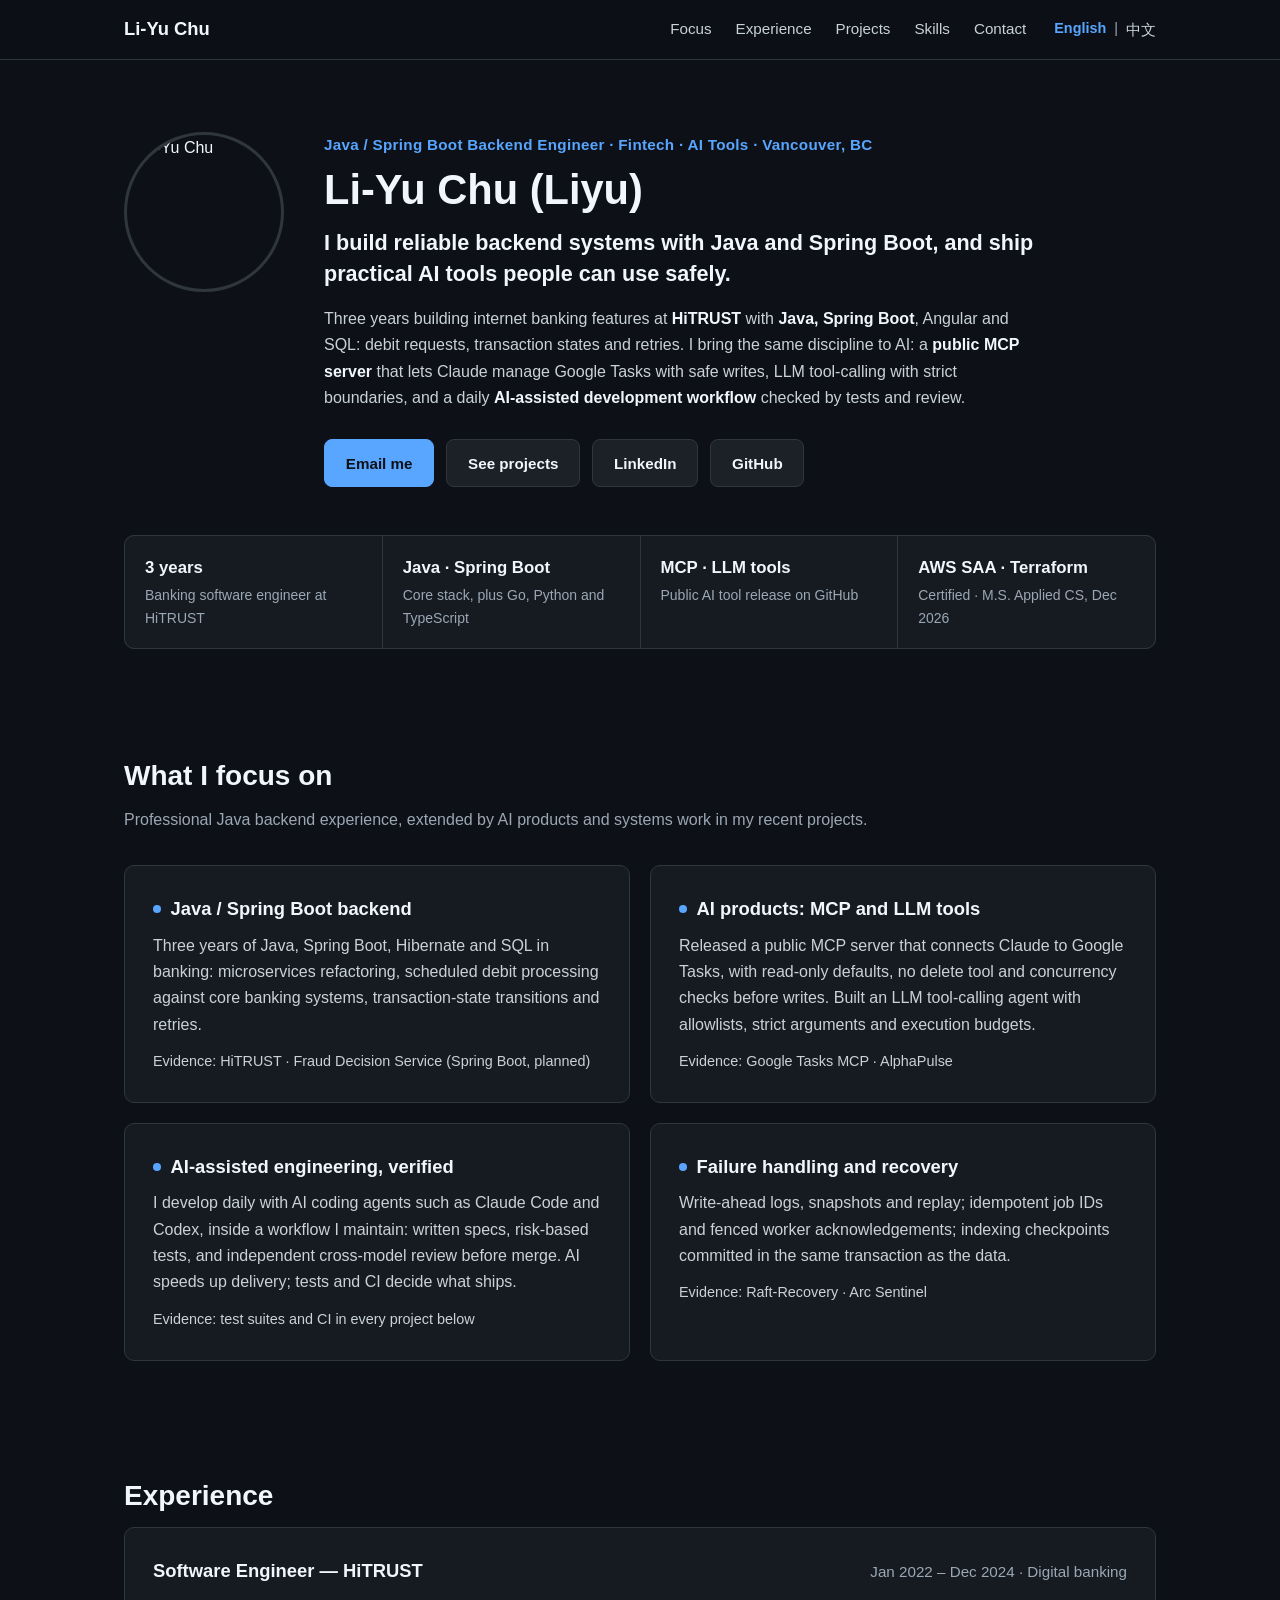
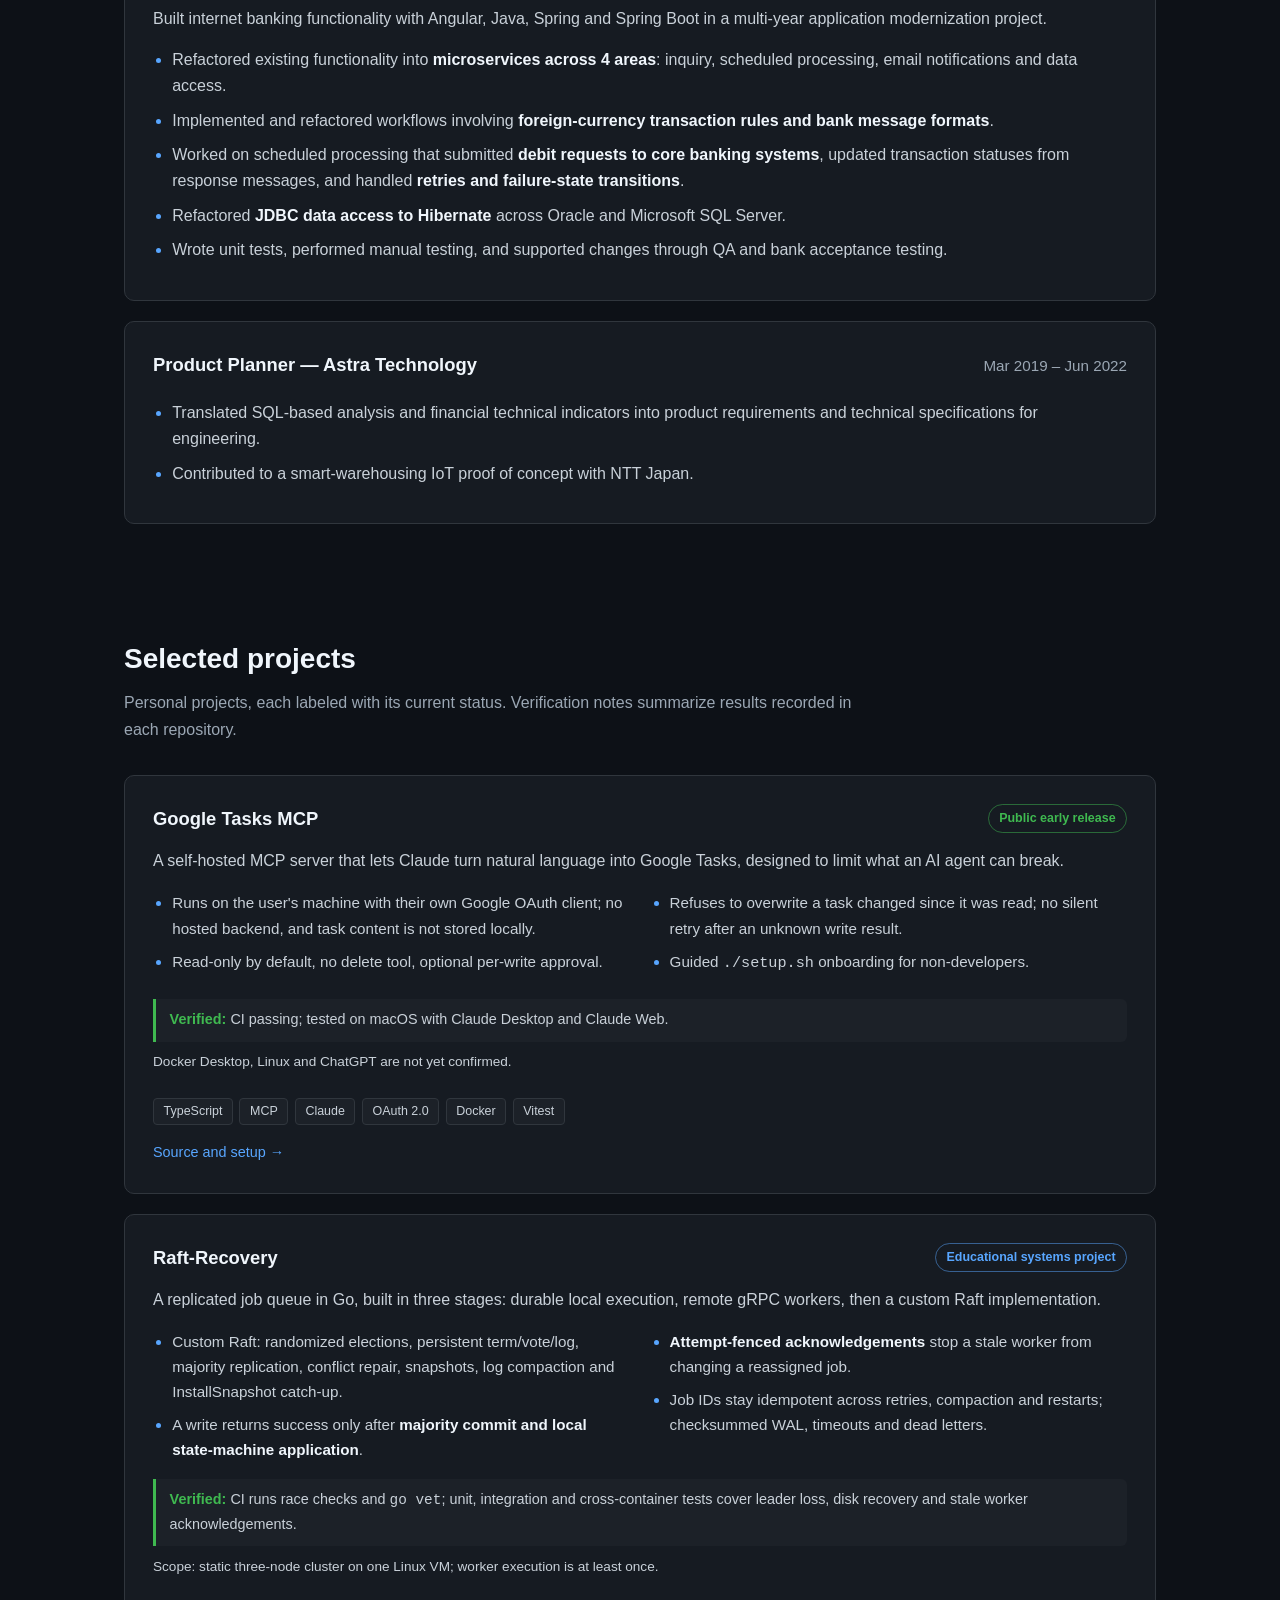
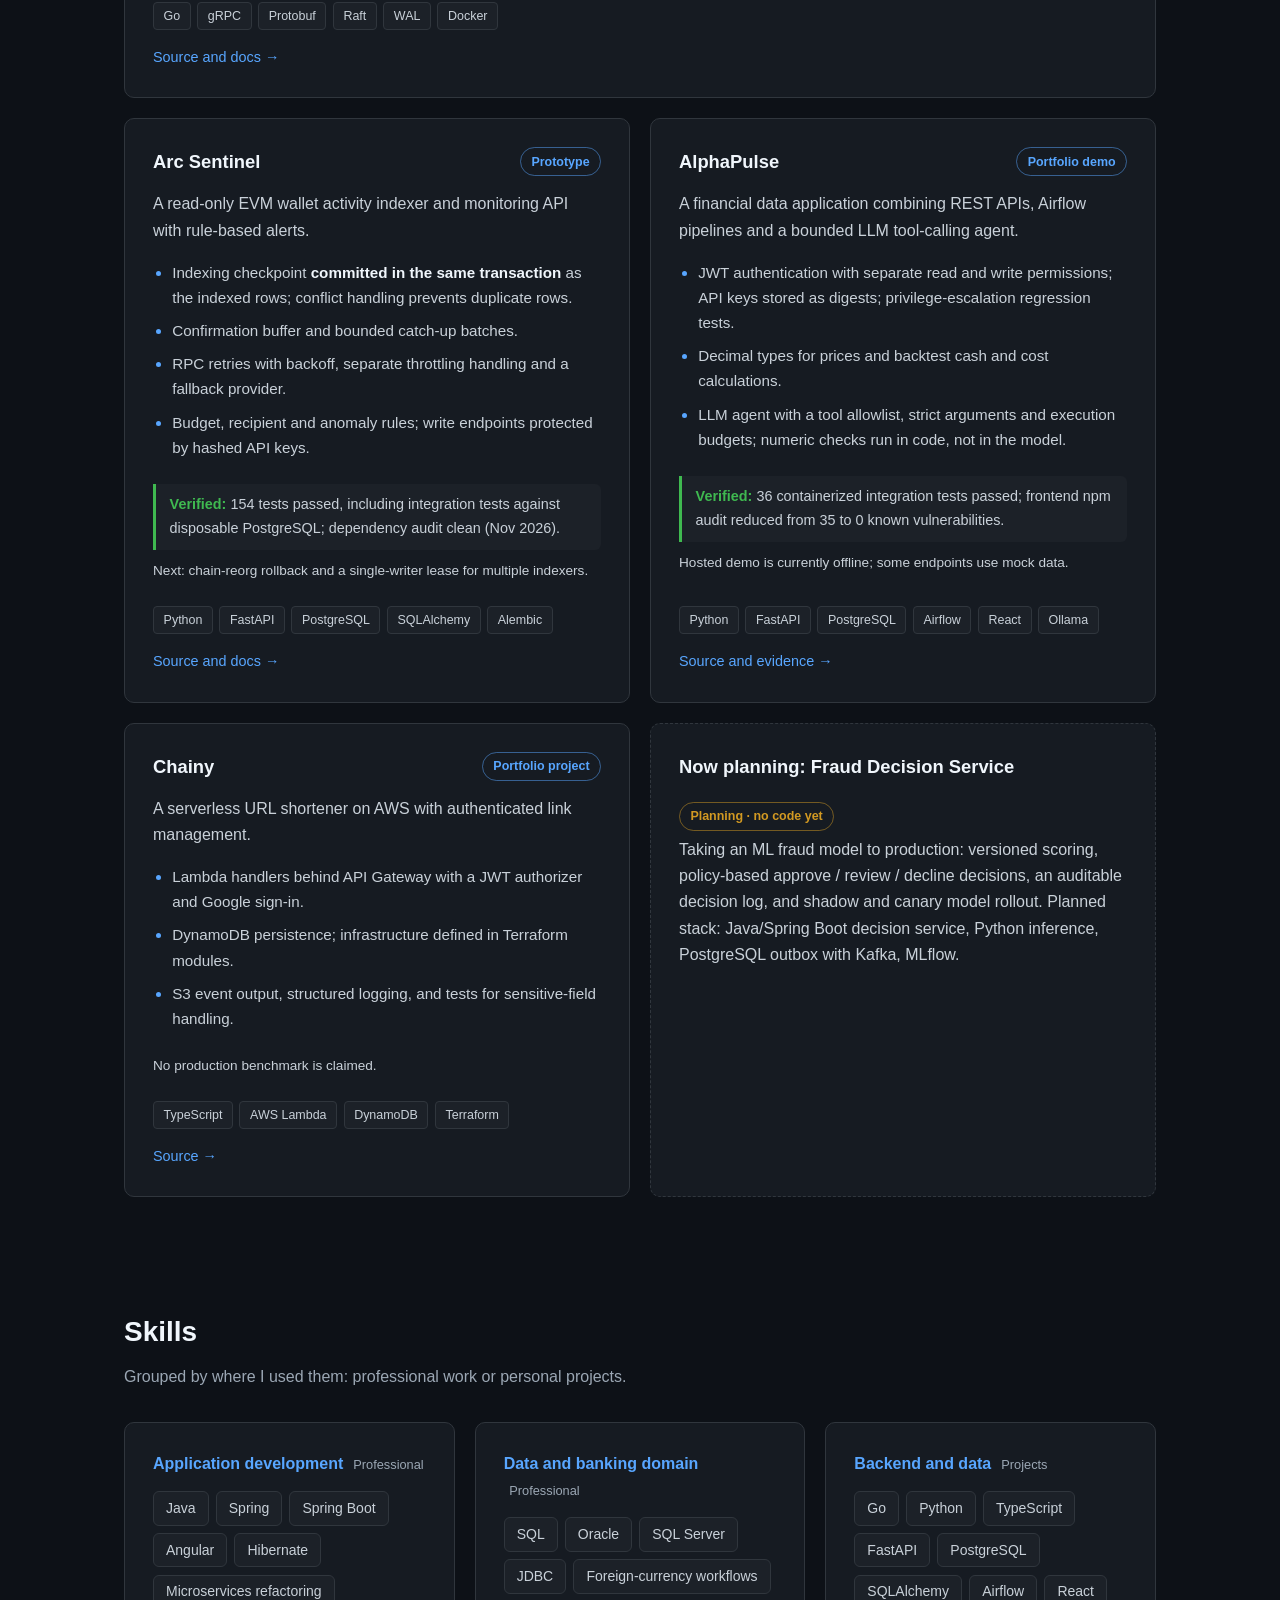
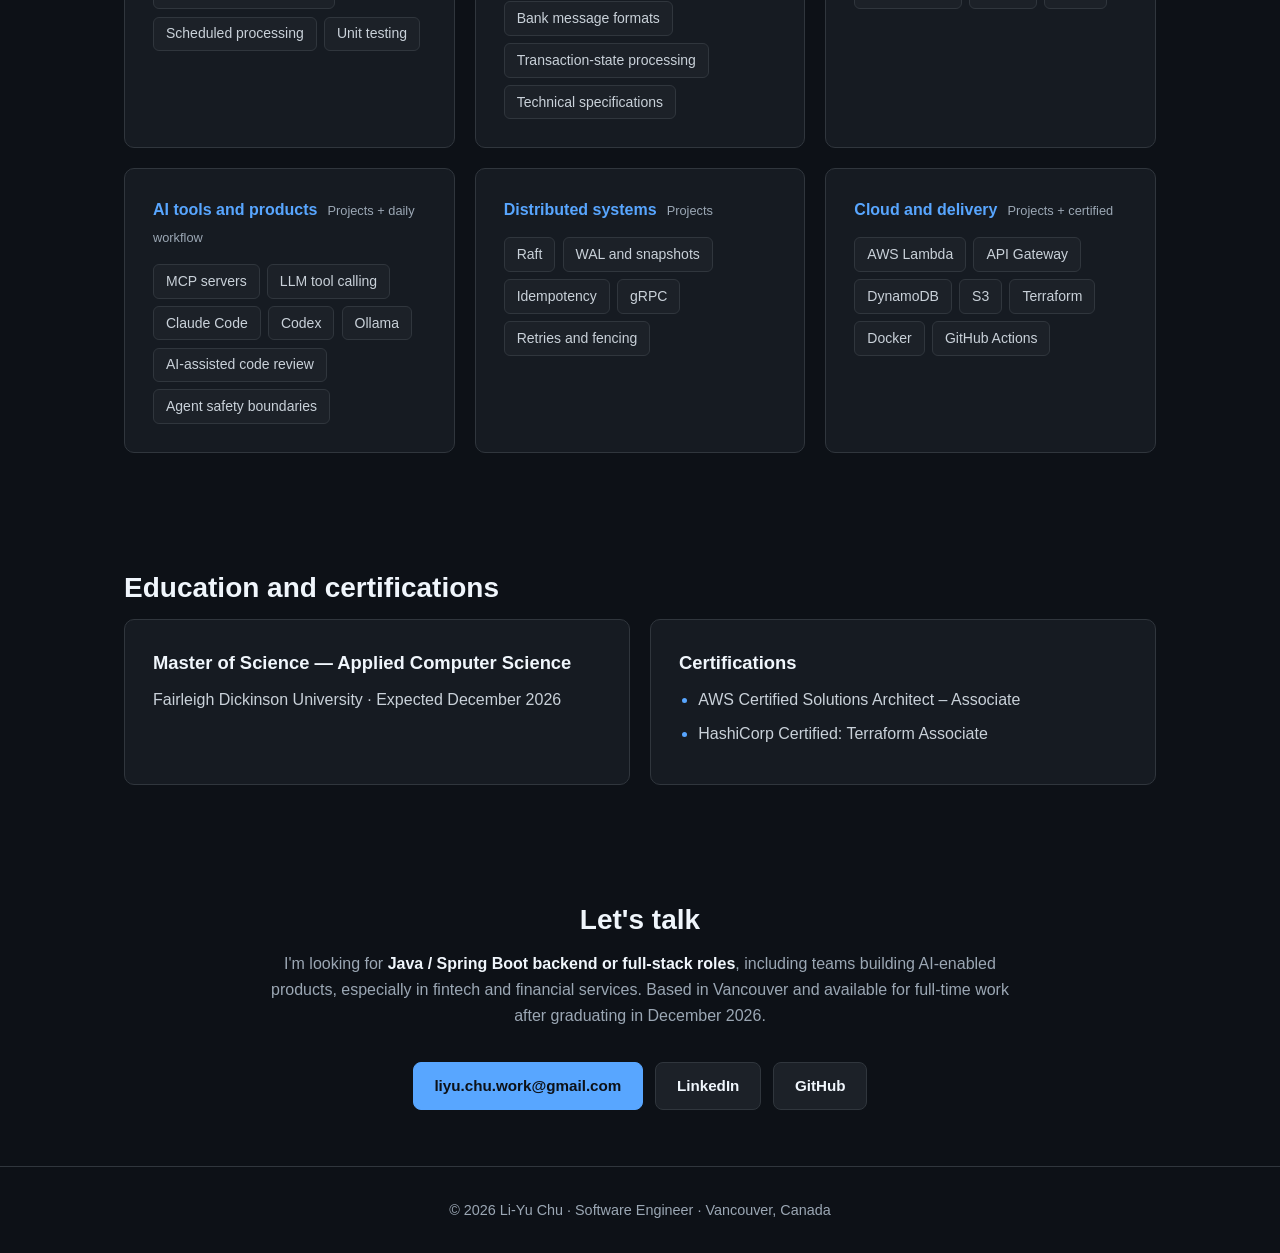
==== website/index.html @ 4b6592e5 "Lead with Java/Spring Boot and AI tooling; correct HiTRUST tenure - HiTRUST tenure is Jan 2022 - Dec" ====
<!doctype html>
<html lang="en">
<head>
  <meta charset="utf-8" />
  <meta name="viewport" content="width=device-width,initial-scale=1" />
  <title>Li-Yu Chu | Java / Spring Boot Backend Engineer — Banking, Reliable Systems &amp; AI Tools</title>
  <meta name="description" content="Vancouver-based backend engineer with three years building internet banking software in Java and Spring Boot. Ships practical AI tools, including a public MCP server for Claude, and reliable systems in Go, Python and TypeScript." />
  <meta name="keywords" content="Li-Yu Chu, Liyu, Software Engineer, Backend Engineer, Java Developer, Fintech, Java, Spring Boot, AI tools, LLM, Claude, Go, Python, TypeScript, PostgreSQL, Raft, MCP, AWS, Terraform" />
  <meta name="author" content="Li-Yu Chu" />
  <link rel="canonical" href="https://luichu.dev/" />
  <link rel="alternate" hreflang="en" href="https://luichu.dev/" />
  <link rel="alternate" hreflang="zh-TW" href="https://luichu.dev/index-zh.html" />
  <link rel="alternate" hreflang="x-default" href="https://luichu.dev/" />
  <meta property="og:type" content="profile" />
  <meta property="og:url" content="https://luichu.dev/" />
  <meta property="og:title" content="Li-Yu Chu | Java / Spring Boot Backend Engineer — Banking, Reliable Systems &amp; AI Tools" />
  <meta property="og:description" content="Three years building internet banking software in Java and Spring Boot. Ships practical AI tools such as a public MCP server for Claude, plus reliable systems in Go, Python and TypeScript." />
  <meta property="og:locale" content="en_CA" />
  <meta property="og:image" content="https://luichu.dev/assets/images/profile/avatar.jpg" />
  <link rel="stylesheet" href="assets/css/site.css" />
  <script type="application/ld+json">
{
  "@context": "https://schema.org",
  "@type": "Person",
  "name": "Li-Yu Chu",
  "alternateName": "Liyu",
  "jobTitle": "Software Engineer",
  "url": "https://luichu.dev/",
  "address": { "@type": "PostalAddress", "addressLocality": "Vancouver", "addressRegion": "BC", "addressCountry": "CA" },
  "sameAs": [
    "https://github.com/ChuLiYu",
    "https://linkedin.com/in/chuliyu"
  ],
  "knowsAbout": ["Java", "Spring Boot", "Hibernate", "SQL", "Banking applications", "Large language model tools", "Claude", "Go", "Python", "TypeScript", "PostgreSQL", "Distributed systems", "Model Context Protocol", "AWS", "Terraform"]
}
  </script>
</head>
<body>
  <a class="skip-link" href="#main">Skip to content</a>
  <header class="header">
    <div class="container">
      <nav class="nav" aria-label="Main">
        <a href="#" class="logo">Li-Yu Chu</a>
        <div class="nav-menu">
          <ul class="nav-links">
            <li><a href="#focus">Focus</a></li>
            <li><a href="#experience">Experience</a></li>
            <li><a href="#projects">Projects</a></li>
            <li><a href="#skills">Skills</a></li>
            <li><a href="#contact">Contact</a></li>
          </ul>
          <div class="language-switcher">
            <span class="lang-current" lang="en">English</span>
            <span aria-hidden="true">|</span>
            <a href="index-zh.html" class="lang-link" lang="zh-TW" hreflang="zh-TW">中文</a>
          </div>
        </div>
      </nav>
    </div>
  </header>

  <main id="main">
    <section class="hero">
      <div class="container">
        <div class="hero-grid">
          <img src="assets/images/profile/avatar.jpg" alt="Li-Yu Chu" class="profile-image" width="160" height="160" fetchpriority="high">
          <div>
            <p class="eyebrow">Java / Spring Boot Backend Engineer · Fintech · AI Tools · Vancouver, BC</p>
            <h1>Li-Yu Chu (Liyu)</h1>
            <p class="headline">I build reliable backend systems with Java and Spring Boot, and ship practical AI tools people can use safely.</p>
            <p class="lead">Three years building internet banking features at <strong>HiTRUST</strong> with <strong>Java, Spring Boot</strong>, Angular and SQL: debit requests, transaction states and retries. I bring the same discipline to AI: a <strong>public MCP server</strong> that lets Claude manage Google Tasks with safe writes, LLM tool-calling with strict boundaries, and a daily <strong>AI-assisted development workflow</strong> checked by tests and review.</p>
            <div class="cta-buttons">
              <a href="mailto:liyu.chu.work@gmail.com" class="btn btn-primary">Email me</a>
              <a href="#projects" class="btn">See projects</a>
              <a href="https://linkedin.com/in/chuliyu" class="btn">LinkedIn</a>
              <a href="https://github.com/ChuLiYu" class="btn">GitHub</a>
            </div>
          </div>
        </div>
        <div class="facts">
          <div class="fact"><span class="fact-value">3 years</span><span class="fact-label">Banking software engineer at HiTRUST</span></div>
          <div class="fact"><span class="fact-value">Java · Spring Boot</span><span class="fact-label">Core stack, plus Go, Python and TypeScript</span></div>
          <div class="fact"><span class="fact-value">MCP · LLM tools</span><span class="fact-label">Public AI tool release on GitHub</span></div>
          <div class="fact"><span class="fact-value">AWS SAA · Terraform</span><span class="fact-label">Certified · M.S. Applied CS, Dec 2026</span></div>
        </div>
      </div>
    </section>

    <section id="focus" class="section">
      <div class="container">
        <h2 class="section-title">What I focus on</h2>
        <p class="section-intro">Professional Java backend experience, extended by AI products and systems work in my recent projects.</p>
        <div class="focus-grid">
          <article class="card focus-card">
            <h3>Java / Spring Boot backend</h3>
            <p>Three years of Java, Spring Boot, Hibernate and SQL in banking: microservices refactoring, scheduled debit processing against core banking systems, transaction-state transitions and retries.</p>
            <p class="focus-evidence">Evidence: <span>HiTRUST · Fraud Decision Service (Spring Boot, planned)</span></p>
          </article>
          <article class="card focus-card">
            <h3>AI products: MCP and LLM tools</h3>
            <p>Released a public MCP server that connects Claude to Google Tasks, with read-only defaults, no delete tool and concurrency checks before writes. Built an LLM tool-calling agent with allowlists, strict arguments and execution budgets.</p>
            <p class="focus-evidence">Evidence: <span>Google Tasks MCP · AlphaPulse</span></p>
          </article>
          <article class="card focus-card">
            <h3>AI-assisted engineering, verified</h3>
            <p>I develop daily with AI coding agents such as Claude Code and Codex, inside a workflow I maintain: written specs, risk-based tests, and independent cross-model review before merge. AI speeds up delivery; tests and CI decide what ships.</p>
            <p class="focus-evidence">Evidence: <span>test suites and CI in every project below</span></p>
          </article>
          <article class="card focus-card">
            <h3>Failure handling and recovery</h3>
            <p>Write-ahead logs, snapshots and replay; idempotent job IDs and fenced worker acknowledgements; indexing checkpoints committed in the same transaction as the data.</p>
            <p class="focus-evidence">Evidence: <span>Raft-Recovery · Arc Sentinel</span></p>
          </article>
        </div>
      </div>
    </section>

    <section id="experience" class="section">
      <div class="container">
        <h2 class="section-title">Experience</h2>
        <div class="timeline">
          <article class="card">
            <div class="role-head">
              <h3>Software Engineer — HiTRUST</h3>
              <span class="role-meta">Jan 2022 – Dec 2024 · Digital banking</span>
            </div>
            <p style="margin-bottom: .9rem;">Built internet banking functionality with Angular, Java, Spring and Spring Boot in a multi-year application modernization project.</p>
            <ul class="bullets">
              <li>Refactored existing functionality into <strong>microservices across 4 areas</strong>: inquiry, scheduled processing, email notifications and data access.</li>
              <li>Implemented and refactored workflows involving <strong>foreign-currency transaction rules and bank message formats</strong>.</li>
              <li>Worked on scheduled processing that submitted <strong>debit requests to core banking systems</strong>, updated transaction statuses from response messages, and handled <strong>retries and failure-state transitions</strong>.</li>
              <li>Refactored <strong>JDBC data access to Hibernate</strong> across Oracle and Microsoft SQL Server.</li>
              <li>Wrote unit tests, performed manual testing, and supported changes through QA and bank acceptance testing.</li>
            </ul>
          </article>
          <article class="card">
            <div class="role-head">
              <h3>Product Planner — Astra Technology</h3>
              <span class="role-meta">Mar 2019 – Jun 2022</span>
            </div>
            <ul class="bullets">
              <li>Translated SQL-based analysis and financial technical indicators into product requirements and technical specifications for engineering.</li>
              <li>Contributed to a smart-warehousing IoT proof of concept with NTT Japan.</li>
            </ul>
          </article>
        </div>
      </div>
    </section>

    <section id="projects" class="section">
      <div class="container">
        <h2 class="section-title">Selected projects</h2>
        <p class="section-intro">Personal projects, each labeled with its current status. Verification notes summarize results recorded in each repository.</p>
        <div class="projects-grid">


          <article class="card project-card wide">
            <div class="project-top">
              <h3 class="project-title"><a href="https://github.com/ChuLiYu/google-tasks-mcp">Google Tasks MCP</a></h3>
              <span class="status status-release">Public early release</span>
            </div>
            <p class="project-tagline">A self-hosted MCP server that lets Claude turn natural language into Google Tasks, designed to limit what an AI agent can break.</p>
            <ul class="bullets">
              <li>Runs on the user's machine with their own Google OAuth client; no hosted backend, and task content is not stored locally.</li>
              <li>Read-only by default, no delete tool, optional per-write approval.</li>
              <li>Refuses to overwrite a task changed since it was read; no silent retry after an unknown write result.</li>
              <li>Guided <code>./setup.sh</code> onboarding for non-developers.</li>
            </ul>
            <p class="evidence"><b>Verified:</b> CI passing; tested on macOS with Claude Desktop and Claude Web.</p>
            <p class="limits">Docker Desktop, Linux and ChatGPT are not yet confirmed.</p>
            <div class="tags"><span class="tag">TypeScript</span><span class="tag">MCP</span><span class="tag">Claude</span><span class="tag">OAuth 2.0</span><span class="tag">Docker</span><span class="tag">Vitest</span></div>
            <div class="project-links"><a href="https://github.com/ChuLiYu/google-tasks-mcp">Source and setup →</a></div>
          </article>

          <article class="card project-card wide">
            <div class="project-top">
              <h3 class="project-title"><a href="https://github.com/ChuLiYu/raft-recovery">Raft-Recovery</a></h3>
              <span class="status status-proto">Educational systems project</span>
            </div>
            <p class="project-tagline">A replicated job queue in Go, built in three stages: durable local execution, remote gRPC workers, then a custom Raft implementation.</p>
            <ul class="bullets">
              <li>Custom Raft: randomized elections, persistent term/vote/log, majority replication, conflict repair, snapshots, log compaction and InstallSnapshot catch-up.</li>
              <li>A write returns success only after <strong>majority commit and local state-machine application</strong>.</li>
              <li><strong>Attempt-fenced acknowledgements</strong> stop a stale worker from changing a reassigned job.</li>
              <li>Job IDs stay idempotent across retries, compaction and restarts; checksummed WAL, timeouts and dead letters.</li>
            </ul>
            <p class="evidence"><b>Verified:</b> CI runs race checks and <code>go vet</code>; unit, integration and cross-container tests cover leader loss, disk recovery and stale worker acknowledgements.</p>
            <p class="limits">Scope: static three-node cluster on one Linux VM; worker execution is at least once.</p>
            <div class="tags"><span class="tag">Go</span><span class="tag">gRPC</span><span class="tag">Protobuf</span><span class="tag">Raft</span><span class="tag">WAL</span><span class="tag">Docker</span></div>
            <div class="project-links"><a href="https://github.com/ChuLiYu/raft-recovery">Source and docs →</a></div>
          </article>

          <article class="card project-card">
            <div class="project-top">
              <h3 class="project-title"><a href="https://github.com/ChuLiYu/arc-sentinel">Arc Sentinel</a></h3>
              <span class="status status-proto">Prototype</span>
            </div>
            <p class="project-tagline">A read-only EVM wallet activity indexer and monitoring API with rule-based alerts.</p>
            <ul class="bullets">
              <li>Indexing checkpoint <strong>committed in the same transaction</strong> as the indexed rows; conflict handling prevents duplicate rows.</li>
              <li>Confirmation buffer and bounded catch-up batches.</li>
              <li>RPC retries with backoff, separate throttling handling and a fallback provider.</li>
              <li>Budget, recipient and anomaly rules; write endpoints protected by hashed API keys.</li>
            </ul>
            <p class="evidence"><b>Verified:</b> 154 tests passed, including integration tests against disposable PostgreSQL; dependency audit clean (Nov 2026).</p>
            <p class="limits">Next: chain-reorg rollback and a single-writer lease for multiple indexers.</p>
            <div class="tags"><span class="tag">Python</span><span class="tag">FastAPI</span><span class="tag">PostgreSQL</span><span class="tag">SQLAlchemy</span><span class="tag">Alembic</span></div>
            <div class="project-links"><a href="https://github.com/ChuLiYu/arc-sentinel">Source and docs →</a></div>
          </article>

          <article class="card project-card">
            <div class="project-top">
              <h3 class="project-title"><a href="https://github.com/ChuLiYu/alphapulse">AlphaPulse</a></h3>
              <span class="status status-proto">Portfolio demo</span>
            </div>
            <p class="project-tagline">A financial data application combining REST APIs, Airflow pipelines and a bounded LLM tool-calling agent.</p>
            <ul class="bullets">
              <li>JWT authentication with separate read and write permissions; API keys stored as digests; privilege-escalation regression tests.</li>
              <li>Decimal types for prices and backtest cash and cost calculations.</li>
              <li>LLM agent with a tool allowlist, strict arguments and execution budgets; numeric checks run in code, not in the model.</li>
            </ul>
            <p class="evidence"><b>Verified:</b> 36 containerized integration tests passed; frontend npm audit reduced from 35 to 0 known vulnerabilities.</p>
            <p class="limits">Hosted demo is currently offline; some endpoints use mock data.</p>
            <div class="tags"><span class="tag">Python</span><span class="tag">FastAPI</span><span class="tag">PostgreSQL</span><span class="tag">Airflow</span><span class="tag">React</span><span class="tag">Ollama</span></div>
            <div class="project-links"><a href="https://github.com/ChuLiYu/alphapulse">Source and evidence →</a></div>
          </article>

          <article class="card project-card">
            <div class="project-top">
              <h3 class="project-title"><a href="https://github.com/ChuLiYu/chainy-backend">Chainy</a></h3>
              <span class="status status-proto">Portfolio project</span>
            </div>
            <p class="project-tagline">A serverless URL shortener on AWS with authenticated link management.</p>
            <ul class="bullets">
              <li>Lambda handlers behind API Gateway with a JWT authorizer and Google sign-in.</li>
              <li>DynamoDB persistence; infrastructure defined in Terraform modules.</li>
              <li>S3 event output, structured logging, and tests for sensitive-field handling.</li>
            </ul>
            <p class="limits">No production benchmark is claimed.</p>
            <div class="tags"><span class="tag">TypeScript</span><span class="tag">AWS Lambda</span><span class="tag">DynamoDB</span><span class="tag">Terraform</span></div>
            <div class="project-links"><a href="https://github.com/ChuLiYu/chainy-backend">Source →</a></div>
          </article>

          <article class="card project-card building">
            <div class="project-top">
              <h3 class="project-title"><a href="https://github.com/ChuLiYu/fraud-decision-service">Now planning: Fraud Decision Service</a></h3>
              <span class="status status-plan">Planning · no code yet</span>
            </div>
            <p>Taking an ML fraud model to production: versioned scoring, policy-based approve / review / decline decisions, an auditable decision log, and shadow and canary model rollout. Planned stack: Java/Spring Boot decision service, Python inference, PostgreSQL outbox with Kafka, MLflow.</p>
          </article>
        </div>
      </div>
    </section>

    <section id="skills" class="section">
      <div class="container">
        <h2 class="section-title">Skills</h2>
        <p class="section-intro">Grouped by where I used them: professional work or personal projects.</p>
        <div class="skills-grid">
          <div class="card skill-group">
            <h3>Application development <span class="source">Professional</span></h3>
            <div class="chips"><span class="chip">Java</span><span class="chip">Spring</span><span class="chip">Spring Boot</span><span class="chip">Angular</span><span class="chip">Hibernate</span><span class="chip">Microservices refactoring</span><span class="chip">Scheduled processing</span><span class="chip">Unit testing</span></div>
          </div>
          <div class="card skill-group">
            <h3>Data and banking domain <span class="source">Professional</span></h3>
            <div class="chips"><span class="chip">SQL</span><span class="chip">Oracle</span><span class="chip">SQL Server</span><span class="chip">JDBC</span><span class="chip">Foreign-currency workflows</span><span class="chip">Bank message formats</span><span class="chip">Transaction-state processing</span><span class="chip">Technical specifications</span></div>
          </div>
          <div class="card skill-group">
            <h3>Backend and data <span class="source">Projects</span></h3>
            <div class="chips"><span class="chip">Go</span><span class="chip">Python</span><span class="chip">TypeScript</span><span class="chip">FastAPI</span><span class="chip">PostgreSQL</span><span class="chip">SQLAlchemy</span><span class="chip">Airflow</span><span class="chip">React</span></div>
          </div>
          <div class="card skill-group">
            <h3>AI tools and products <span class="source">Projects + daily workflow</span></h3>
            <div class="chips"><span class="chip">MCP servers</span><span class="chip">LLM tool calling</span><span class="chip">Claude Code</span><span class="chip">Codex</span><span class="chip">Ollama</span><span class="chip">AI-assisted code review</span><span class="chip">Agent safety boundaries</span></div>
          </div>
          <div class="card skill-group">
            <h3>Distributed systems <span class="source">Projects</span></h3>
            <div class="chips"><span class="chip">Raft</span><span class="chip">WAL and snapshots</span><span class="chip">Idempotency</span><span class="chip">gRPC</span><span class="chip">Retries and fencing</span></div>
          </div>
          <div class="card skill-group">
            <h3>Cloud and delivery <span class="source">Projects + certified</span></h3>
            <div class="chips"><span class="chip">AWS Lambda</span><span class="chip">API Gateway</span><span class="chip">DynamoDB</span><span class="chip">S3</span><span class="chip">Terraform</span><span class="chip">Docker</span><span class="chip">GitHub Actions</span></div>
          </div>
        </div>
      </div>
    </section>

    <section id="credentials" class="section">
      <div class="container">
        <h2 class="section-title">Education and certifications</h2>
        <div class="edu-grid">
          <div class="card">
            <h3>Master of Science — Applied Computer Science</h3>
            <p>Fairleigh Dickinson University · Expected December 2026</p>
          </div>
          <div class="card">
            <h3>Certifications</h3>
            <ul class="bullets">
              <li>AWS Certified Solutions Architect – Associate</li>
              <li>HashiCorp Certified: Terraform Associate</li>
            </ul>
          </div>
        </div>
      </div>
    </section>

    <section id="contact" class="section contact">
      <div class="container">
        <h2 class="section-title">Let's talk</h2>
        <p class="section-intro">I'm looking for <strong>Java / Spring Boot backend or full-stack roles</strong>, including teams building AI-enabled products, especially in fintech and financial services. Based in Vancouver and available for full-time work after graduating in December 2026.</p>
        <div class="cta-buttons">
          <a href="mailto:liyu.chu.work@gmail.com" class="btn btn-primary">liyu.chu.work@gmail.com</a>
          <a href="https://linkedin.com/in/chuliyu" class="btn">LinkedIn</a>
          <a href="https://github.com/ChuLiYu" class="btn">GitHub</a>
        </div>
      </div>
    </section>
  </main>

  <footer class="footer">
    <div class="container">
      <p>&copy; 2026 Li-Yu Chu · Software Engineer · Vancouver, Canada</p>
    </div>
  </footer>
</body>
</html>
---- website/assets/css/site.css ----
/* Shared styles for index.html and index-zh.html. */
*, *::before, *::after { margin: 0; padding: 0; box-sizing: border-box; }

:root {
  --bg: #0d1117;
  --bg-card: #161b22;
  --bg-raised: #1c2128;
  --text: #f0f6fc;
  --text-2: #c9d1d9;
  --text-3: #9ba7b4;
  --blue: #58a6ff;
  --green: #3fb950;
  --amber: #d29922;
  --purple: #bc8cff;
  --border: #30363d;
  --radius: 10px;
}

html { scroll-behavior: smooth; }
body {
  font-family: -apple-system, BlinkMacSystemFont, 'Segoe UI', Roboto, 'Noto Sans TC', 'PingFang TC', sans-serif;
  background: var(--bg);
  color: var(--text);
  line-height: 1.65;
  font-size: 16px;
}
a { color: var(--blue); }
a:focus-visible, .btn:focus-visible { outline: 2px solid var(--blue); outline-offset: 3px; }
strong { color: var(--text); font-weight: 600; }

.container { max-width: 1080px; margin: 0 auto; padding: 0 1.5rem; }
.skip-link { position: absolute; left: -999px; top: 0; background: var(--blue); color: var(--bg); padding: .5rem 1rem; z-index: 200; }
.skip-link:focus { left: 1rem; }

/* Header */
.header {
  position: sticky; top: 0; z-index: 100;
  background: rgba(13, 17, 23, .85);
  backdrop-filter: blur(8px);
  border-bottom: 1px solid var(--border);
}
.nav { display: flex; justify-content: space-between; align-items: center; gap: 1rem; padding: .9rem 0; flex-wrap: wrap; }
.logo { font-weight: 700; font-size: 1.15rem; color: var(--text); text-decoration: none; }
.nav-menu { display: flex; align-items: center; gap: 1.75rem; flex-wrap: wrap; }
.nav-links { display: flex; gap: 1.5rem; list-style: none; flex-wrap: wrap; }
.nav-links a, .lang-link { color: var(--text-2); text-decoration: none; font-weight: 500; font-size: .95rem; }
.nav-links a:hover, .lang-link:hover { color: var(--blue); }
.language-switcher { display: flex; gap: .5rem; font-size: .9rem; color: var(--text-3); }
.lang-current { color: var(--blue); font-weight: 600; }

/* Hero */
.hero { padding: 4.5rem 0 3rem; }
.hero-grid { display: grid; grid-template-columns: 160px 1fr; gap: 2.5rem; align-items: start; }
.profile-image { width: 160px; height: 160px; border-radius: 50%; object-fit: cover; border: 3px solid var(--border); }
.eyebrow { color: var(--blue); font-weight: 600; font-size: .95rem; letter-spacing: .02em; margin-bottom: .5rem; }
.hero h1 { font-size: 2.6rem; line-height: 1.2; margin-bottom: .75rem; }
.headline { font-size: 1.35rem; font-weight: 600; color: var(--text); line-height: 1.45; margin-bottom: 1rem; max-width: 720px; }
.lead { color: var(--text-2); max-width: 720px; margin-bottom: 1.75rem; }
.cta-buttons { display: flex; gap: .75rem; flex-wrap: wrap; }
.btn {
  display: inline-block; padding: .65rem 1.3rem; border-radius: 8px; text-decoration: none;
  font-weight: 600; font-size: .95rem; border: 1px solid var(--border); color: var(--text); background: var(--bg-raised);
  transition: border-color .15s, background .15s, color .15s;
}
.btn:hover { border-color: var(--blue); color: var(--blue); }
.btn-primary { background: var(--blue); border-color: var(--blue); color: var(--bg); }
.btn-primary:hover { background: transparent; color: var(--blue); }

.facts { display: grid; grid-template-columns: repeat(4, 1fr); gap: 1px; margin-top: 3rem; background: var(--border); border: 1px solid var(--border); border-radius: var(--radius); overflow: hidden; }
.fact { background: var(--bg-card); padding: 1.1rem 1.25rem; }
.fact-value { display: block; font-weight: 700; font-size: 1.05rem; color: var(--text); }
.fact-label { display: block; color: var(--text-3); font-size: .875rem; margin-top: .15rem; }

/* Sections */
.section { padding: 3.5rem 0; scroll-margin-top: 4.5rem; }
.section-title { font-size: 1.75rem; margin-bottom: .5rem; }
.section-intro { color: var(--text-3); max-width: 760px; margin-bottom: 2rem; }
.card { background: var(--bg-card); border: 1px solid var(--border); border-radius: var(--radius); padding: 1.75rem; }
.card p { color: var(--text-2); }
.card h3 { font-size: 1.15rem; margin-bottom: .5rem; }

/* Focus areas */
.focus-grid { display: grid; grid-template-columns: repeat(2, 1fr); gap: 1.25rem; }
.focus-card h3 { display: flex; align-items: center; gap: .6rem; }
.focus-card h3::before { content: ''; width: 8px; height: 8px; border-radius: 50%; background: var(--blue); flex: none; }
.focus-evidence { margin-top: .75rem; font-size: .9rem; color: var(--text-3); }
.focus-evidence span { color: var(--text-2); }

/* Experience */
.timeline { display: grid; gap: 1.25rem; }
.role-head { display: flex; justify-content: space-between; align-items: baseline; gap: 1rem; flex-wrap: wrap; margin-bottom: .75rem; }
.role-meta { color: var(--text-3); font-size: .95rem; }
.bullets { margin-left: 1.2rem; color: var(--text-2); }
.bullets li { margin-bottom: .5rem; }
.bullets li::marker { color: var(--blue); }

/* Projects */
.projects-grid { display: grid; grid-template-columns: repeat(2, 1fr); gap: 1.25rem; }
.project-card { display: flex; flex-direction: column; transition: border-color .15s; }
.project-card:hover { border-color: #3d6fa8; }
.project-card.wide { grid-column: 1 / -1; }
.project-top { display: flex; justify-content: space-between; align-items: flex-start; gap: .75rem; margin-bottom: .35rem; flex-wrap: wrap; }
.project-title { font-size: 1.2rem; }
.project-title a { color: var(--text); text-decoration: none; }
.project-title a:hover { color: var(--blue); }
.project-tagline { color: var(--text-2); margin-bottom: 1rem; }
.status { font-size: .78rem; font-weight: 600; padding: .2rem .65rem; border-radius: 999px; border: 1px solid; white-space: nowrap; }
.status-release { color: var(--green); border-color: rgba(63, 185, 80, .5); }
.status-proto { color: var(--blue); border-color: rgba(88, 166, 255, .5); }
.status-plan { color: var(--amber); border-color: rgba(210, 153, 34, .5); }
.project-card .bullets { margin-bottom: 1rem; font-size: .95rem; }
.wide .bullets { columns: 2; column-gap: 2.5rem; }
.wide .bullets li { break-inside: avoid; }
.evidence { font-size: .9rem; color: var(--text-2); background: var(--bg-raised); border-left: 3px solid var(--green); padding: .6rem .85rem; border-radius: 0 6px 6px 0; margin-bottom: .6rem; }
.evidence b { color: var(--green); font-weight: 600; }
.limits { font-size: .85rem; color: var(--text-3); margin-bottom: 1rem; }
.tags { display: flex; flex-wrap: wrap; gap: .4rem; margin-top: auto; padding-top: .5rem; }
.tag { font-size: .78rem; font-weight: 500; color: var(--text-2); background: var(--bg-raised); border: 1px solid var(--border); padding: .15rem .6rem; border-radius: 4px; }
.project-links { display: flex; gap: 1.25rem; margin-top: 1rem; font-size: .9rem; font-weight: 500; }
.project-links a { text-decoration: none; }
.project-links a:hover { text-decoration: underline; }
.building { border-style: dashed; }

/* Skills */
.skills-grid { display: grid; grid-template-columns: repeat(auto-fit, minmax(300px, 1fr)); gap: 1.25rem; }
.skill-group h3 { font-size: 1rem; color: var(--blue); margin-bottom: .85rem; }
.skill-group .source { font-size: .8rem; color: var(--text-3); font-weight: 500; margin-left: .35rem; }
.chips { display: flex; flex-wrap: wrap; gap: .45rem; }
.chip { font-size: .875rem; color: var(--text-2); background: var(--bg-raised); border: 1px solid var(--border); padding: .3rem .75rem; border-radius: 6px; }

/* Education */
.edu-grid { display: grid; grid-template-columns: repeat(2, 1fr); gap: 1.25rem; }

/* Contact */
.contact { text-align: center; }
.contact .section-intro { margin-left: auto; margin-right: auto; }
.contact .cta-buttons { justify-content: center; }
.contact .btn { overflow-wrap: anywhere; }

.footer { border-top: 1px solid var(--border); padding: 2rem 0; text-align: center; color: var(--text-3); font-size: .9rem; }

@media (max-width: 860px) {
  .facts { grid-template-columns: repeat(2, 1fr); }
  .projects-grid, .focus-grid, .edu-grid { grid-template-columns: 1fr; }
  .wide .bullets { columns: 1; }
}
@media (max-width: 640px) {
  .header { position: static; }
  .section { scroll-margin-top: 0; }
  .hero { padding-top: 2.5rem; }
  .hero-grid { grid-template-columns: 1fr; gap: 1.5rem; }
  .profile-image { width: 112px; height: 112px; }
  .hero h1 { font-size: 2rem; }
  .headline { font-size: 1.15rem; }
  .nav-links { gap: .9rem; }
}
@media (prefers-reduced-motion: reduce) { html { scroll-behavior: auto; } * { transition: none !important; } }
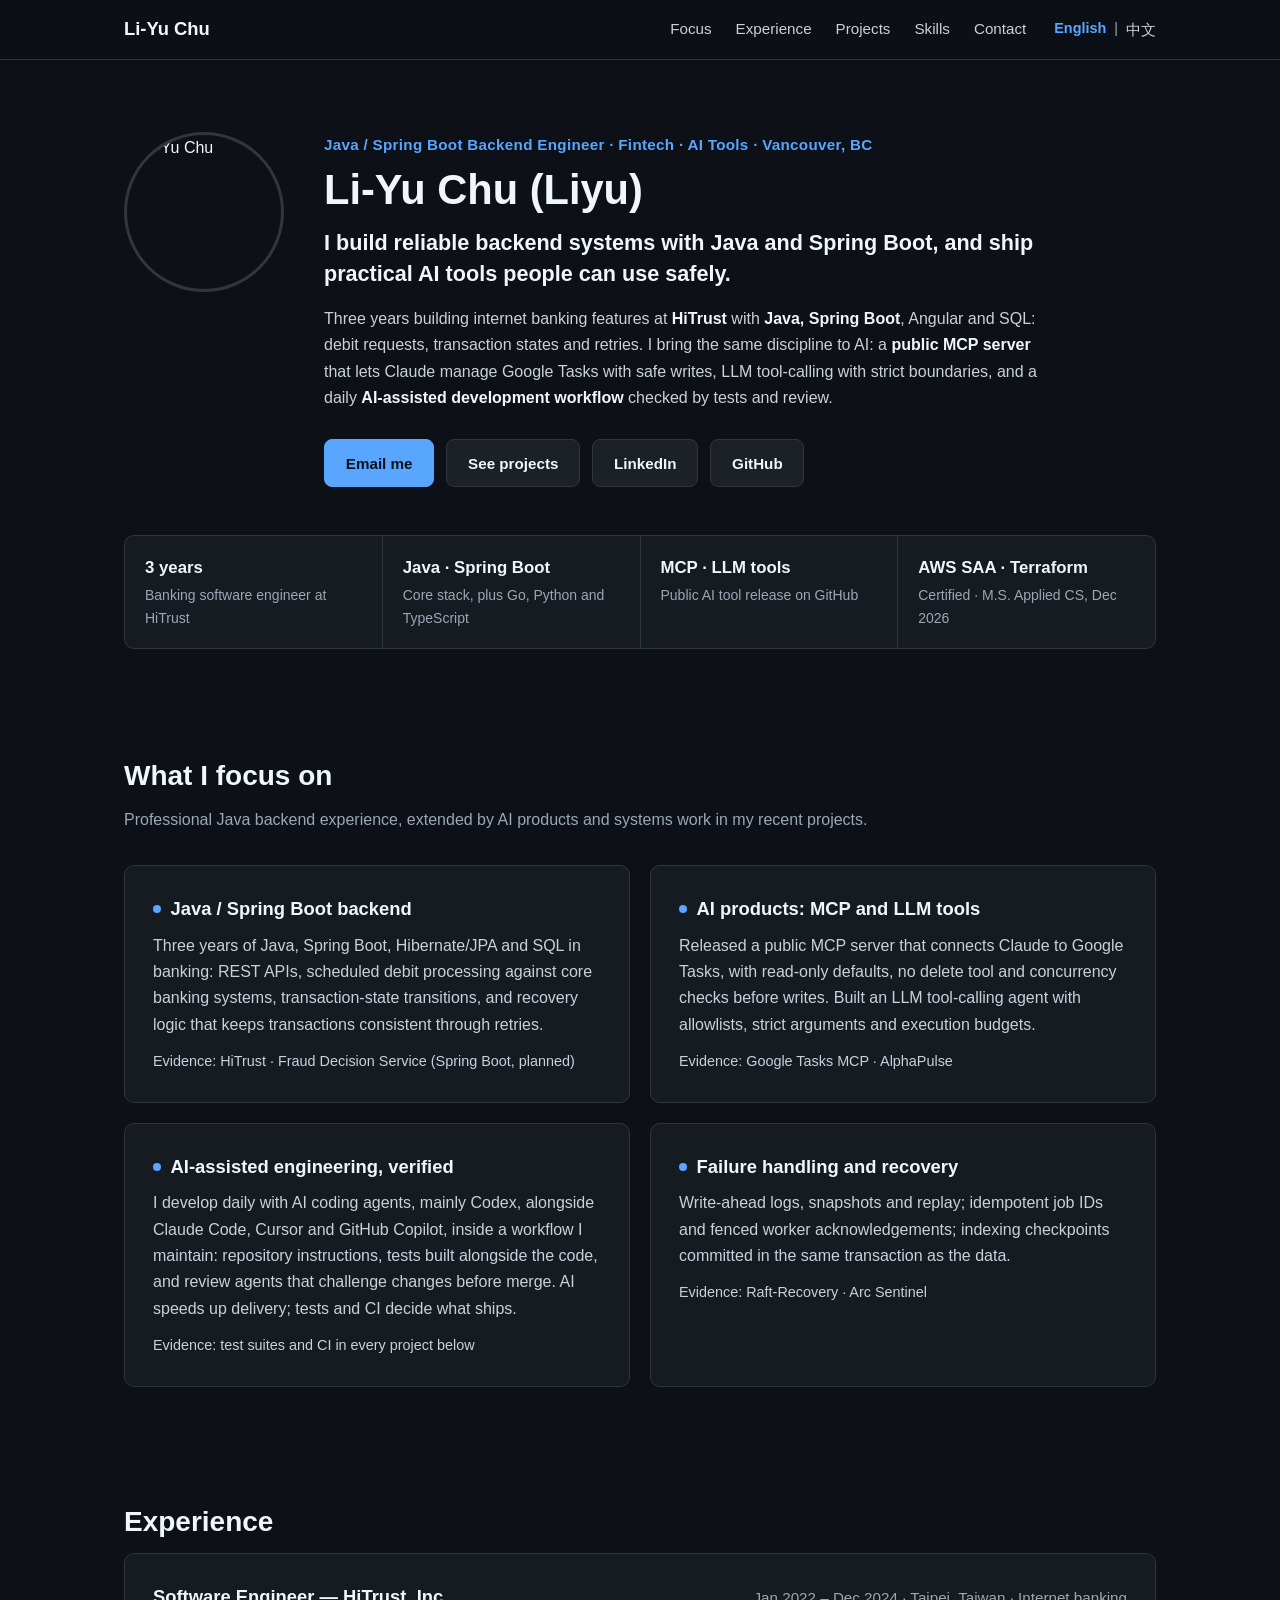
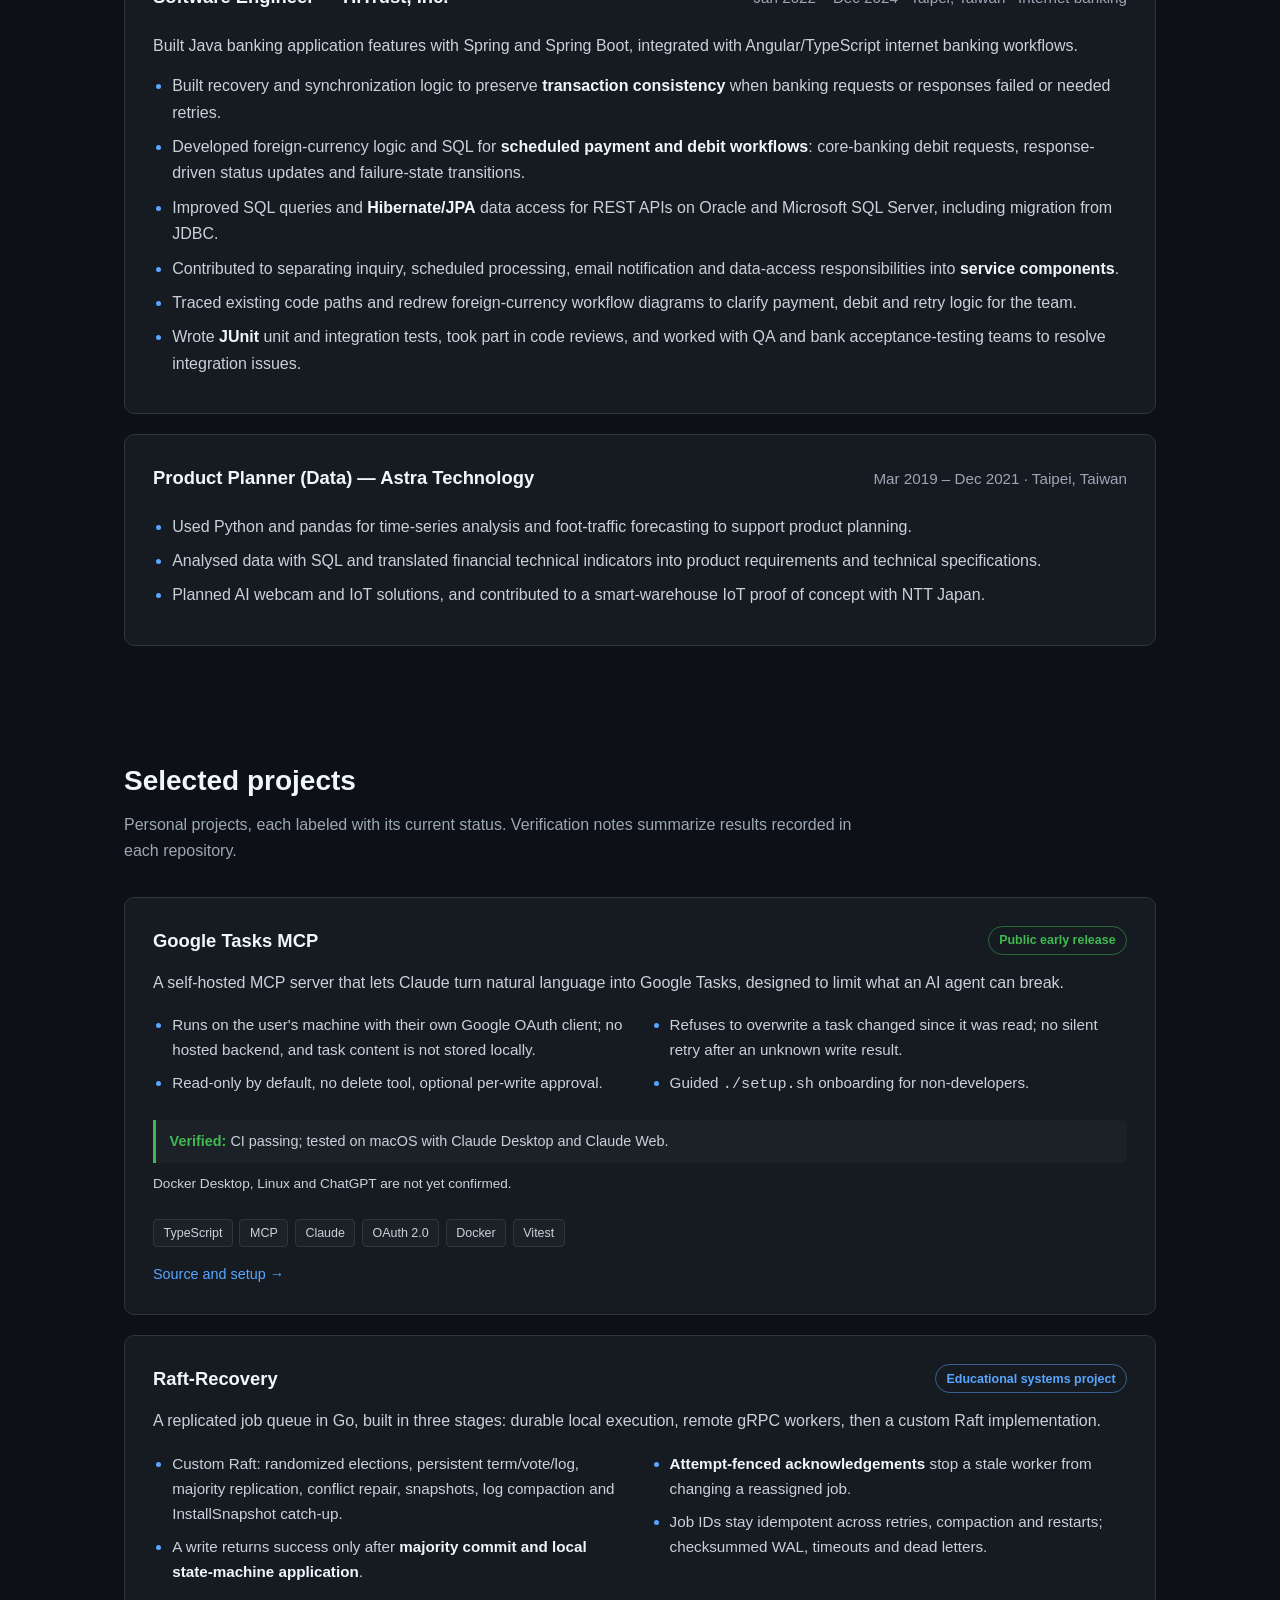
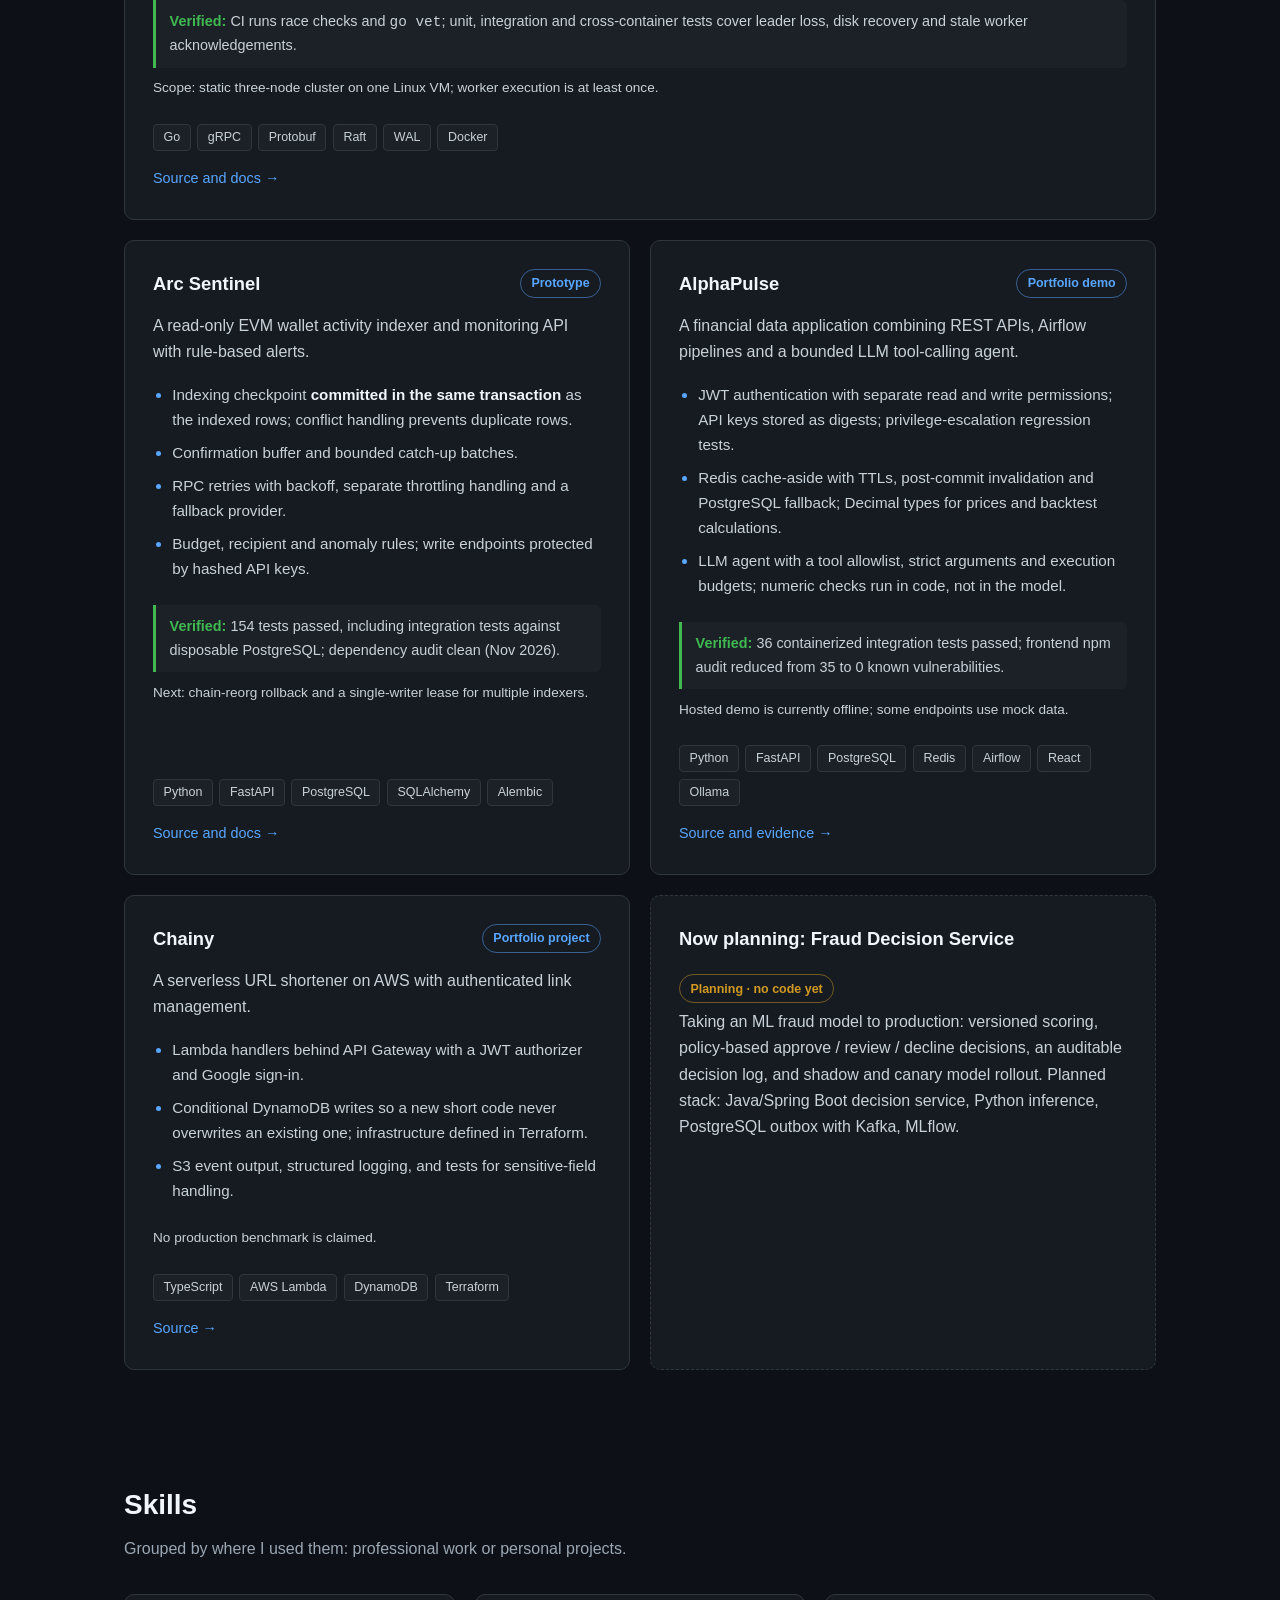
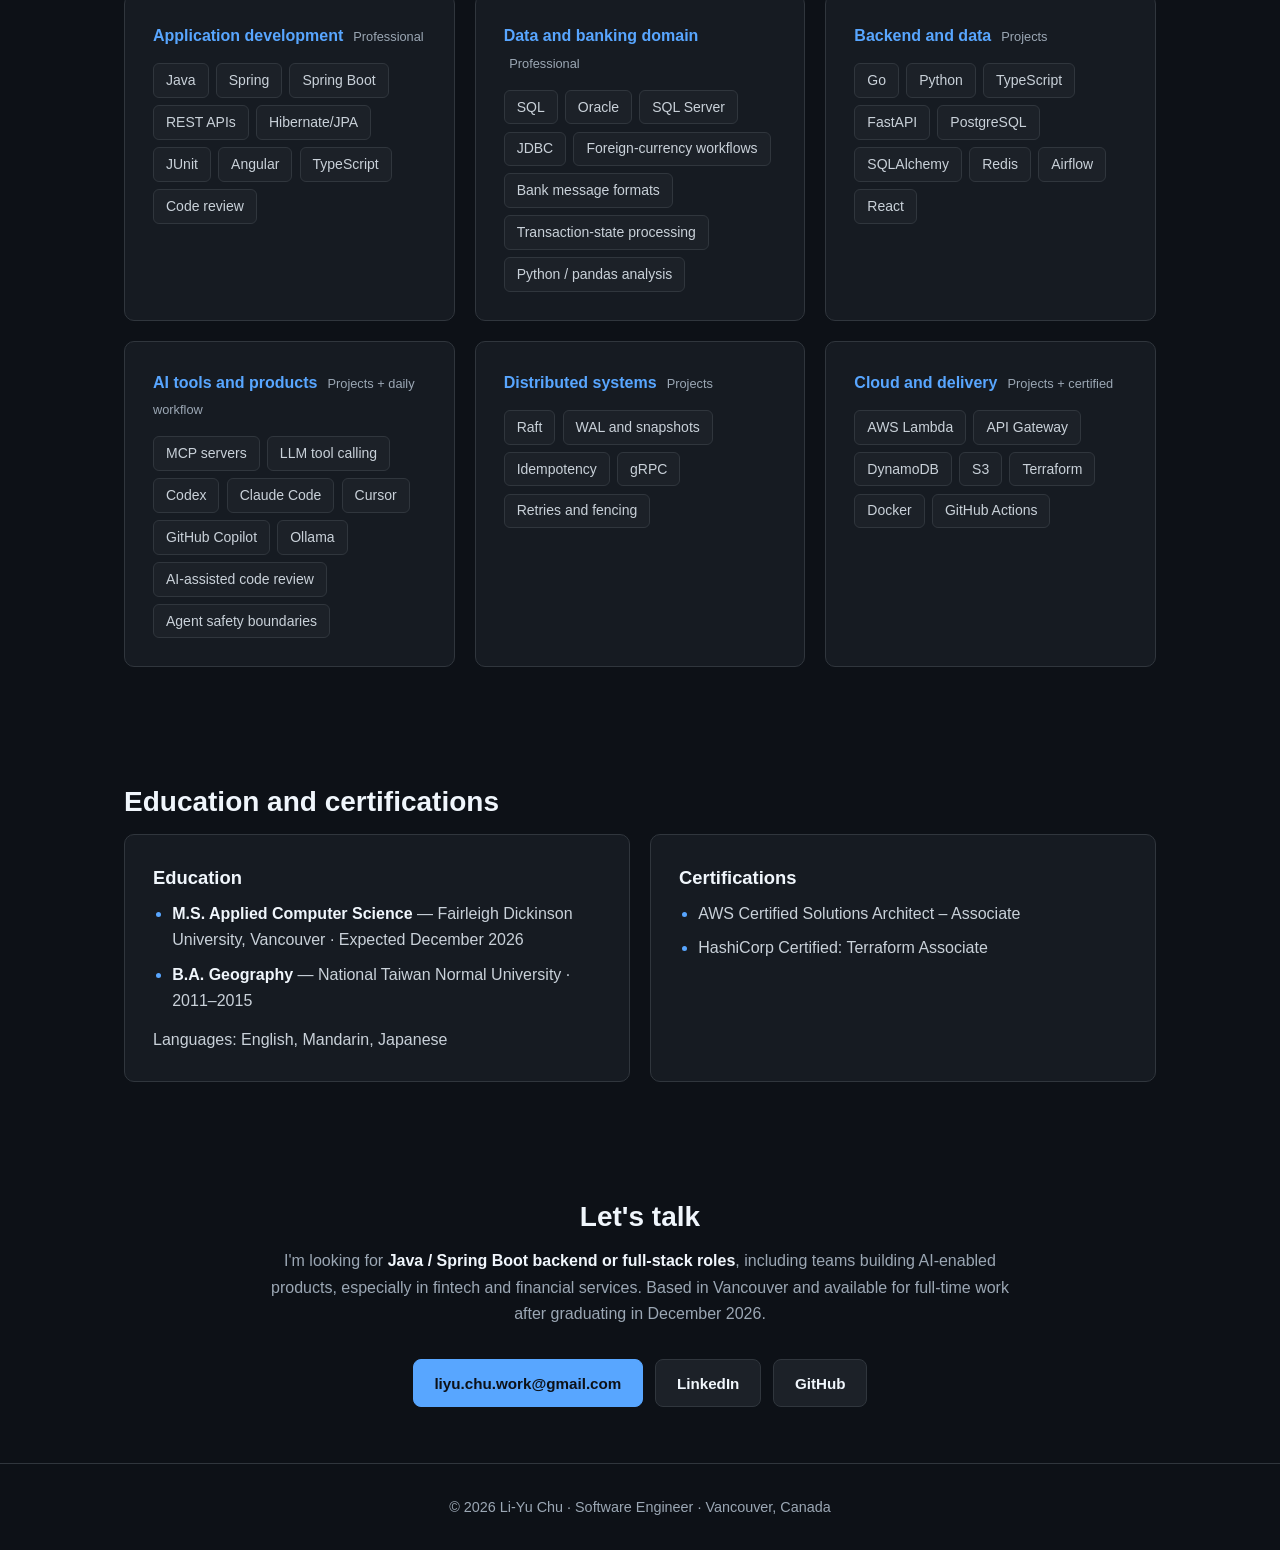
==== commit 0eb53fc6: "Align experience, skills and education with master resume - HiTrust, Inc. bullets now match the resu" ====
--- a/website/index.html
+++ b/website/index.html
@@ -68,7 +68,7 @@
             <p class="eyebrow">Java / Spring Boot Backend Engineer · Fintech · AI Tools · Vancouver, BC</p>
             <h1>Li-Yu Chu (Liyu)</h1>
             <p class="headline">I build reliable backend systems with Java and Spring Boot, and ship practical AI tools people can use safely.</p>
-            <p class="lead">Three years building internet banking features at <strong>HiTRUST</strong> with <strong>Java, Spring Boot</strong>, Angular and SQL: debit requests, transaction states and retries. I bring the same discipline to AI: a <strong>public MCP server</strong> that lets Claude manage Google Tasks with safe writes, LLM tool-calling with strict boundaries, and a daily <strong>AI-assisted development workflow</strong> checked by tests and review.</p>
+            <p class="lead">Three years building internet banking features at <strong>HiTrust</strong> with <strong>Java, Spring Boot</strong>, Angular and SQL: debit requests, transaction states and retries. I bring the same discipline to AI: a <strong>public MCP server</strong> that lets Claude manage Google Tasks with safe writes, LLM tool-calling with strict boundaries, and a daily <strong>AI-assisted development workflow</strong> checked by tests and review.</p>
             <div class="cta-buttons">
               <a href="mailto:liyu.chu.work@gmail.com" class="btn btn-primary">Email me</a>
               <a href="#projects" class="btn">See projects</a>
@@ -78,7 +78,7 @@
           </div>
         </div>
         <div class="facts">
-          <div class="fact"><span class="fact-value">3 years</span><span class="fact-label">Banking software engineer at HiTRUST</span></div>
+          <div class="fact"><span class="fact-value">3 years</span><span class="fact-label">Banking software engineer at HiTrust</span></div>
           <div class="fact"><span class="fact-value">Java · Spring Boot</span><span class="fact-label">Core stack, plus Go, Python and TypeScript</span></div>
           <div class="fact"><span class="fact-value">MCP · LLM tools</span><span class="fact-label">Public AI tool release on GitHub</span></div>
           <div class="fact"><span class="fact-value">AWS SAA · Terraform</span><span class="fact-label">Certified · M.S. Applied CS, Dec 2026</span></div>
@@ -93,8 +93,8 @@
         <div class="focus-grid">
           <article class="card focus-card">
             <h3>Java / Spring Boot backend</h3>
-            <p>Three years of Java, Spring Boot, Hibernate and SQL in banking: microservices refactoring, scheduled debit processing against core banking systems, transaction-state transitions and retries.</p>
-            <p class="focus-evidence">Evidence: <span>HiTRUST · Fraud Decision Service (Spring Boot, planned)</span></p>
+            <p>Three years of Java, Spring Boot, Hibernate/JPA and SQL in banking: REST APIs, scheduled debit processing against core banking systems, transaction-state transitions, and recovery logic that keeps transactions consistent through retries.</p>
+            <p class="focus-evidence">Evidence: <span>HiTrust · Fraud Decision Service (Spring Boot, planned)</span></p>
           </article>
           <article class="card focus-card">
             <h3>AI products: MCP and LLM tools</h3>
@@ -103,7 +103,7 @@
           </article>
           <article class="card focus-card">
             <h3>AI-assisted engineering, verified</h3>
-            <p>I develop daily with AI coding agents such as Claude Code and Codex, inside a workflow I maintain: written specs, risk-based tests, and independent cross-model review before merge. AI speeds up delivery; tests and CI decide what ships.</p>
+            <p>I develop daily with AI coding agents, mainly Codex, alongside Claude Code, Cursor and GitHub Copilot, inside a workflow I maintain: repository instructions, tests built alongside the code, and review agents that challenge changes before merge. AI speeds up delivery; tests and CI decide what ships.</p>
             <p class="focus-evidence">Evidence: <span>test suites and CI in every project below</span></p>
           </article>
           <article class="card focus-card">
@@ -121,26 +121,28 @@
         <div class="timeline">
           <article class="card">
             <div class="role-head">
-              <h3>Software Engineer — HiTRUST</h3>
-              <span class="role-meta">Jan 2022 – Dec 2024 · Digital banking</span>
-            </div>
-            <p style="margin-bottom: .9rem;">Built internet banking functionality with Angular, Java, Spring and Spring Boot in a multi-year application modernization project.</p>
-            <ul class="bullets">
-              <li>Refactored existing functionality into <strong>microservices across 4 areas</strong>: inquiry, scheduled processing, email notifications and data access.</li>
-              <li>Implemented and refactored workflows involving <strong>foreign-currency transaction rules and bank message formats</strong>.</li>
-              <li>Worked on scheduled processing that submitted <strong>debit requests to core banking systems</strong>, updated transaction statuses from response messages, and handled <strong>retries and failure-state transitions</strong>.</li>
-              <li>Refactored <strong>JDBC data access to Hibernate</strong> across Oracle and Microsoft SQL Server.</li>
-              <li>Wrote unit tests, performed manual testing, and supported changes through QA and bank acceptance testing.</li>
+              <h3>Software Engineer — HiTrust, Inc.</h3>
+              <span class="role-meta">Jan 2022 – Dec 2024 · Taipei, Taiwan · Internet banking</span>
+            </div>
+            <p style="margin-bottom: .9rem;">Built Java banking application features with Spring and Spring Boot, integrated with Angular/TypeScript internet banking workflows.</p>
+            <ul class="bullets">
+              <li>Built recovery and synchronization logic to preserve <strong>transaction consistency</strong> when banking requests or responses failed or needed retries.</li>
+              <li>Developed foreign-currency logic and SQL for <strong>scheduled payment and debit workflows</strong>: core-banking debit requests, response-driven status updates and failure-state transitions.</li>
+              <li>Improved SQL queries and <strong>Hibernate/JPA</strong> data access for REST APIs on Oracle and Microsoft SQL Server, including migration from JDBC.</li>
+              <li>Contributed to separating inquiry, scheduled processing, email notification and data-access responsibilities into <strong>service components</strong>.</li>
+              <li>Traced existing code paths and redrew foreign-currency workflow diagrams to clarify payment, debit and retry logic for the team.</li>
+              <li>Wrote <strong>JUnit</strong> unit and integration tests, took part in code reviews, and worked with QA and bank acceptance-testing teams to resolve integration issues.</li>
             </ul>
           </article>
           <article class="card">
             <div class="role-head">
-              <h3>Product Planner — Astra Technology</h3>
-              <span class="role-meta">Mar 2019 – Jun 2022</span>
-            </div>
-            <ul class="bullets">
-              <li>Translated SQL-based analysis and financial technical indicators into product requirements and technical specifications for engineering.</li>
-              <li>Contributed to a smart-warehousing IoT proof of concept with NTT Japan.</li>
+              <h3>Product Planner (Data) — Astra Technology</h3>
+              <span class="role-meta">Mar 2019 – Dec 2021 · Taipei, Taiwan</span>
+            </div>
+            <ul class="bullets">
+              <li>Used Python and pandas for time-series analysis and foot-traffic forecasting to support product planning.</li>
+              <li>Analysed data with SQL and translated financial technical indicators into product requirements and technical specifications.</li>
+              <li>Planned AI webcam and IoT solutions, and contributed to a smart-warehouse IoT proof of concept with NTT Japan.</li>
             </ul>
           </article>
         </div>
@@ -216,12 +218,12 @@
             <p class="project-tagline">A financial data application combining REST APIs, Airflow pipelines and a bounded LLM tool-calling agent.</p>
             <ul class="bullets">
               <li>JWT authentication with separate read and write permissions; API keys stored as digests; privilege-escalation regression tests.</li>
-              <li>Decimal types for prices and backtest cash and cost calculations.</li>
+              <li>Redis cache-aside with TTLs, post-commit invalidation and PostgreSQL fallback; Decimal types for prices and backtest calculations.</li>
               <li>LLM agent with a tool allowlist, strict arguments and execution budgets; numeric checks run in code, not in the model.</li>
             </ul>
             <p class="evidence"><b>Verified:</b> 36 containerized integration tests passed; frontend npm audit reduced from 35 to 0 known vulnerabilities.</p>
             <p class="limits">Hosted demo is currently offline; some endpoints use mock data.</p>
-            <div class="tags"><span class="tag">Python</span><span class="tag">FastAPI</span><span class="tag">PostgreSQL</span><span class="tag">Airflow</span><span class="tag">React</span><span class="tag">Ollama</span></div>
+            <div class="tags"><span class="tag">Python</span><span class="tag">FastAPI</span><span class="tag">PostgreSQL</span><span class="tag">Redis</span><span class="tag">Airflow</span><span class="tag">React</span><span class="tag">Ollama</span></div>
             <div class="project-links"><a href="https://github.com/ChuLiYu/alphapulse">Source and evidence →</a></div>
           </article>
 
@@ -233,7 +235,7 @@
             <p class="project-tagline">A serverless URL shortener on AWS with authenticated link management.</p>
             <ul class="bullets">
               <li>Lambda handlers behind API Gateway with a JWT authorizer and Google sign-in.</li>
-              <li>DynamoDB persistence; infrastructure defined in Terraform modules.</li>
+              <li>Conditional DynamoDB writes so a new short code never overwrites an existing one; infrastructure defined in Terraform.</li>
               <li>S3 event output, structured logging, and tests for sensitive-field handling.</li>
             </ul>
             <p class="limits">No production benchmark is claimed.</p>
@@ -259,19 +261,19 @@
         <div class="skills-grid">
           <div class="card skill-group">
             <h3>Application development <span class="source">Professional</span></h3>
-            <div class="chips"><span class="chip">Java</span><span class="chip">Spring</span><span class="chip">Spring Boot</span><span class="chip">Angular</span><span class="chip">Hibernate</span><span class="chip">Microservices refactoring</span><span class="chip">Scheduled processing</span><span class="chip">Unit testing</span></div>
+            <div class="chips"><span class="chip">Java</span><span class="chip">Spring</span><span class="chip">Spring Boot</span><span class="chip">REST APIs</span><span class="chip">Hibernate/JPA</span><span class="chip">JUnit</span><span class="chip">Angular</span><span class="chip">TypeScript</span><span class="chip">Code review</span></div>
           </div>
           <div class="card skill-group">
             <h3>Data and banking domain <span class="source">Professional</span></h3>
-            <div class="chips"><span class="chip">SQL</span><span class="chip">Oracle</span><span class="chip">SQL Server</span><span class="chip">JDBC</span><span class="chip">Foreign-currency workflows</span><span class="chip">Bank message formats</span><span class="chip">Transaction-state processing</span><span class="chip">Technical specifications</span></div>
+            <div class="chips"><span class="chip">SQL</span><span class="chip">Oracle</span><span class="chip">SQL Server</span><span class="chip">JDBC</span><span class="chip">Foreign-currency workflows</span><span class="chip">Bank message formats</span><span class="chip">Transaction-state processing</span><span class="chip">Python / pandas analysis</span></div>
           </div>
           <div class="card skill-group">
             <h3>Backend and data <span class="source">Projects</span></h3>
-            <div class="chips"><span class="chip">Go</span><span class="chip">Python</span><span class="chip">TypeScript</span><span class="chip">FastAPI</span><span class="chip">PostgreSQL</span><span class="chip">SQLAlchemy</span><span class="chip">Airflow</span><span class="chip">React</span></div>
+            <div class="chips"><span class="chip">Go</span><span class="chip">Python</span><span class="chip">TypeScript</span><span class="chip">FastAPI</span><span class="chip">PostgreSQL</span><span class="chip">SQLAlchemy</span><span class="chip">Redis</span><span class="chip">Airflow</span><span class="chip">React</span></div>
           </div>
           <div class="card skill-group">
             <h3>AI tools and products <span class="source">Projects + daily workflow</span></h3>
-            <div class="chips"><span class="chip">MCP servers</span><span class="chip">LLM tool calling</span><span class="chip">Claude Code</span><span class="chip">Codex</span><span class="chip">Ollama</span><span class="chip">AI-assisted code review</span><span class="chip">Agent safety boundaries</span></div>
+            <div class="chips"><span class="chip">MCP servers</span><span class="chip">LLM tool calling</span><span class="chip">Codex</span><span class="chip">Claude Code</span><span class="chip">Cursor</span><span class="chip">GitHub Copilot</span><span class="chip">Ollama</span><span class="chip">AI-assisted code review</span><span class="chip">Agent safety boundaries</span></div>
           </div>
           <div class="card skill-group">
             <h3>Distributed systems <span class="source">Projects</span></h3>
@@ -290,8 +292,12 @@
         <h2 class="section-title">Education and certifications</h2>
         <div class="edu-grid">
           <div class="card">
-            <h3>Master of Science — Applied Computer Science</h3>
-            <p>Fairleigh Dickinson University · Expected December 2026</p>
+            <h3>Education</h3>
+            <ul class="bullets">
+              <li><strong>M.S. Applied Computer Science</strong> — Fairleigh Dickinson University, Vancouver · Expected December 2026</li>
+              <li><strong>B.A. Geography</strong> — National Taiwan Normal University · 2011–2015</li>
+            </ul>
+            <p style="margin-top: .75rem;">Languages: English, Mandarin, Japanese</p>
           </div>
           <div class="card">
             <h3>Certifications</h3>
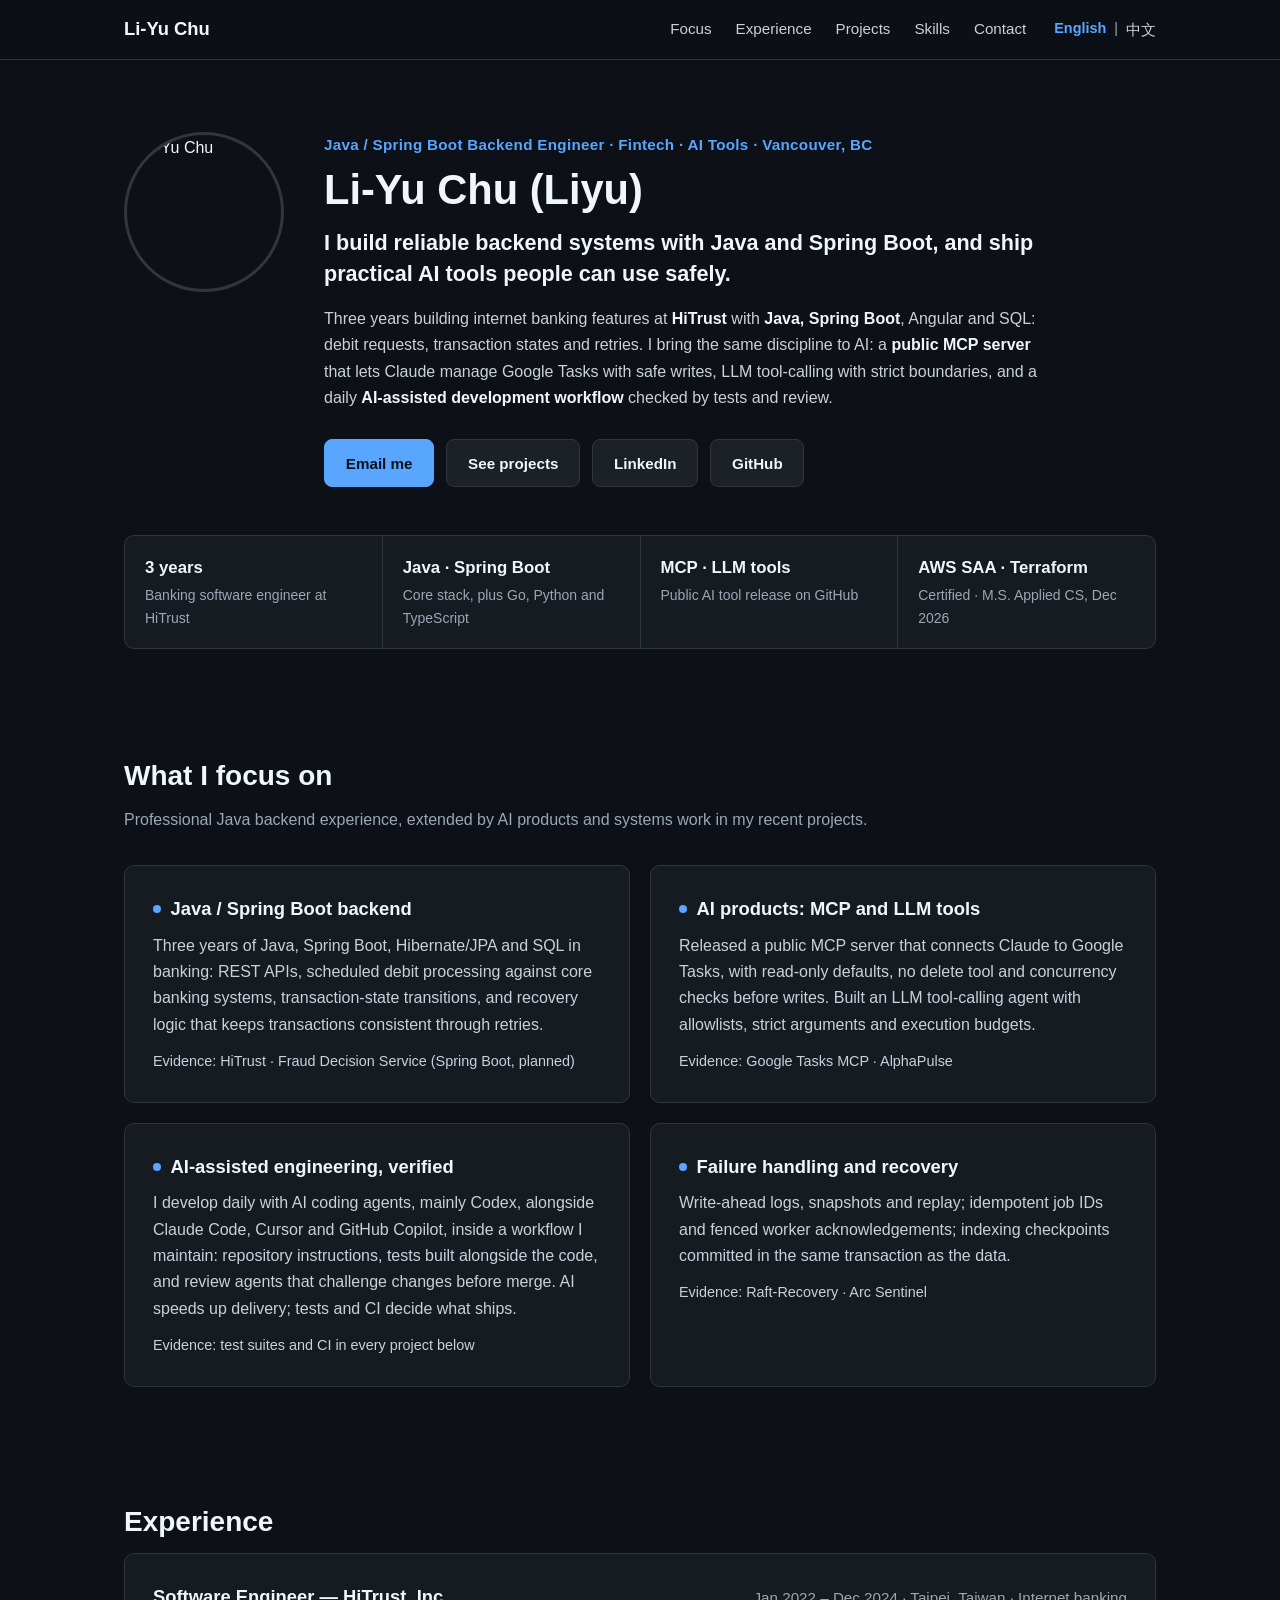
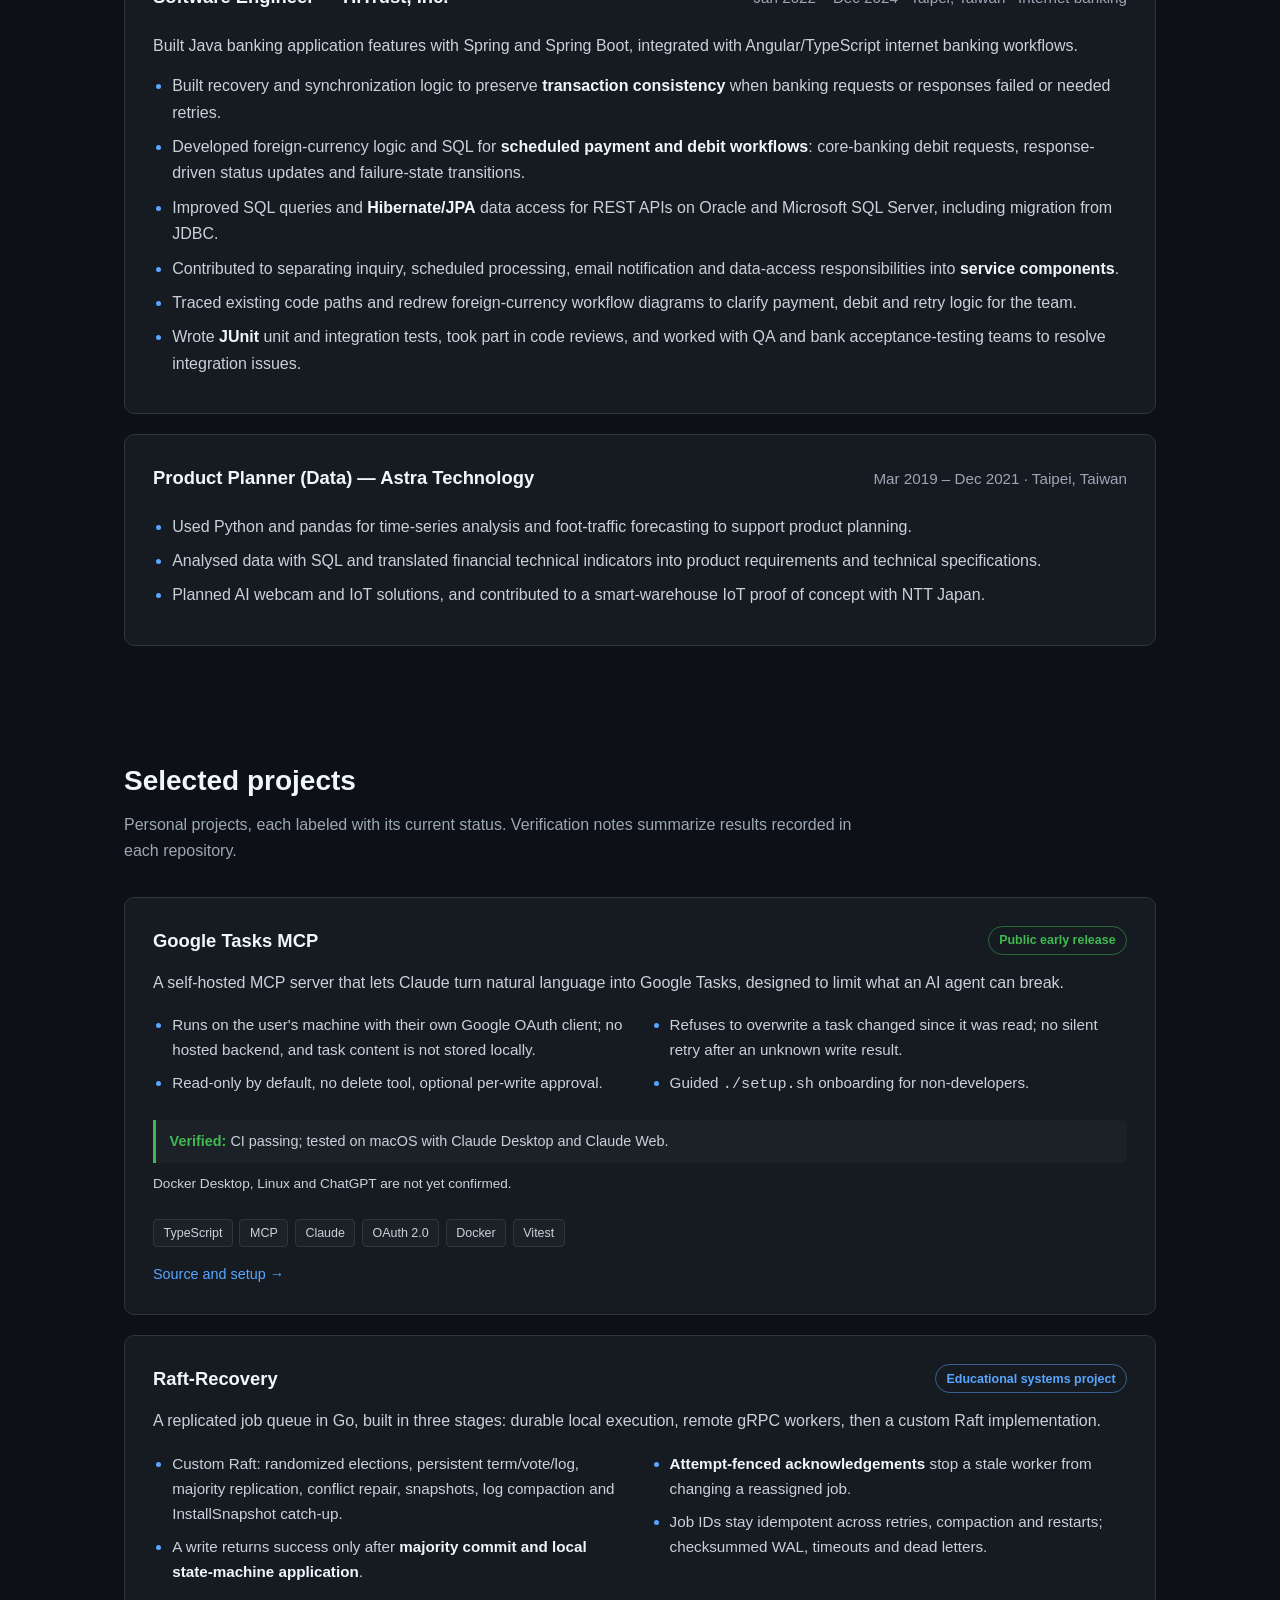
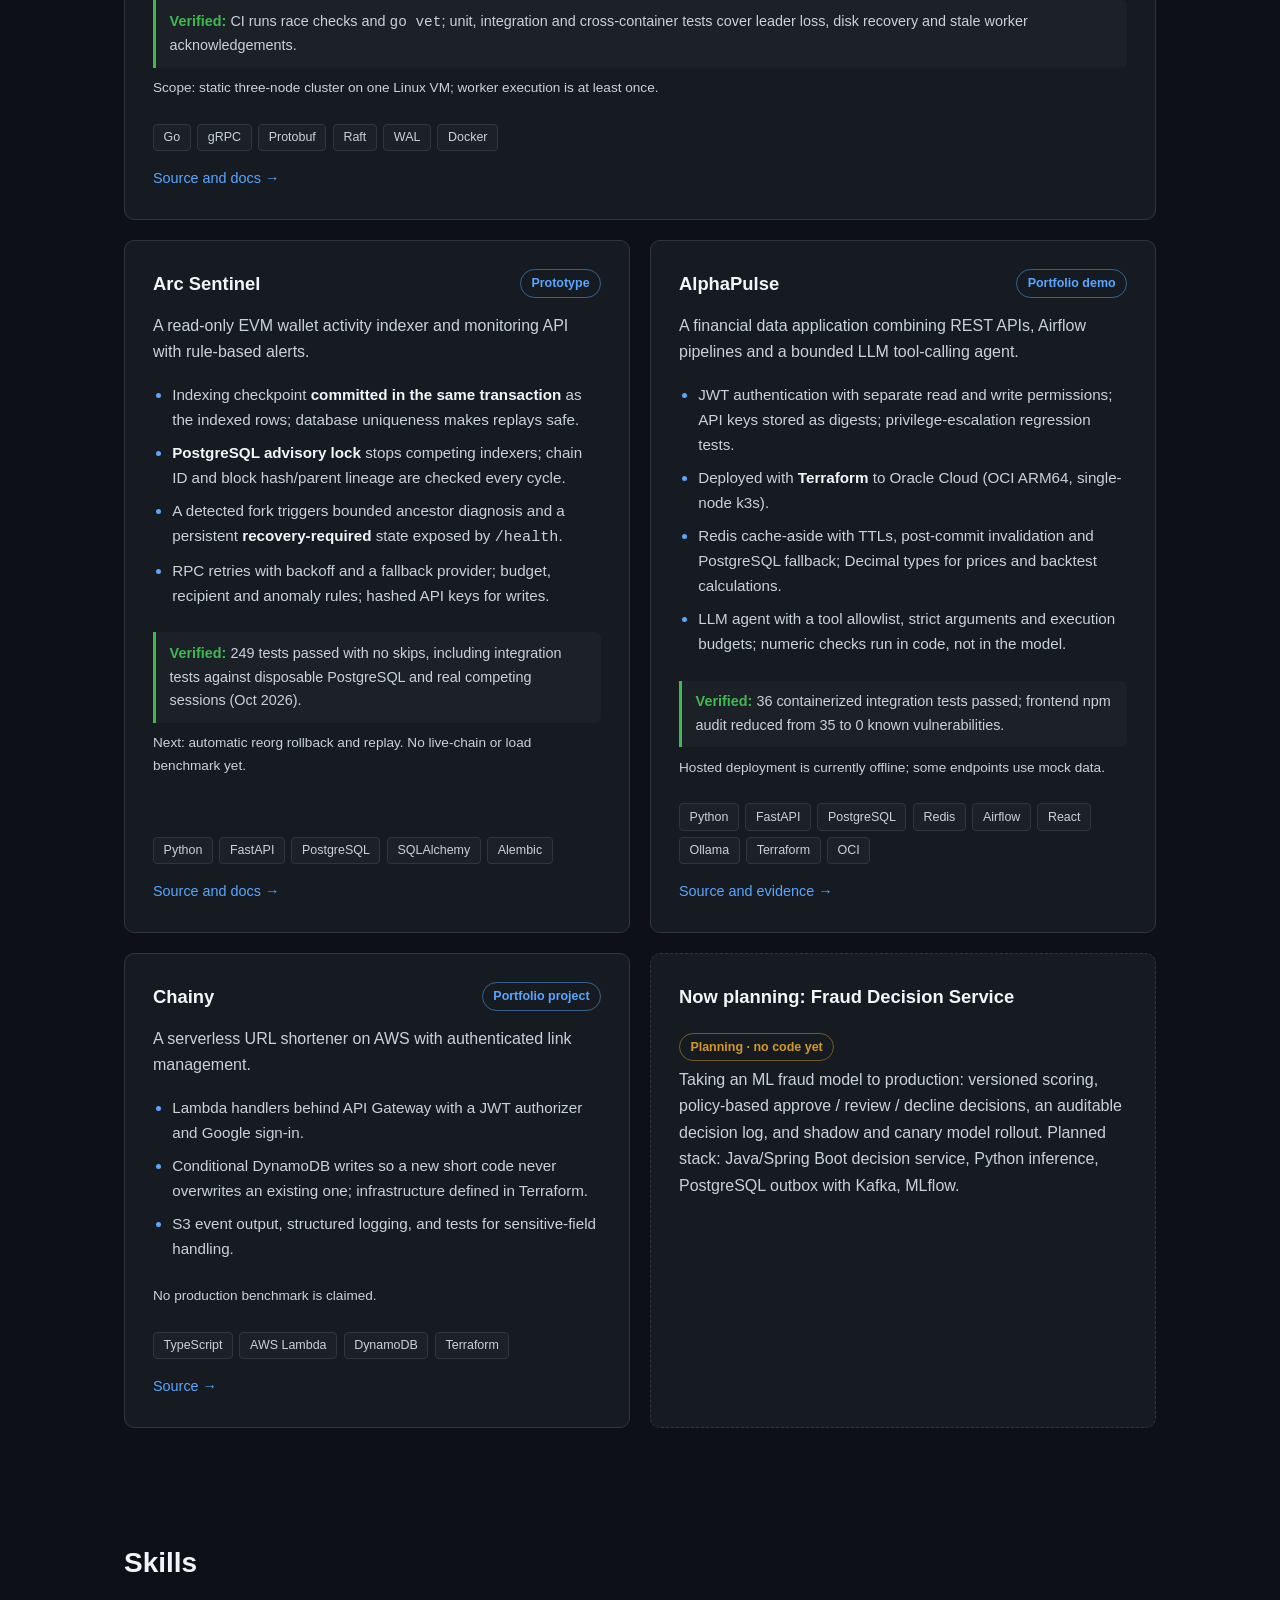
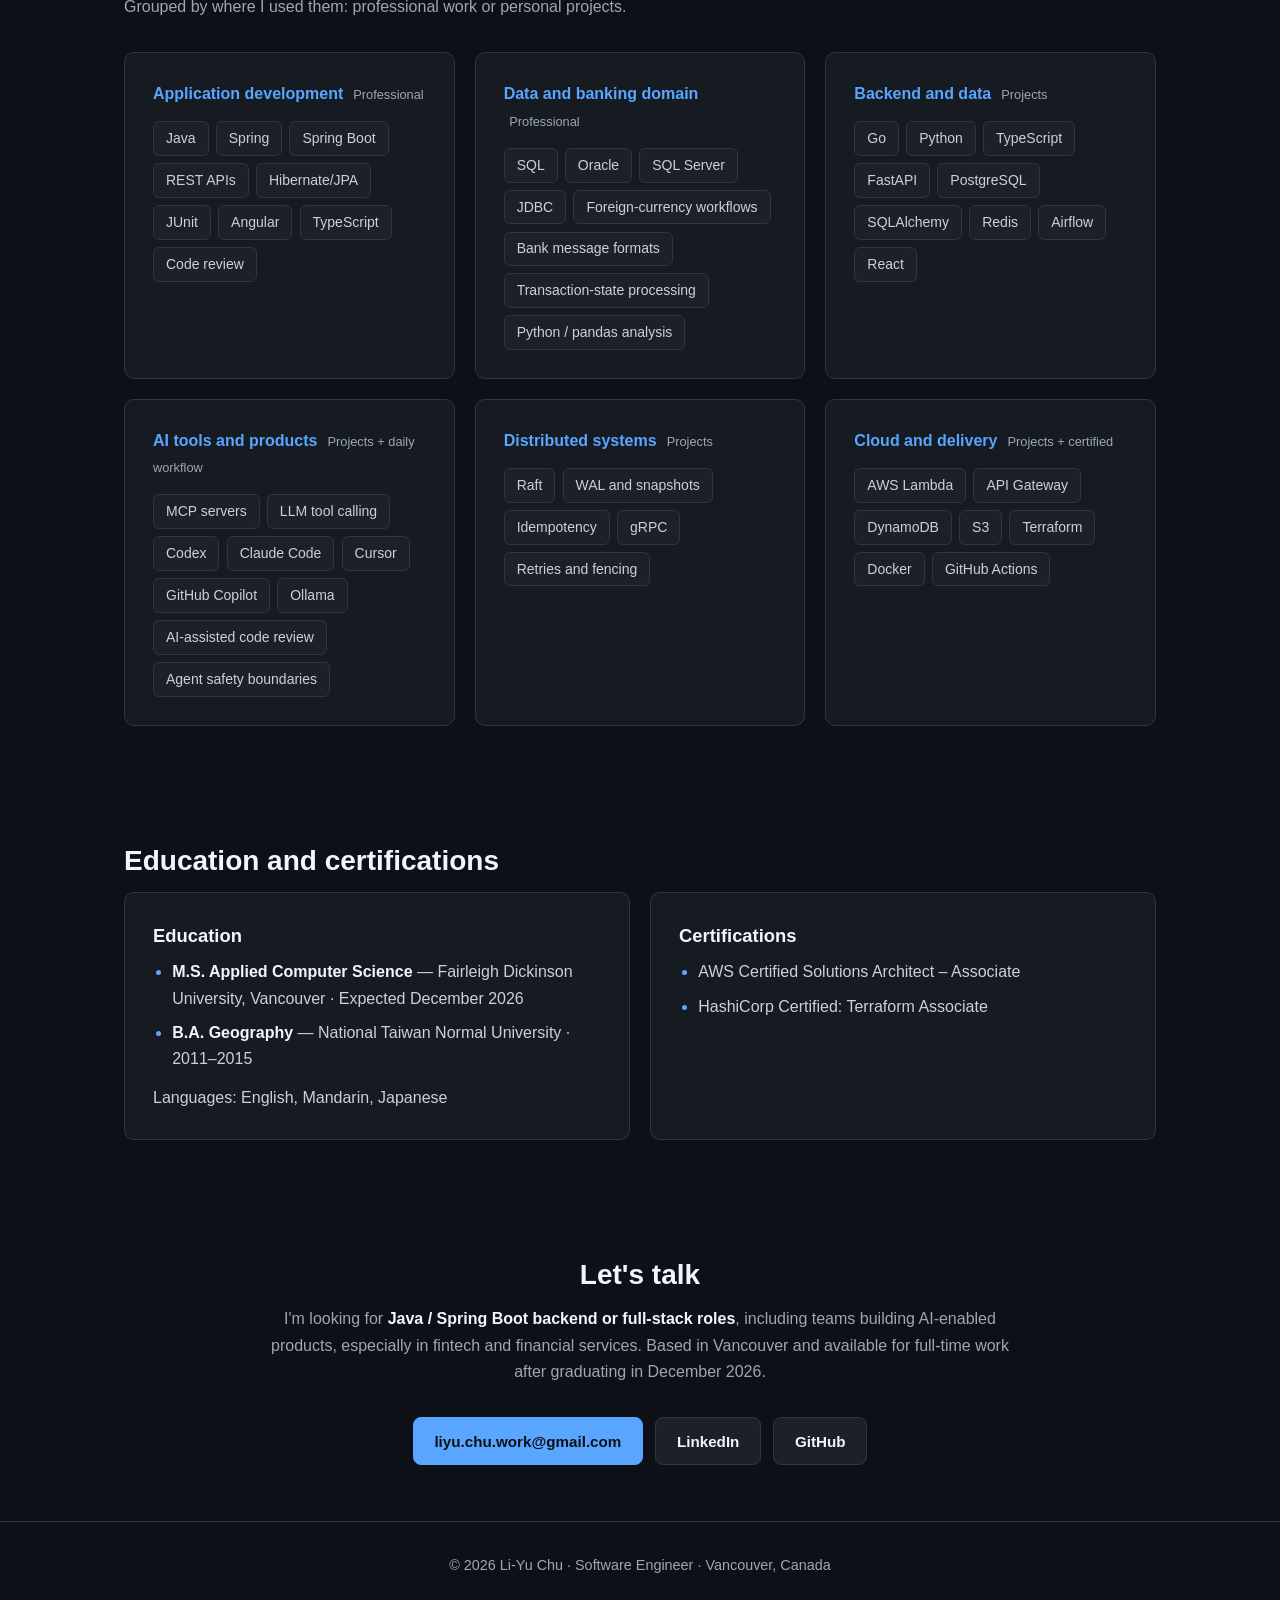
==== commit 6b463688: "Note AlphaPulse OCI deployment and Arc Sentinel lineage checks - AlphaPulse: previously deployed wit" ====
--- a/website/index.html
+++ b/website/index.html
@@ -199,13 +199,13 @@
             </div>
             <p class="project-tagline">A read-only EVM wallet activity indexer and monitoring API with rule-based alerts.</p>
             <ul class="bullets">
-              <li>Indexing checkpoint <strong>committed in the same transaction</strong> as the indexed rows; conflict handling prevents duplicate rows.</li>
-              <li>Confirmation buffer and bounded catch-up batches.</li>
-              <li>RPC retries with backoff, separate throttling handling and a fallback provider.</li>
-              <li>Budget, recipient and anomaly rules; write endpoints protected by hashed API keys.</li>
-            </ul>
-            <p class="evidence"><b>Verified:</b> 154 tests passed, including integration tests against disposable PostgreSQL; dependency audit clean (Nov 2026).</p>
-            <p class="limits">Next: chain-reorg rollback and a single-writer lease for multiple indexers.</p>
+              <li>Indexing checkpoint <strong>committed in the same transaction</strong> as the indexed rows; database uniqueness makes replays safe.</li>
+              <li><strong>PostgreSQL advisory lock</strong> stops competing indexers; chain ID and block hash/parent lineage are checked every cycle.</li>
+              <li>A detected fork triggers bounded ancestor diagnosis and a persistent <strong>recovery-required</strong> state exposed by <code>/health</code>.</li>
+              <li>RPC retries with backoff and a fallback provider; budget, recipient and anomaly rules; hashed API keys for writes.</li>
+            </ul>
+            <p class="evidence"><b>Verified:</b> 249 tests passed with no skips, including integration tests against disposable PostgreSQL and real competing sessions (Oct 2026).</p>
+            <p class="limits">Next: automatic reorg rollback and replay. No live-chain or load benchmark yet.</p>
             <div class="tags"><span class="tag">Python</span><span class="tag">FastAPI</span><span class="tag">PostgreSQL</span><span class="tag">SQLAlchemy</span><span class="tag">Alembic</span></div>
             <div class="project-links"><a href="https://github.com/ChuLiYu/arc-sentinel">Source and docs →</a></div>
           </article>
@@ -218,12 +218,13 @@
             <p class="project-tagline">A financial data application combining REST APIs, Airflow pipelines and a bounded LLM tool-calling agent.</p>
             <ul class="bullets">
               <li>JWT authentication with separate read and write permissions; API keys stored as digests; privilege-escalation regression tests.</li>
+              <li>Deployed with <strong>Terraform</strong> to Oracle Cloud (OCI ARM64, single-node k3s).</li>
               <li>Redis cache-aside with TTLs, post-commit invalidation and PostgreSQL fallback; Decimal types for prices and backtest calculations.</li>
               <li>LLM agent with a tool allowlist, strict arguments and execution budgets; numeric checks run in code, not in the model.</li>
             </ul>
             <p class="evidence"><b>Verified:</b> 36 containerized integration tests passed; frontend npm audit reduced from 35 to 0 known vulnerabilities.</p>
-            <p class="limits">Hosted demo is currently offline; some endpoints use mock data.</p>
-            <div class="tags"><span class="tag">Python</span><span class="tag">FastAPI</span><span class="tag">PostgreSQL</span><span class="tag">Redis</span><span class="tag">Airflow</span><span class="tag">React</span><span class="tag">Ollama</span></div>
+            <p class="limits">Hosted deployment is currently offline; some endpoints use mock data.</p>
+            <div class="tags"><span class="tag">Python</span><span class="tag">FastAPI</span><span class="tag">PostgreSQL</span><span class="tag">Redis</span><span class="tag">Airflow</span><span class="tag">React</span><span class="tag">Ollama</span><span class="tag">Terraform</span><span class="tag">OCI</span></div>
             <div class="project-links"><a href="https://github.com/ChuLiYu/alphapulse">Source and evidence →</a></div>
           </article>
 
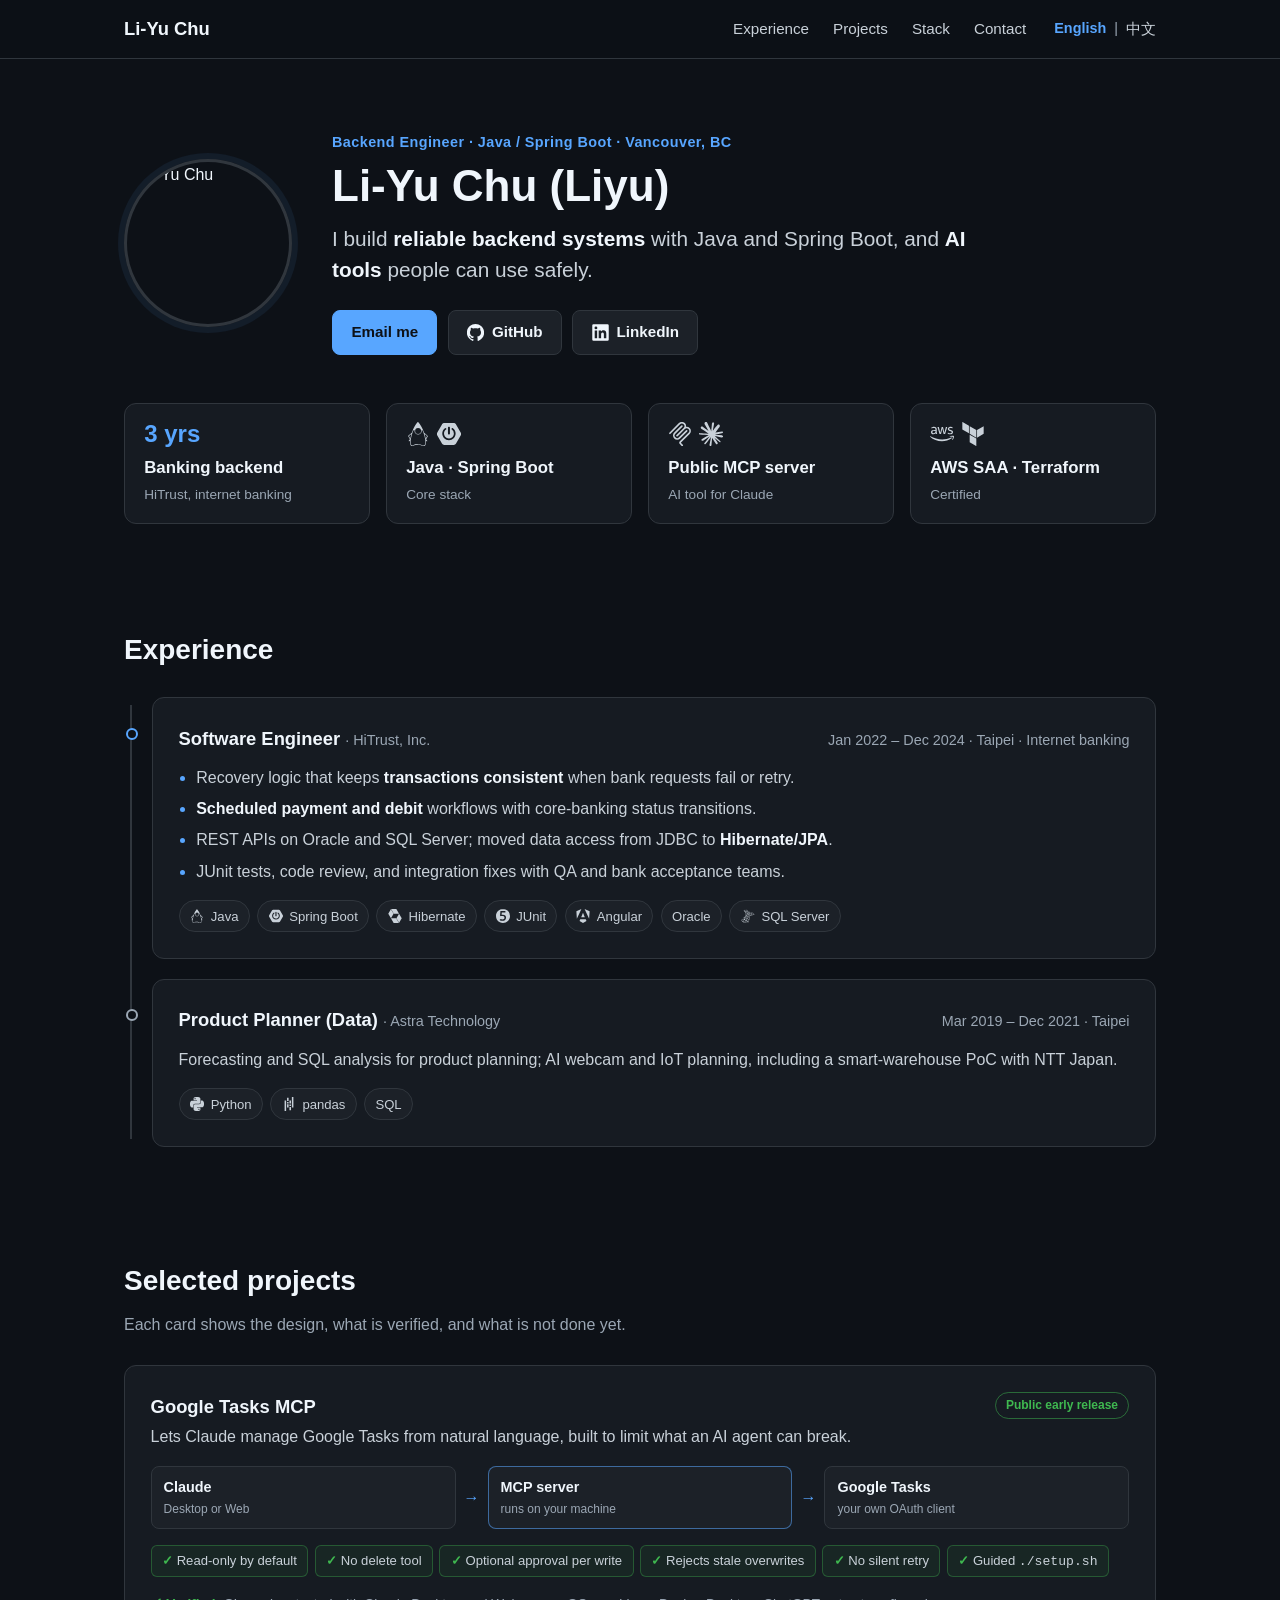
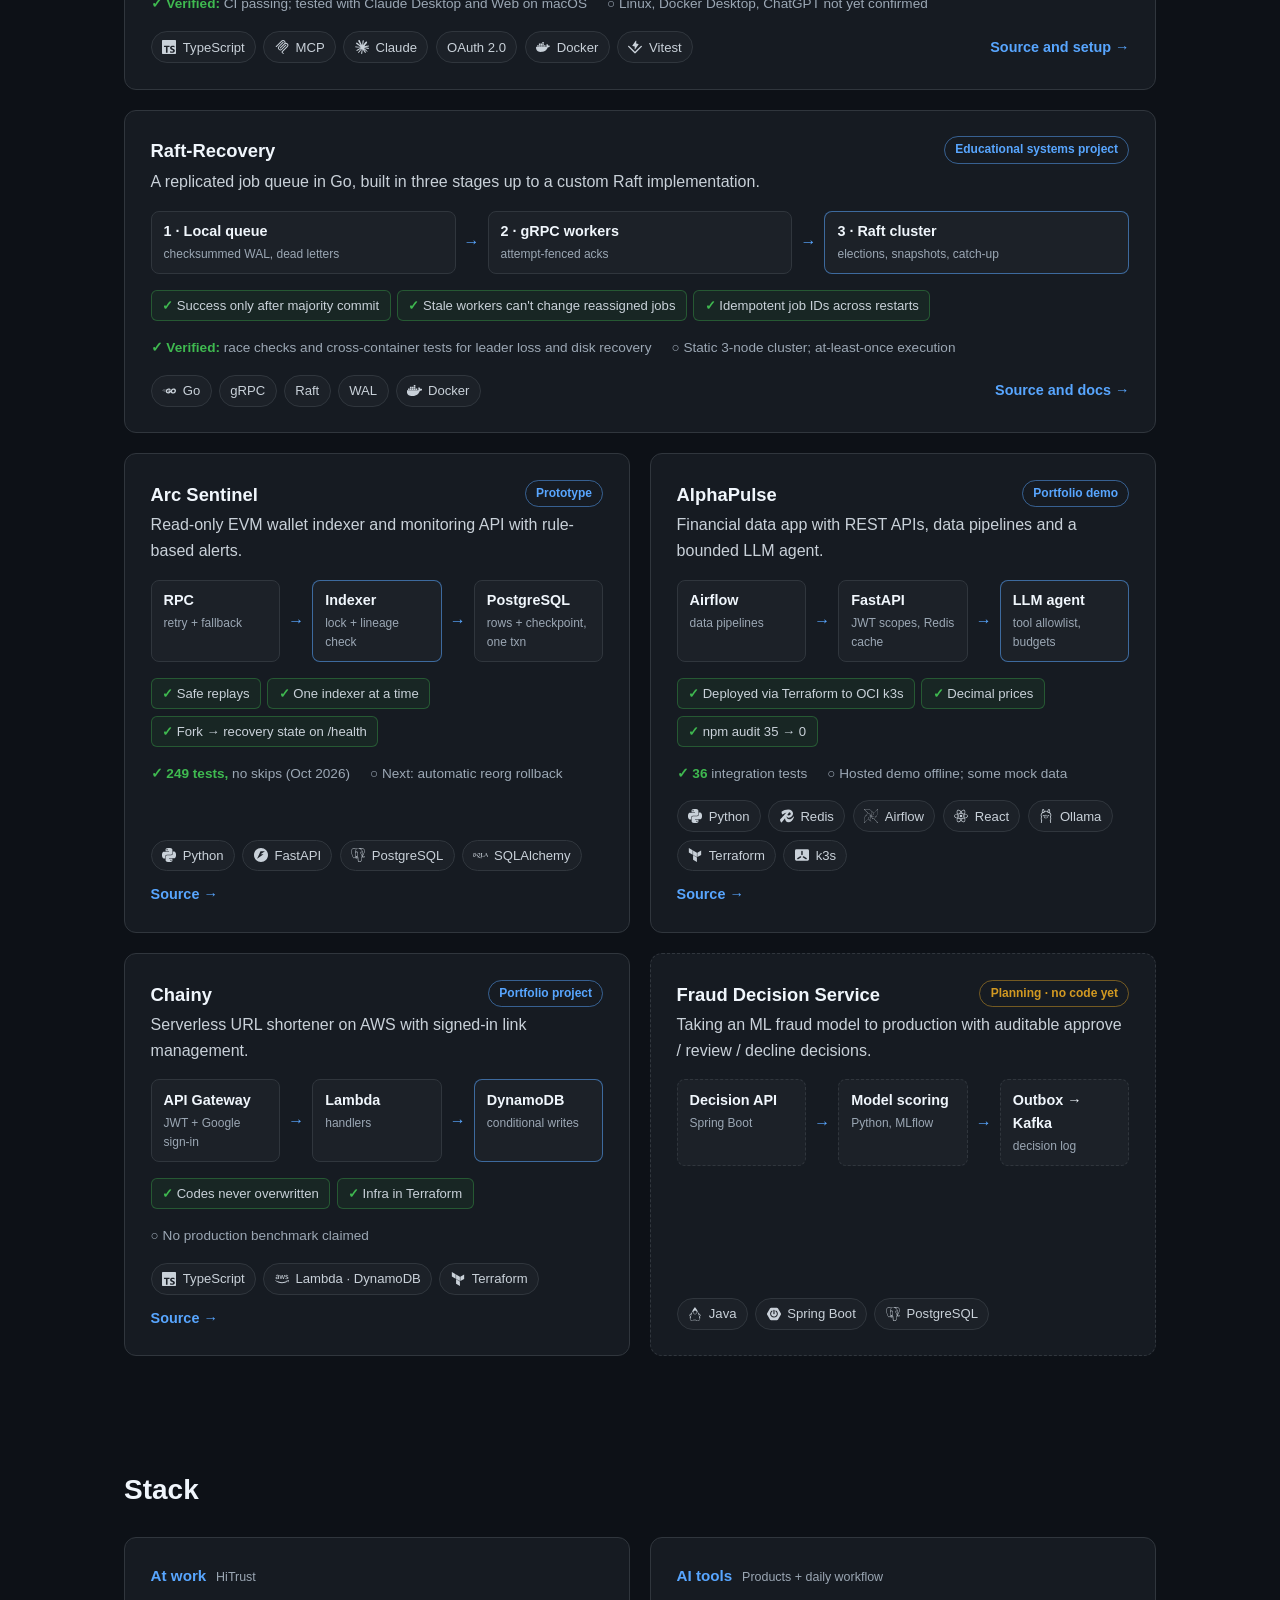
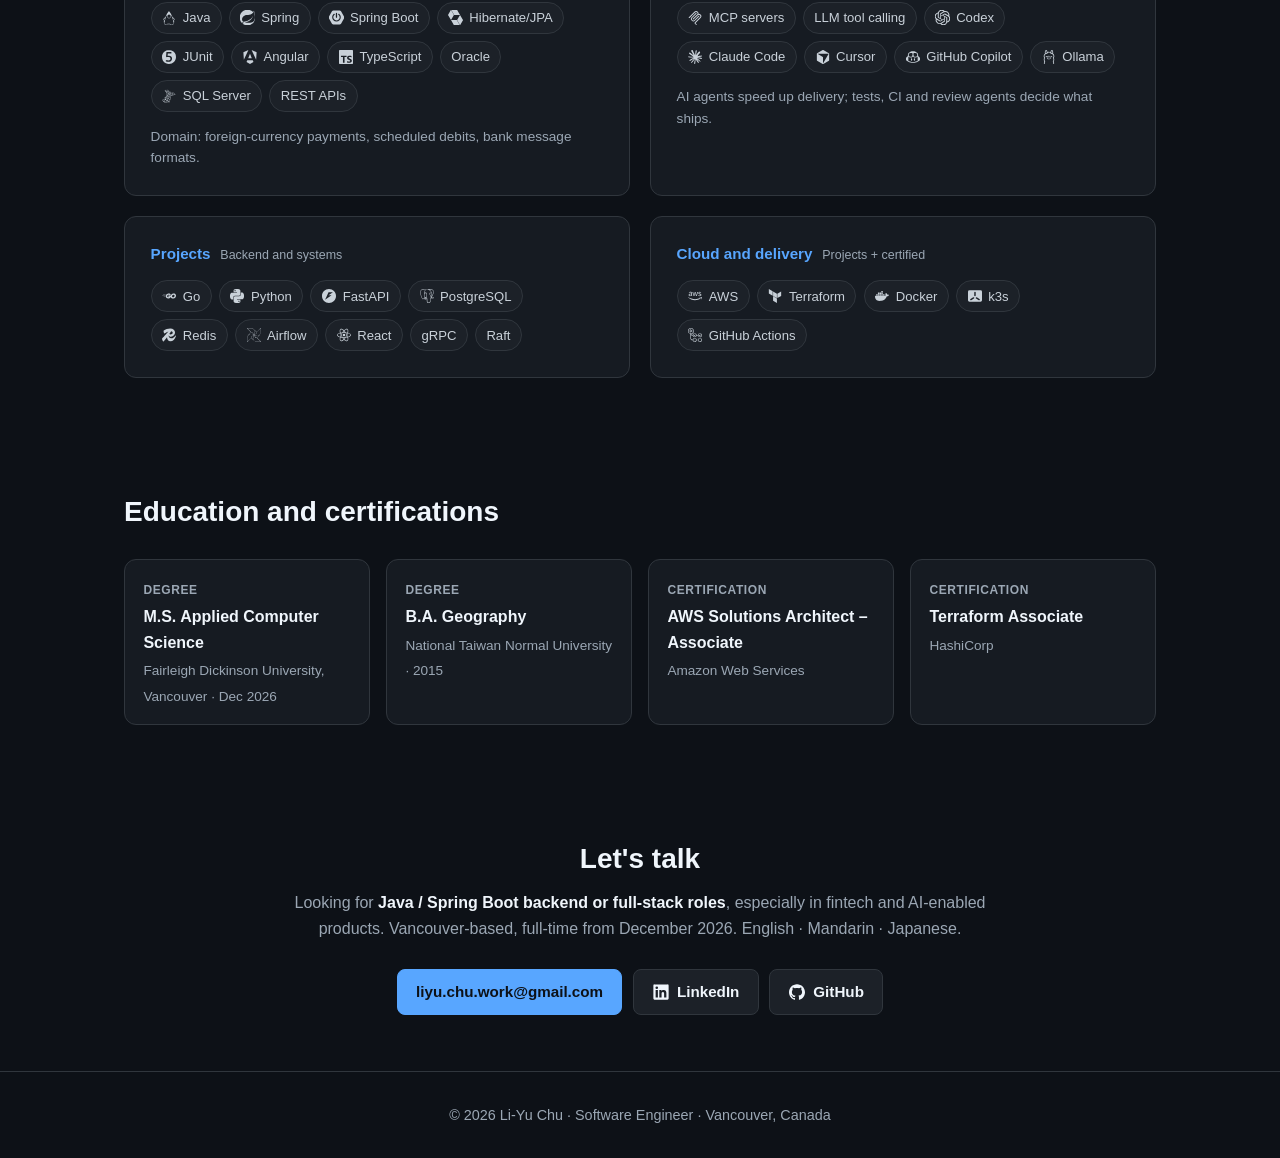
==== commit 15ff2845: "Make portfolio more visual: tech icons, architecture flows, shorter copy Co-Authored-By: Claude Opus" ====
--- a/website/index.html
+++ b/website/index.html
@@ -43,10 +43,9 @@
         <a href="#" class="logo">Li-Yu Chu</a>
         <div class="nav-menu">
           <ul class="nav-links">
-            <li><a href="#focus">Focus</a></li>
             <li><a href="#experience">Experience</a></li>
             <li><a href="#projects">Projects</a></li>
-            <li><a href="#skills">Skills</a></li>
+            <li><a href="#stack">Stack</a></li>
             <li><a href="#contact">Contact</a></li>
           </ul>
           <div class="language-switcher">
@@ -63,54 +62,23 @@
     <section class="hero">
       <div class="container">
         <div class="hero-grid">
-          <img src="assets/images/profile/avatar.jpg" alt="Li-Yu Chu" class="profile-image" width="160" height="160" fetchpriority="high">
+          <img src="assets/images/profile/avatar.jpg" alt="Li-Yu Chu" class="profile-image" width="168" height="168" fetchpriority="high">
           <div>
-            <p class="eyebrow">Java / Spring Boot Backend Engineer · Fintech · AI Tools · Vancouver, BC</p>
+            <p class="eyebrow">Backend Engineer · Java / Spring Boot · Vancouver, BC</p>
             <h1>Li-Yu Chu (Liyu)</h1>
-            <p class="headline">I build reliable backend systems with Java and Spring Boot, and ship practical AI tools people can use safely.</p>
-            <p class="lead">Three years building internet banking features at <strong>HiTrust</strong> with <strong>Java, Spring Boot</strong>, Angular and SQL: debit requests, transaction states and retries. I bring the same discipline to AI: a <strong>public MCP server</strong> that lets Claude manage Google Tasks with safe writes, LLM tool-calling with strict boundaries, and a daily <strong>AI-assisted development workflow</strong> checked by tests and review.</p>
+            <p class="headline">I build <strong>reliable backend systems</strong> with Java and Spring Boot, and <strong>AI tools</strong> people can use safely.</p>
             <div class="cta-buttons">
               <a href="mailto:liyu.chu.work@gmail.com" class="btn btn-primary">Email me</a>
-              <a href="#projects" class="btn">See projects</a>
-              <a href="https://linkedin.com/in/chuliyu" class="btn">LinkedIn</a>
-              <a href="https://github.com/ChuLiYu" class="btn">GitHub</a>
+              <a href="https://github.com/ChuLiYu" class="btn"><span class="ico i-github" aria-hidden="true"></span>GitHub</a>
+              <a href="https://linkedin.com/in/chuliyu" class="btn"><span class="ico i-linkedin" aria-hidden="true"></span>LinkedIn</a>
             </div>
           </div>
         </div>
         <div class="facts">
-          <div class="fact"><span class="fact-value">3 years</span><span class="fact-label">Banking software engineer at HiTrust</span></div>
-          <div class="fact"><span class="fact-value">Java · Spring Boot</span><span class="fact-label">Core stack, plus Go, Python and TypeScript</span></div>
-          <div class="fact"><span class="fact-value">MCP · LLM tools</span><span class="fact-label">Public AI tool release on GitHub</span></div>
-          <div class="fact"><span class="fact-value">AWS SAA · Terraform</span><span class="fact-label">Certified · M.S. Applied CS, Dec 2026</span></div>
-        </div>
-      </div>
-    </section>
-
-    <section id="focus" class="section">
-      <div class="container">
-        <h2 class="section-title">What I focus on</h2>
-        <p class="section-intro">Professional Java backend experience, extended by AI products and systems work in my recent projects.</p>
-        <div class="focus-grid">
-          <article class="card focus-card">
-            <h3>Java / Spring Boot backend</h3>
-            <p>Three years of Java, Spring Boot, Hibernate/JPA and SQL in banking: REST APIs, scheduled debit processing against core banking systems, transaction-state transitions, and recovery logic that keeps transactions consistent through retries.</p>
-            <p class="focus-evidence">Evidence: <span>HiTrust · Fraud Decision Service (Spring Boot, planned)</span></p>
-          </article>
-          <article class="card focus-card">
-            <h3>AI products: MCP and LLM tools</h3>
-            <p>Released a public MCP server that connects Claude to Google Tasks, with read-only defaults, no delete tool and concurrency checks before writes. Built an LLM tool-calling agent with allowlists, strict arguments and execution budgets.</p>
-            <p class="focus-evidence">Evidence: <span>Google Tasks MCP · AlphaPulse</span></p>
-          </article>
-          <article class="card focus-card">
-            <h3>AI-assisted engineering, verified</h3>
-            <p>I develop daily with AI coding agents, mainly Codex, alongside Claude Code, Cursor and GitHub Copilot, inside a workflow I maintain: repository instructions, tests built alongside the code, and review agents that challenge changes before merge. AI speeds up delivery; tests and CI decide what ships.</p>
-            <p class="focus-evidence">Evidence: <span>test suites and CI in every project below</span></p>
-          </article>
-          <article class="card focus-card">
-            <h3>Failure handling and recovery</h3>
-            <p>Write-ahead logs, snapshots and replay; idempotent job IDs and fenced worker acknowledgements; indexing checkpoints committed in the same transaction as the data.</p>
-            <p class="focus-evidence">Evidence: <span>Raft-Recovery · Arc Sentinel</span></p>
-          </article>
+          <div class="fact"><div class="fact-icons"><span class="fact-big">3 yrs</span></div><span class="fact-value">Banking backend</span><span class="fact-label">HiTrust, internet banking</span></div>
+          <div class="fact"><div class="fact-icons"><span class="ico i-java"></span><span class="ico i-springboot"></span></div><span class="fact-value">Java · Spring Boot</span><span class="fact-label">Core stack</span></div>
+          <div class="fact"><div class="fact-icons"><span class="ico i-mcp"></span><span class="ico i-claude"></span></div><span class="fact-value">Public MCP server</span><span class="fact-label">AI tool for Claude</span></div>
+          <div class="fact"><div class="fact-icons"><span class="ico i-aws"></span><span class="ico i-terraform"></span></div><span class="fact-value">AWS SAA · Terraform</span><span class="fact-label">Certified</span></div>
         </div>
       </div>
     </section>
@@ -119,31 +87,38 @@
       <div class="container">
         <h2 class="section-title">Experience</h2>
         <div class="timeline">
-          <article class="card">
+          <article class="card role">
             <div class="role-head">
-              <h3>Software Engineer — HiTrust, Inc.</h3>
-              <span class="role-meta">Jan 2022 – Dec 2024 · Taipei, Taiwan · Internet banking</span>
-            </div>
-            <p style="margin-bottom: .9rem;">Built Java banking application features with Spring and Spring Boot, integrated with Angular/TypeScript internet banking workflows.</p>
+              <h3>Software Engineer <span class="role-sub">· HiTrust, Inc.</span></h3>
+              <span class="role-meta">Jan 2022 – Dec 2024 · Taipei · Internet banking</span>
+            </div>
             <ul class="bullets">
-              <li>Built recovery and synchronization logic to preserve <strong>transaction consistency</strong> when banking requests or responses failed or needed retries.</li>
-              <li>Developed foreign-currency logic and SQL for <strong>scheduled payment and debit workflows</strong>: core-banking debit requests, response-driven status updates and failure-state transitions.</li>
-              <li>Improved SQL queries and <strong>Hibernate/JPA</strong> data access for REST APIs on Oracle and Microsoft SQL Server, including migration from JDBC.</li>
-              <li>Contributed to separating inquiry, scheduled processing, email notification and data-access responsibilities into <strong>service components</strong>.</li>
-              <li>Traced existing code paths and redrew foreign-currency workflow diagrams to clarify payment, debit and retry logic for the team.</li>
-              <li>Wrote <strong>JUnit</strong> unit and integration tests, took part in code reviews, and worked with QA and bank acceptance-testing teams to resolve integration issues.</li>
-            </ul>
-          </article>
-          <article class="card">
+              <li>Recovery logic that keeps <strong>transactions consistent</strong> when bank requests fail or retry.</li>
+              <li><strong>Scheduled payment and debit</strong> workflows with core-banking status transitions.</li>
+              <li>REST APIs on Oracle and SQL Server; moved data access from JDBC to <strong>Hibernate/JPA</strong>.</li>
+              <li>JUnit tests, code review, and integration fixes with QA and bank acceptance teams.</li>
+            </ul>
+            <div class="techs">
+              <span class="tech"><span class="ico i-java"></span>Java</span>
+              <span class="tech"><span class="ico i-springboot"></span>Spring Boot</span>
+              <span class="tech"><span class="ico i-hibernate"></span>Hibernate</span>
+              <span class="tech"><span class="ico i-junit"></span>JUnit</span>
+              <span class="tech"><span class="ico i-angular"></span>Angular</span>
+              <span class="tech">Oracle</span>
+              <span class="tech"><span class="ico i-sqlserver"></span>SQL Server</span>
+            </div>
+          </article>
+          <article class="card role past">
             <div class="role-head">
-              <h3>Product Planner (Data) — Astra Technology</h3>
-              <span class="role-meta">Mar 2019 – Dec 2021 · Taipei, Taiwan</span>
-            </div>
-            <ul class="bullets">
-              <li>Used Python and pandas for time-series analysis and foot-traffic forecasting to support product planning.</li>
-              <li>Analysed data with SQL and translated financial technical indicators into product requirements and technical specifications.</li>
-              <li>Planned AI webcam and IoT solutions, and contributed to a smart-warehouse IoT proof of concept with NTT Japan.</li>
-            </ul>
+              <h3>Product Planner (Data) <span class="role-sub">· Astra Technology</span></h3>
+              <span class="role-meta">Mar 2019 – Dec 2021 · Taipei</span>
+            </div>
+            <p>Forecasting and SQL analysis for product planning; AI webcam and IoT planning, including a smart-warehouse PoC with NTT Japan.</p>
+            <div class="techs">
+              <span class="tech"><span class="ico i-python"></span>Python</span>
+              <span class="tech"><span class="ico i-pandas"></span>pandas</span>
+              <span class="tech">SQL</span>
+            </div>
           </article>
         </div>
       </div>
@@ -152,137 +127,247 @@
     <section id="projects" class="section">
       <div class="container">
         <h2 class="section-title">Selected projects</h2>
-        <p class="section-intro">Personal projects, each labeled with its current status. Verification notes summarize results recorded in each repository.</p>
+        <p class="section-intro">Each card shows the design, what is verified, and what is not done yet.</p>
         <div class="projects-grid">
 
-
           <article class="card project-card wide">
-            <div class="project-top">
-              <h3 class="project-title"><a href="https://github.com/ChuLiYu/google-tasks-mcp">Google Tasks MCP</a></h3>
-              <span class="status status-release">Public early release</span>
-            </div>
-            <p class="project-tagline">A self-hosted MCP server that lets Claude turn natural language into Google Tasks, designed to limit what an AI agent can break.</p>
-            <ul class="bullets">
-              <li>Runs on the user's machine with their own Google OAuth client; no hosted backend, and task content is not stored locally.</li>
-              <li>Read-only by default, no delete tool, optional per-write approval.</li>
-              <li>Refuses to overwrite a task changed since it was read; no silent retry after an unknown write result.</li>
-              <li>Guided <code>./setup.sh</code> onboarding for non-developers.</li>
-            </ul>
-            <p class="evidence"><b>Verified:</b> CI passing; tested on macOS with Claude Desktop and Claude Web.</p>
-            <p class="limits">Docker Desktop, Linux and ChatGPT are not yet confirmed.</p>
-            <div class="tags"><span class="tag">TypeScript</span><span class="tag">MCP</span><span class="tag">Claude</span><span class="tag">OAuth 2.0</span><span class="tag">Docker</span><span class="tag">Vitest</span></div>
-            <div class="project-links"><a href="https://github.com/ChuLiYu/google-tasks-mcp">Source and setup →</a></div>
+            <div>
+              <div class="project-top">
+                <h3 class="project-title"><a href="https://github.com/ChuLiYu/google-tasks-mcp">Google Tasks MCP</a></h3>
+                <span class="status status-release">Public early release</span>
+              </div>
+              <p class="project-tagline">Lets Claude manage Google Tasks from natural language, built to limit what an AI agent can break.</p>
+            </div>
+            <div class="flow" role="list" aria-label="Architecture">
+              <div class="node" role="listitem">Claude<small>Desktop or Web</small></div><span class="arrow" aria-hidden="true"></span>
+              <div class="node key" role="listitem">MCP server<small>runs on your machine</small></div><span class="arrow" aria-hidden="true"></span>
+              <div class="node" role="listitem">Google Tasks<small>your own OAuth client</small></div>
+            </div>
+            <ul class="guards" aria-label="Safety guarantees">
+              <li>Read-only by default</li>
+              <li>No delete tool</li>
+              <li>Optional approval per write</li>
+              <li>Rejects stale overwrites</li>
+              <li>No silent retry</li>
+              <li>Guided <code>./setup.sh</code></li>
+            </ul>
+            <p class="proof"><span><b>✓ Verified:</b> CI passing; tested with Claude Desktop and Web on macOS</span><span class="limit">Linux, Docker Desktop, ChatGPT not yet confirmed</span></p>
+            <div class="project-foot">
+              <div class="techs">
+                <span class="tech"><span class="ico i-typescript"></span>TypeScript</span>
+                <span class="tech"><span class="ico i-mcp"></span>MCP</span>
+                <span class="tech"><span class="ico i-claude"></span>Claude</span>
+                <span class="tech">OAuth 2.0</span>
+                <span class="tech"><span class="ico i-docker"></span>Docker</span>
+                <span class="tech"><span class="ico i-vitest"></span>Vitest</span>
+              </div>
+              <a class="project-link" href="https://github.com/ChuLiYu/google-tasks-mcp">Source and setup →</a>
+            </div>
           </article>
 
           <article class="card project-card wide">
-            <div class="project-top">
-              <h3 class="project-title"><a href="https://github.com/ChuLiYu/raft-recovery">Raft-Recovery</a></h3>
-              <span class="status status-proto">Educational systems project</span>
-            </div>
-            <p class="project-tagline">A replicated job queue in Go, built in three stages: durable local execution, remote gRPC workers, then a custom Raft implementation.</p>
-            <ul class="bullets">
-              <li>Custom Raft: randomized elections, persistent term/vote/log, majority replication, conflict repair, snapshots, log compaction and InstallSnapshot catch-up.</li>
-              <li>A write returns success only after <strong>majority commit and local state-machine application</strong>.</li>
-              <li><strong>Attempt-fenced acknowledgements</strong> stop a stale worker from changing a reassigned job.</li>
-              <li>Job IDs stay idempotent across retries, compaction and restarts; checksummed WAL, timeouts and dead letters.</li>
-            </ul>
-            <p class="evidence"><b>Verified:</b> CI runs race checks and <code>go vet</code>; unit, integration and cross-container tests cover leader loss, disk recovery and stale worker acknowledgements.</p>
-            <p class="limits">Scope: static three-node cluster on one Linux VM; worker execution is at least once.</p>
-            <div class="tags"><span class="tag">Go</span><span class="tag">gRPC</span><span class="tag">Protobuf</span><span class="tag">Raft</span><span class="tag">WAL</span><span class="tag">Docker</span></div>
-            <div class="project-links"><a href="https://github.com/ChuLiYu/raft-recovery">Source and docs →</a></div>
+            <div>
+              <div class="project-top">
+                <h3 class="project-title"><a href="https://github.com/ChuLiYu/raft-recovery">Raft-Recovery</a></h3>
+                <span class="status status-proto">Educational systems project</span>
+              </div>
+              <p class="project-tagline">A replicated job queue in Go, built in three stages up to a custom Raft implementation.</p>
+            </div>
+            <div class="flow" role="list" aria-label="Build stages">
+              <div class="node" role="listitem">1 · Local queue<small>checksummed WAL, dead letters</small></div><span class="arrow" aria-hidden="true"></span>
+              <div class="node" role="listitem">2 · gRPC workers<small>attempt-fenced acks</small></div><span class="arrow" aria-hidden="true"></span>
+              <div class="node key" role="listitem">3 · Raft cluster<small>elections, snapshots, catch-up</small></div>
+            </div>
+            <ul class="guards" aria-label="Guarantees">
+              <li>Success only after majority commit</li>
+              <li>Stale workers can't change reassigned jobs</li>
+              <li>Idempotent job IDs across restarts</li>
+            </ul>
+            <p class="proof"><span><b>✓ Verified:</b> race checks and cross-container tests for leader loss and disk recovery</span><span class="limit">Static 3-node cluster; at-least-once execution</span></p>
+            <div class="project-foot">
+              <div class="techs">
+                <span class="tech"><span class="ico i-go"></span>Go</span>
+                <span class="tech">gRPC</span>
+                <span class="tech">Raft</span>
+                <span class="tech">WAL</span>
+                <span class="tech"><span class="ico i-docker"></span>Docker</span>
+              </div>
+              <a class="project-link" href="https://github.com/ChuLiYu/raft-recovery">Source and docs →</a>
+            </div>
           </article>
 
           <article class="card project-card">
-            <div class="project-top">
-              <h3 class="project-title"><a href="https://github.com/ChuLiYu/arc-sentinel">Arc Sentinel</a></h3>
-              <span class="status status-proto">Prototype</span>
-            </div>
-            <p class="project-tagline">A read-only EVM wallet activity indexer and monitoring API with rule-based alerts.</p>
-            <ul class="bullets">
-              <li>Indexing checkpoint <strong>committed in the same transaction</strong> as the indexed rows; database uniqueness makes replays safe.</li>
-              <li><strong>PostgreSQL advisory lock</strong> stops competing indexers; chain ID and block hash/parent lineage are checked every cycle.</li>
-              <li>A detected fork triggers bounded ancestor diagnosis and a persistent <strong>recovery-required</strong> state exposed by <code>/health</code>.</li>
-              <li>RPC retries with backoff and a fallback provider; budget, recipient and anomaly rules; hashed API keys for writes.</li>
-            </ul>
-            <p class="evidence"><b>Verified:</b> 249 tests passed with no skips, including integration tests against disposable PostgreSQL and real competing sessions (Oct 2026).</p>
-            <p class="limits">Next: automatic reorg rollback and replay. No live-chain or load benchmark yet.</p>
-            <div class="tags"><span class="tag">Python</span><span class="tag">FastAPI</span><span class="tag">PostgreSQL</span><span class="tag">SQLAlchemy</span><span class="tag">Alembic</span></div>
-            <div class="project-links"><a href="https://github.com/ChuLiYu/arc-sentinel">Source and docs →</a></div>
+            <div>
+              <div class="project-top">
+                <h3 class="project-title"><a href="https://github.com/ChuLiYu/arc-sentinel">Arc Sentinel</a></h3>
+                <span class="status status-proto">Prototype</span>
+              </div>
+              <p class="project-tagline">Read-only EVM wallet indexer and monitoring API with rule-based alerts.</p>
+            </div>
+            <div class="flow" role="list" aria-label="Architecture">
+              <div class="node" role="listitem">RPC<small>retry + fallback</small></div><span class="arrow" aria-hidden="true"></span>
+              <div class="node key" role="listitem">Indexer<small>lock + lineage check</small></div><span class="arrow" aria-hidden="true"></span>
+              <div class="node" role="listitem">PostgreSQL<small>rows + checkpoint, one txn</small></div>
+            </div>
+            <ul class="guards" aria-label="Guarantees">
+              <li>Safe replays</li>
+              <li>One indexer at a time</li>
+              <li>Fork → recovery state on /health</li>
+            </ul>
+            <p class="proof"><span><b>✓ 249 tests,</b> no skips (Oct 2026)</span><span class="limit">Next: automatic reorg rollback</span></p>
+            <div class="project-foot">
+              <div class="techs">
+                <span class="tech"><span class="ico i-python"></span>Python</span>
+                <span class="tech"><span class="ico i-fastapi"></span>FastAPI</span>
+                <span class="tech"><span class="ico i-postgresql"></span>PostgreSQL</span>
+                <span class="tech"><span class="ico i-sqlalchemy"></span>SQLAlchemy</span>
+              </div>
+              <a class="project-link" href="https://github.com/ChuLiYu/arc-sentinel">Source →</a>
+            </div>
           </article>
 
           <article class="card project-card">
-            <div class="project-top">
-              <h3 class="project-title"><a href="https://github.com/ChuLiYu/alphapulse">AlphaPulse</a></h3>
-              <span class="status status-proto">Portfolio demo</span>
-            </div>
-            <p class="project-tagline">A financial data application combining REST APIs, Airflow pipelines and a bounded LLM tool-calling agent.</p>
-            <ul class="bullets">
-              <li>JWT authentication with separate read and write permissions; API keys stored as digests; privilege-escalation regression tests.</li>
-              <li>Deployed with <strong>Terraform</strong> to Oracle Cloud (OCI ARM64, single-node k3s).</li>
-              <li>Redis cache-aside with TTLs, post-commit invalidation and PostgreSQL fallback; Decimal types for prices and backtest calculations.</li>
-              <li>LLM agent with a tool allowlist, strict arguments and execution budgets; numeric checks run in code, not in the model.</li>
-            </ul>
-            <p class="evidence"><b>Verified:</b> 36 containerized integration tests passed; frontend npm audit reduced from 35 to 0 known vulnerabilities.</p>
-            <p class="limits">Hosted deployment is currently offline; some endpoints use mock data.</p>
-            <div class="tags"><span class="tag">Python</span><span class="tag">FastAPI</span><span class="tag">PostgreSQL</span><span class="tag">Redis</span><span class="tag">Airflow</span><span class="tag">React</span><span class="tag">Ollama</span><span class="tag">Terraform</span><span class="tag">OCI</span></div>
-            <div class="project-links"><a href="https://github.com/ChuLiYu/alphapulse">Source and evidence →</a></div>
+            <div>
+              <div class="project-top">
+                <h3 class="project-title"><a href="https://github.com/ChuLiYu/alphapulse">AlphaPulse</a></h3>
+                <span class="status status-proto">Portfolio demo</span>
+              </div>
+              <p class="project-tagline">Financial data app with REST APIs, data pipelines and a bounded LLM agent.</p>
+            </div>
+            <div class="flow" role="list" aria-label="Architecture">
+              <div class="node" role="listitem">Airflow<small>data pipelines</small></div><span class="arrow" aria-hidden="true"></span>
+              <div class="node" role="listitem">FastAPI<small>JWT scopes, Redis cache</small></div><span class="arrow" aria-hidden="true"></span>
+              <div class="node key" role="listitem">LLM agent<small>tool allowlist, budgets</small></div>
+            </div>
+            <ul class="guards" aria-label="Highlights">
+              <li>Deployed via Terraform to OCI k3s</li>
+              <li>Decimal prices</li>
+              <li>npm audit 35 → 0</li>
+            </ul>
+            <p class="proof"><span><b>✓ 36</b> integration tests</span><span class="limit">Hosted demo offline; some mock data</span></p>
+            <div class="project-foot">
+              <div class="techs">
+                <span class="tech"><span class="ico i-python"></span>Python</span>
+                <span class="tech"><span class="ico i-redis"></span>Redis</span>
+                <span class="tech"><span class="ico i-airflow"></span>Airflow</span>
+                <span class="tech"><span class="ico i-react"></span>React</span>
+                <span class="tech"><span class="ico i-ollama"></span>Ollama</span>
+                <span class="tech"><span class="ico i-terraform"></span>Terraform</span>
+                <span class="tech"><span class="ico i-k3s"></span>k3s</span>
+              </div>
+              <a class="project-link" href="https://github.com/ChuLiYu/alphapulse">Source →</a>
+            </div>
           </article>
 
           <article class="card project-card">
-            <div class="project-top">
-              <h3 class="project-title"><a href="https://github.com/ChuLiYu/chainy-backend">Chainy</a></h3>
-              <span class="status status-proto">Portfolio project</span>
-            </div>
-            <p class="project-tagline">A serverless URL shortener on AWS with authenticated link management.</p>
-            <ul class="bullets">
-              <li>Lambda handlers behind API Gateway with a JWT authorizer and Google sign-in.</li>
-              <li>Conditional DynamoDB writes so a new short code never overwrites an existing one; infrastructure defined in Terraform.</li>
-              <li>S3 event output, structured logging, and tests for sensitive-field handling.</li>
-            </ul>
-            <p class="limits">No production benchmark is claimed.</p>
-            <div class="tags"><span class="tag">TypeScript</span><span class="tag">AWS Lambda</span><span class="tag">DynamoDB</span><span class="tag">Terraform</span></div>
-            <div class="project-links"><a href="https://github.com/ChuLiYu/chainy-backend">Source →</a></div>
+            <div>
+              <div class="project-top">
+                <h3 class="project-title"><a href="https://github.com/ChuLiYu/chainy-backend">Chainy</a></h3>
+                <span class="status status-proto">Portfolio project</span>
+              </div>
+              <p class="project-tagline">Serverless URL shortener on AWS with signed-in link management.</p>
+            </div>
+            <div class="flow" role="list" aria-label="Architecture">
+              <div class="node" role="listitem">API Gateway<small>JWT + Google sign-in</small></div><span class="arrow" aria-hidden="true"></span>
+              <div class="node" role="listitem">Lambda<small>handlers</small></div><span class="arrow" aria-hidden="true"></span>
+              <div class="node key" role="listitem">DynamoDB<small>conditional writes</small></div>
+            </div>
+            <ul class="guards" aria-label="Highlights">
+              <li>Codes never overwritten</li>
+              <li>Infra in Terraform</li>
+            </ul>
+            <p class="proof"><span class="limit">No production benchmark claimed</span></p>
+            <div class="project-foot">
+              <div class="techs">
+                <span class="tech"><span class="ico i-typescript"></span>TypeScript</span>
+                <span class="tech"><span class="ico i-aws"></span>Lambda · DynamoDB</span>
+                <span class="tech"><span class="ico i-terraform"></span>Terraform</span>
+              </div>
+              <a class="project-link" href="https://github.com/ChuLiYu/chainy-backend">Source →</a>
+            </div>
           </article>
 
           <article class="card project-card building">
-            <div class="project-top">
-              <h3 class="project-title"><a href="https://github.com/ChuLiYu/fraud-decision-service">Now planning: Fraud Decision Service</a></h3>
-              <span class="status status-plan">Planning · no code yet</span>
-            </div>
-            <p>Taking an ML fraud model to production: versioned scoring, policy-based approve / review / decline decisions, an auditable decision log, and shadow and canary model rollout. Planned stack: Java/Spring Boot decision service, Python inference, PostgreSQL outbox with Kafka, MLflow.</p>
-          </article>
-        </div>
-      </div>
-    </section>
-
-    <section id="skills" class="section">
-      <div class="container">
-        <h2 class="section-title">Skills</h2>
-        <p class="section-intro">Grouped by where I used them: professional work or personal projects.</p>
-        <div class="skills-grid">
-          <div class="card skill-group">
-            <h3>Application development <span class="source">Professional</span></h3>
-            <div class="chips"><span class="chip">Java</span><span class="chip">Spring</span><span class="chip">Spring Boot</span><span class="chip">REST APIs</span><span class="chip">Hibernate/JPA</span><span class="chip">JUnit</span><span class="chip">Angular</span><span class="chip">TypeScript</span><span class="chip">Code review</span></div>
-          </div>
-          <div class="card skill-group">
-            <h3>Data and banking domain <span class="source">Professional</span></h3>
-            <div class="chips"><span class="chip">SQL</span><span class="chip">Oracle</span><span class="chip">SQL Server</span><span class="chip">JDBC</span><span class="chip">Foreign-currency workflows</span><span class="chip">Bank message formats</span><span class="chip">Transaction-state processing</span><span class="chip">Python / pandas analysis</span></div>
-          </div>
-          <div class="card skill-group">
-            <h3>Backend and data <span class="source">Projects</span></h3>
-            <div class="chips"><span class="chip">Go</span><span class="chip">Python</span><span class="chip">TypeScript</span><span class="chip">FastAPI</span><span class="chip">PostgreSQL</span><span class="chip">SQLAlchemy</span><span class="chip">Redis</span><span class="chip">Airflow</span><span class="chip">React</span></div>
-          </div>
-          <div class="card skill-group">
-            <h3>AI tools and products <span class="source">Projects + daily workflow</span></h3>
-            <div class="chips"><span class="chip">MCP servers</span><span class="chip">LLM tool calling</span><span class="chip">Codex</span><span class="chip">Claude Code</span><span class="chip">Cursor</span><span class="chip">GitHub Copilot</span><span class="chip">Ollama</span><span class="chip">AI-assisted code review</span><span class="chip">Agent safety boundaries</span></div>
-          </div>
-          <div class="card skill-group">
-            <h3>Distributed systems <span class="source">Projects</span></h3>
-            <div class="chips"><span class="chip">Raft</span><span class="chip">WAL and snapshots</span><span class="chip">Idempotency</span><span class="chip">gRPC</span><span class="chip">Retries and fencing</span></div>
-          </div>
-          <div class="card skill-group">
+            <div>
+              <div class="project-top">
+                <h3 class="project-title"><a href="https://github.com/ChuLiYu/fraud-decision-service">Fraud Decision Service</a></h3>
+                <span class="status status-plan">Planning · no code yet</span>
+              </div>
+              <p class="project-tagline">Taking an ML fraud model to production with auditable approve / review / decline decisions.</p>
+            </div>
+            <div class="flow" role="list" aria-label="Planned architecture">
+              <div class="node planned" role="listitem">Decision API<small>Spring Boot</small></div><span class="arrow" aria-hidden="true"></span>
+              <div class="node planned" role="listitem">Model scoring<small>Python, MLflow</small></div><span class="arrow" aria-hidden="true"></span>
+              <div class="node planned" role="listitem">Outbox → Kafka<small>decision log</small></div>
+            </div>
+            <div class="project-foot">
+              <div class="techs">
+                <span class="tech"><span class="ico i-java"></span>Java</span>
+                <span class="tech"><span class="ico i-springboot"></span>Spring Boot</span>
+                <span class="tech"><span class="ico i-postgresql"></span>PostgreSQL</span>
+              </div>
+            </div>
+          </article>
+        </div>
+      </div>
+    </section>
+
+    <section id="stack" class="section">
+      <div class="container">
+        <h2 class="section-title">Stack</h2>
+        <div class="stack-grid">
+          <div class="card stack-group">
+            <h3>At work <span class="source">HiTrust</span></h3>
+            <div class="techs">
+              <span class="tech"><span class="ico i-java"></span>Java</span>
+              <span class="tech"><span class="ico i-spring"></span>Spring</span>
+              <span class="tech"><span class="ico i-springboot"></span>Spring Boot</span>
+              <span class="tech"><span class="ico i-hibernate"></span>Hibernate/JPA</span>
+              <span class="tech"><span class="ico i-junit"></span>JUnit</span>
+              <span class="tech"><span class="ico i-angular"></span>Angular</span>
+              <span class="tech"><span class="ico i-typescript"></span>TypeScript</span>
+              <span class="tech">Oracle</span>
+              <span class="tech"><span class="ico i-sqlserver"></span>SQL Server</span>
+              <span class="tech">REST APIs</span>
+            </div>
+            <p class="note">Domain: foreign-currency payments, scheduled debits, bank message formats.</p>
+          </div>
+          <div class="card stack-group">
+            <h3>AI tools <span class="source">Products + daily workflow</span></h3>
+            <div class="techs">
+              <span class="tech"><span class="ico i-mcp"></span>MCP servers</span>
+              <span class="tech">LLM tool calling</span>
+              <span class="tech"><span class="ico i-openai"></span>Codex</span>
+              <span class="tech"><span class="ico i-claude"></span>Claude Code</span>
+              <span class="tech"><span class="ico i-cursor"></span>Cursor</span>
+              <span class="tech"><span class="ico i-copilot"></span>GitHub Copilot</span>
+              <span class="tech"><span class="ico i-ollama"></span>Ollama</span>
+            </div>
+            <p class="note">AI agents speed up delivery; tests, CI and review agents decide what ships.</p>
+          </div>
+          <div class="card stack-group">
+            <h3>Projects <span class="source">Backend and systems</span></h3>
+            <div class="techs">
+              <span class="tech"><span class="ico i-go"></span>Go</span>
+              <span class="tech"><span class="ico i-python"></span>Python</span>
+              <span class="tech"><span class="ico i-fastapi"></span>FastAPI</span>
+              <span class="tech"><span class="ico i-postgresql"></span>PostgreSQL</span>
+              <span class="tech"><span class="ico i-redis"></span>Redis</span>
+              <span class="tech"><span class="ico i-airflow"></span>Airflow</span>
+              <span class="tech"><span class="ico i-react"></span>React</span>
+              <span class="tech">gRPC</span>
+              <span class="tech">Raft</span>
+            </div>
+          </div>
+          <div class="card stack-group">
             <h3>Cloud and delivery <span class="source">Projects + certified</span></h3>
-            <div class="chips"><span class="chip">AWS Lambda</span><span class="chip">API Gateway</span><span class="chip">DynamoDB</span><span class="chip">S3</span><span class="chip">Terraform</span><span class="chip">Docker</span><span class="chip">GitHub Actions</span></div>
+            <div class="techs">
+              <span class="tech"><span class="ico i-aws"></span>AWS</span>
+              <span class="tech"><span class="ico i-terraform"></span>Terraform</span>
+              <span class="tech"><span class="ico i-docker"></span>Docker</span>
+              <span class="tech"><span class="ico i-k3s"></span>k3s</span>
+              <span class="tech"><span class="ico i-githubactions"></span>GitHub Actions</span>
+            </div>
           </div>
         </div>
       </div>
@@ -291,22 +376,11 @@
     <section id="credentials" class="section">
       <div class="container">
         <h2 class="section-title">Education and certifications</h2>
-        <div class="edu-grid">
-          <div class="card">
-            <h3>Education</h3>
-            <ul class="bullets">
-              <li><strong>M.S. Applied Computer Science</strong> — Fairleigh Dickinson University, Vancouver · Expected December 2026</li>
-              <li><strong>B.A. Geography</strong> — National Taiwan Normal University · 2011–2015</li>
-            </ul>
-            <p style="margin-top: .75rem;">Languages: English, Mandarin, Japanese</p>
-          </div>
-          <div class="card">
-            <h3>Certifications</h3>
-            <ul class="bullets">
-              <li>AWS Certified Solutions Architect – Associate</li>
-              <li>HashiCorp Certified: Terraform Associate</li>
-            </ul>
-          </div>
+        <div class="creds">
+          <div class="cred"><span class="cred-kind">Degree</span><span class="cred-name">M.S. Applied Computer Science</span><span class="cred-meta">Fairleigh Dickinson University, Vancouver · Dec 2026</span></div>
+          <div class="cred"><span class="cred-kind">Degree</span><span class="cred-name">B.A. Geography</span><span class="cred-meta">National Taiwan Normal University · 2015</span></div>
+          <div class="cred"><span class="cred-kind">Certification</span><span class="cred-name">AWS Solutions Architect – Associate</span><span class="cred-meta">Amazon Web Services</span></div>
+          <div class="cred"><span class="cred-kind">Certification</span><span class="cred-name">Terraform Associate</span><span class="cred-meta">HashiCorp</span></div>
         </div>
       </div>
     </section>
@@ -314,11 +388,11 @@
     <section id="contact" class="section contact">
       <div class="container">
         <h2 class="section-title">Let's talk</h2>
-        <p class="section-intro">I'm looking for <strong>Java / Spring Boot backend or full-stack roles</strong>, including teams building AI-enabled products, especially in fintech and financial services. Based in Vancouver and available for full-time work after graduating in December 2026.</p>
+        <p class="section-intro">Looking for <strong>Java / Spring Boot backend or full-stack roles</strong>, especially in fintech and AI-enabled products. Vancouver-based, full-time from December 2026. English · Mandarin · Japanese.</p>
         <div class="cta-buttons">
           <a href="mailto:liyu.chu.work@gmail.com" class="btn btn-primary">liyu.chu.work@gmail.com</a>
-          <a href="https://linkedin.com/in/chuliyu" class="btn">LinkedIn</a>
-          <a href="https://github.com/ChuLiYu" class="btn">GitHub</a>
+          <a href="https://linkedin.com/in/chuliyu" class="btn"><span class="ico i-linkedin" aria-hidden="true"></span>LinkedIn</a>
+          <a href="https://github.com/ChuLiYu" class="btn"><span class="ico i-github" aria-hidden="true"></span>GitHub</a>
         </div>
       </div>
     </section>
--- a/website/assets/css/site.css
+++ b/website/assets/css/site.css
@@ -11,9 +11,8 @@
   --blue: #58a6ff;
   --green: #3fb950;
   --amber: #d29922;
-  --purple: #bc8cff;
   --border: #30363d;
-  --radius: 10px;
+  --radius: 12px;
 }
 
 html { scroll-behavior: smooth; }
@@ -21,7 +20,7 @@
   font-family: -apple-system, BlinkMacSystemFont, 'Segoe UI', Roboto, 'Noto Sans TC', 'PingFang TC', sans-serif;
   background: var(--bg);
   color: var(--text);
-  line-height: 1.65;
+  line-height: 1.6;
   font-size: 16px;
 }
 a { color: var(--blue); }
@@ -31,6 +30,47 @@
 .container { max-width: 1080px; margin: 0 auto; padding: 0 1.5rem; }
 .skip-link { position: absolute; left: -999px; top: 0; background: var(--blue); color: var(--bg); padding: .5rem 1rem; z-index: 200; }
 .skip-link:focus { left: 1rem; }
+
+/* Icons: monochrome masks, brand colour on hover */
+.ico {
+  display: inline-block; width: 1.1em; height: 1.1em; flex: none;
+  background: currentColor;
+  -webkit-mask: var(--i) center / contain no-repeat;
+  mask: var(--i) center / contain no-repeat;
+  transition: background .15s;
+}
+.i-java { --i: url(../icons/java.svg); --c: #f89820; }
+.i-spring { --i: url(../icons/spring.svg); --c: #6db33f; }
+.i-springboot { --i: url(../icons/springboot.svg); --c: #6db33f; }
+.i-hibernate { --i: url(../icons/hibernate.svg); --c: #bcae79; }
+.i-junit { --i: url(../icons/junit.svg); --c: #25a162; }
+.i-angular { --i: url(../icons/angular.svg); --c: #dd0031; }
+.i-typescript { --i: url(../icons/typescript.svg); --c: #3178c6; }
+.i-sqlserver { --i: url(../icons/sqlserver.svg); --c: #cc2927; }
+.i-postgresql { --i: url(../icons/postgresql.svg); --c: #699eca; }
+.i-redis { --i: url(../icons/redis.svg); --c: #ff4438; }
+.i-airflow { --i: url(../icons/airflow.svg); --c: #017cee; }
+.i-react { --i: url(../icons/react.svg); --c: #61dafb; }
+.i-fastapi { --i: url(../icons/fastapi.svg); --c: #009688; }
+.i-python { --i: url(../icons/python.svg); --c: #4b8bbe; }
+.i-pandas { --i: url(../icons/pandas.svg); --c: #e70488; }
+.i-go { --i: url(../icons/go.svg); --c: #00add8; }
+.i-docker { --i: url(../icons/docker.svg); --c: #2496ed; }
+.i-kubernetes { --i: url(../icons/kubernetes.svg); --c: #326ce5; }
+.i-k3s { --i: url(../icons/k3s.svg); --c: #ffc61c; }
+.i-terraform { --i: url(../icons/terraform.svg); --c: #a67af4; }
+.i-aws { --i: url(../icons/aws.svg); --c: #ff9900; }
+.i-githubactions { --i: url(../icons/githubactions.svg); --c: #2088ff; }
+.i-sqlalchemy { --i: url(../icons/sqlalchemy.svg); --c: #e8532c; }
+.i-vitest { --i: url(../icons/vitest.svg); --c: #8bc34a; }
+.i-claude { --i: url(../icons/claude.svg); --c: #d97757; }
+.i-openai { --i: url(../icons/openai.svg); --c: #f0f6fc; }
+.i-cursor { --i: url(../icons/cursor.svg); --c: #f0f6fc; }
+.i-copilot { --i: url(../icons/copilot.svg); --c: #f0f6fc; }
+.i-ollama { --i: url(../icons/ollama.svg); --c: #f0f6fc; }
+.i-mcp { --i: url(../icons/mcp.svg); --c: #f0f6fc; }
+.i-github { --i: url(../icons/github.svg); --c: #f0f6fc; }
+.i-linkedin { --i: url(../icons/linkedin.svg); --c: #0a66c2; }
 
 /* Header */
 .header {
@@ -50,15 +90,15 @@
 
 /* Hero */
 .hero { padding: 4.5rem 0 3rem; }
-.hero-grid { display: grid; grid-template-columns: 160px 1fr; gap: 2.5rem; align-items: start; }
-.profile-image { width: 160px; height: 160px; border-radius: 50%; object-fit: cover; border: 3px solid var(--border); }
-.eyebrow { color: var(--blue); font-weight: 600; font-size: .95rem; letter-spacing: .02em; margin-bottom: .5rem; }
-.hero h1 { font-size: 2.6rem; line-height: 1.2; margin-bottom: .75rem; }
-.headline { font-size: 1.35rem; font-weight: 600; color: var(--text); line-height: 1.45; margin-bottom: 1rem; max-width: 720px; }
-.lead { color: var(--text-2); max-width: 720px; margin-bottom: 1.75rem; }
-.cta-buttons { display: flex; gap: .75rem; flex-wrap: wrap; }
+.hero-grid { display: grid; grid-template-columns: 168px 1fr; gap: 2.5rem; align-items: center; }
+.profile-image { width: 168px; height: 168px; border-radius: 50%; object-fit: cover; border: 3px solid var(--border); box-shadow: 0 0 0 6px rgba(88, 166, 255, .08); }
+.eyebrow { color: var(--blue); font-weight: 600; font-size: .9rem; letter-spacing: .03em; margin-bottom: .4rem; }
+.hero h1 { font-size: 2.75rem; line-height: 1.15; margin-bottom: .75rem; }
+.headline { font-size: 1.3rem; font-weight: 500; color: var(--text-2); line-height: 1.5; margin-bottom: 1.5rem; max-width: 680px; }
+.headline strong { color: var(--text); }
+.cta-buttons { display: flex; gap: .65rem; flex-wrap: wrap; }
 .btn {
-  display: inline-block; padding: .65rem 1.3rem; border-radius: 8px; text-decoration: none;
+  display: inline-flex; align-items: center; gap: .5rem; padding: .6rem 1.15rem; border-radius: 8px; text-decoration: none;
   font-weight: 600; font-size: .95rem; border: 1px solid var(--border); color: var(--text); background: var(--bg-raised);
   transition: border-color .15s, background .15s, color .15s;
 }
@@ -66,92 +106,125 @@
 .btn-primary { background: var(--blue); border-color: var(--blue); color: var(--bg); }
 .btn-primary:hover { background: transparent; color: var(--blue); }
 
-.facts { display: grid; grid-template-columns: repeat(4, 1fr); gap: 1px; margin-top: 3rem; background: var(--border); border: 1px solid var(--border); border-radius: var(--radius); overflow: hidden; }
-.fact { background: var(--bg-card); padding: 1.1rem 1.25rem; }
+.facts { display: grid; grid-template-columns: repeat(4, 1fr); gap: 1rem; margin-top: 3rem; }
+.fact { background: var(--bg-card); border: 1px solid var(--border); border-radius: var(--radius); padding: 1.1rem 1.2rem; }
+.fact-icons { display: flex; gap: .45rem; font-size: 1.35rem; color: var(--text-2); margin-bottom: .6rem; height: 1.5rem; align-items: center; }
+.fact-big { font-size: 1.5rem; font-weight: 700; line-height: 1; color: var(--blue); }
 .fact-value { display: block; font-weight: 700; font-size: 1.05rem; color: var(--text); }
-.fact-label { display: block; color: var(--text-3); font-size: .875rem; margin-top: .15rem; }
+.fact-label { display: block; color: var(--text-3); font-size: .85rem; margin-top: .1rem; }
 
 /* Sections */
 .section { padding: 3.5rem 0; scroll-margin-top: 4.5rem; }
-.section-title { font-size: 1.75rem; margin-bottom: .5rem; }
-.section-intro { color: var(--text-3); max-width: 760px; margin-bottom: 2rem; }
-.card { background: var(--bg-card); border: 1px solid var(--border); border-radius: var(--radius); padding: 1.75rem; }
-.card p { color: var(--text-2); }
-.card h3 { font-size: 1.15rem; margin-bottom: .5rem; }
-
-/* Focus areas */
-.focus-grid { display: grid; grid-template-columns: repeat(2, 1fr); gap: 1.25rem; }
-.focus-card h3 { display: flex; align-items: center; gap: .6rem; }
-.focus-card h3::before { content: ''; width: 8px; height: 8px; border-radius: 50%; background: var(--blue); flex: none; }
-.focus-evidence { margin-top: .75rem; font-size: .9rem; color: var(--text-3); }
-.focus-evidence span { color: var(--text-2); }
-
-/* Experience */
-.timeline { display: grid; gap: 1.25rem; }
-.role-head { display: flex; justify-content: space-between; align-items: baseline; gap: 1rem; flex-wrap: wrap; margin-bottom: .75rem; }
-.role-meta { color: var(--text-3); font-size: .95rem; }
-.bullets { margin-left: 1.2rem; color: var(--text-2); }
-.bullets li { margin-bottom: .5rem; }
+.section-title { font-size: 1.75rem; margin-bottom: 1.5rem; }
+.section-intro { color: var(--text-3); max-width: 700px; margin: -1rem 0 1.75rem; }
+.card { background: var(--bg-card); border: 1px solid var(--border); border-radius: var(--radius); padding: 1.6rem; }
+.card h3 { font-size: 1.15rem; }
+
+/* Tech chips (icon + label) */
+.techs { display: flex; flex-wrap: wrap; gap: .45rem; }
+.tech {
+  display: inline-flex; align-items: center; gap: .4rem;
+  font-size: .82rem; font-weight: 500; color: var(--text-2);
+  background: var(--bg-raised); border: 1px solid var(--border);
+  padding: .28rem .65rem; border-radius: 999px;
+}
+.tech:hover .ico, .btn:hover .ico, .fact:hover .ico { background: var(--c, currentColor); }
+
+/* Experience timeline */
+.timeline { position: relative; display: grid; gap: 1.25rem; padding-left: 1.75rem; }
+.timeline::before { content: ''; position: absolute; left: .4rem; top: .5rem; bottom: .5rem; width: 2px; background: var(--border); }
+.role { position: relative; }
+.role::before { content: ''; position: absolute; left: -1.75rem; top: 1.85rem; width: 12px; height: 12px; margin-left: .05rem; border-radius: 50%; background: var(--bg); border: 2px solid var(--blue); }
+.role.past::before { border-color: var(--text-3); }
+.role-head { display: flex; justify-content: space-between; align-items: baseline; gap: .5rem 1rem; flex-wrap: wrap; margin-bottom: .75rem; }
+.role-meta { color: var(--text-3); font-size: .9rem; }
+.role-sub { color: var(--text-3); font-size: .9rem; font-weight: 500; }
+.bullets { margin-left: 1.1rem; color: var(--text-2); margin-bottom: 1rem; }
+.bullets li { margin-bottom: .35rem; }
 .bullets li::marker { color: var(--blue); }
+.role p { color: var(--text-2); margin-bottom: 1rem; }
 
 /* Projects */
 .projects-grid { display: grid; grid-template-columns: repeat(2, 1fr); gap: 1.25rem; }
-.project-card { display: flex; flex-direction: column; transition: border-color .15s; }
-.project-card:hover { border-color: #3d6fa8; }
+.project-card { display: flex; flex-direction: column; gap: 1rem; transition: border-color .15s, transform .15s; }
+.project-card:hover { border-color: #3d6fa8; transform: translateY(-2px); }
 .project-card.wide { grid-column: 1 / -1; }
-.project-top { display: flex; justify-content: space-between; align-items: flex-start; gap: .75rem; margin-bottom: .35rem; flex-wrap: wrap; }
-.project-title { font-size: 1.2rem; }
+.project-top { display: flex; justify-content: space-between; align-items: flex-start; gap: .75rem; flex-wrap: wrap; }
+.project-title { font-size: 1.25rem; }
 .project-title a { color: var(--text); text-decoration: none; }
 .project-title a:hover { color: var(--blue); }
-.project-tagline { color: var(--text-2); margin-bottom: 1rem; }
-.status { font-size: .78rem; font-weight: 600; padding: .2rem .65rem; border-radius: 999px; border: 1px solid; white-space: nowrap; }
+.project-tagline { color: var(--text-2); margin-top: .2rem; }
+.status { font-size: .75rem; font-weight: 600; padding: .2rem .65rem; border-radius: 999px; border: 1px solid; white-space: nowrap; }
 .status-release { color: var(--green); border-color: rgba(63, 185, 80, .5); }
 .status-proto { color: var(--blue); border-color: rgba(88, 166, 255, .5); }
 .status-plan { color: var(--amber); border-color: rgba(210, 153, 34, .5); }
-.project-card .bullets { margin-bottom: 1rem; font-size: .95rem; }
-.wide .bullets { columns: 2; column-gap: 2.5rem; }
-.wide .bullets li { break-inside: avoid; }
-.evidence { font-size: .9rem; color: var(--text-2); background: var(--bg-raised); border-left: 3px solid var(--green); padding: .6rem .85rem; border-radius: 0 6px 6px 0; margin-bottom: .6rem; }
-.evidence b { color: var(--green); font-weight: 600; }
-.limits { font-size: .85rem; color: var(--text-3); margin-bottom: 1rem; }
-.tags { display: flex; flex-wrap: wrap; gap: .4rem; margin-top: auto; padding-top: .5rem; }
-.tag { font-size: .78rem; font-weight: 500; color: var(--text-2); background: var(--bg-raised); border: 1px solid var(--border); padding: .15rem .6rem; border-radius: 4px; }
-.project-links { display: flex; gap: 1.25rem; margin-top: 1rem; font-size: .9rem; font-weight: 500; }
-.project-links a { text-decoration: none; }
-.project-links a:hover { text-decoration: underline; }
+
+/* Architecture flow */
+.flow { display: flex; align-items: stretch; gap: .5rem; }
+.node {
+  flex: 1 1 0; min-width: 0;
+  background: var(--bg-raised); border: 1px solid var(--border); border-radius: 8px;
+  padding: .55rem .75rem; font-size: .9rem; font-weight: 600; color: var(--text);
+}
+.node small { display: block; font-size: .75rem; font-weight: 400; color: var(--text-3); margin-top: .1rem; }
+.node.key { border-color: rgba(88, 166, 255, .55); }
+.node.planned { border-style: dashed; }
+.arrow { align-self: center; color: var(--blue); font-weight: 700; flex: none; }
+.arrow::before { content: '→'; }
+
+/* Guarantees */
+.guards { display: flex; flex-wrap: wrap; gap: .4rem; list-style: none; }
+.guards li {
+  font-size: .82rem; color: var(--text-2);
+  border: 1px solid rgba(63, 185, 80, .35); background: rgba(63, 185, 80, .07);
+  padding: .25rem .65rem; border-radius: 6px;
+}
+.guards li::before { content: '✓ '; color: var(--green); font-weight: 700; }
+
+.proof { font-size: .85rem; color: var(--text-3); display: flex; flex-wrap: wrap; gap: .25rem 1.25rem; }
+.proof b { color: var(--green); font-weight: 600; }
+.proof .limit::before { content: '○ '; }
+.project-foot { display: flex; justify-content: space-between; align-items: center; gap: .75rem; flex-wrap: wrap; margin-top: auto; }
+.project-link { font-size: .9rem; font-weight: 600; text-decoration: none; white-space: nowrap; }
+.project-link:hover { text-decoration: underline; }
 .building { border-style: dashed; }
 
-/* Skills */
-.skills-grid { display: grid; grid-template-columns: repeat(auto-fit, minmax(300px, 1fr)); gap: 1.25rem; }
-.skill-group h3 { font-size: 1rem; color: var(--blue); margin-bottom: .85rem; }
-.skill-group .source { font-size: .8rem; color: var(--text-3); font-weight: 500; margin-left: .35rem; }
-.chips { display: flex; flex-wrap: wrap; gap: .45rem; }
-.chip { font-size: .875rem; color: var(--text-2); background: var(--bg-raised); border: 1px solid var(--border); padding: .3rem .75rem; border-radius: 6px; }
-
-/* Education */
-.edu-grid { display: grid; grid-template-columns: repeat(2, 1fr); gap: 1.25rem; }
+/* Stack */
+.stack-grid { display: grid; grid-template-columns: repeat(2, 1fr); gap: 1.25rem; }
+.stack-group h3 { font-size: .95rem; color: var(--blue); margin-bottom: .85rem; }
+.stack-group .source { font-size: .78rem; color: var(--text-3); font-weight: 500; margin-left: .35rem; }
+.stack-group .note { font-size: .85rem; color: var(--text-3); margin-top: .85rem; }
+
+/* Credentials */
+.creds { display: grid; grid-template-columns: repeat(4, 1fr); gap: 1rem; }
+.cred { background: var(--bg-card); border: 1px solid var(--border); border-radius: var(--radius); padding: 1rem 1.15rem; }
+.cred-kind { font-size: .75rem; font-weight: 600; letter-spacing: .05em; text-transform: uppercase; color: var(--text-3); }
+.cred-name { display: block; font-weight: 600; margin: .2rem 0 .1rem; }
+.cred-meta { font-size: .85rem; color: var(--text-3); }
 
 /* Contact */
 .contact { text-align: center; }
-.contact .section-intro { margin-left: auto; margin-right: auto; }
+.contact .section-intro { margin: -1rem auto 1.75rem; }
 .contact .cta-buttons { justify-content: center; }
 .contact .btn { overflow-wrap: anywhere; }
 
 .footer { border-top: 1px solid var(--border); padding: 2rem 0; text-align: center; color: var(--text-3); font-size: .9rem; }
 
 @media (max-width: 860px) {
-  .facts { grid-template-columns: repeat(2, 1fr); }
-  .projects-grid, .focus-grid, .edu-grid { grid-template-columns: 1fr; }
-  .wide .bullets { columns: 1; }
+  .facts, .creds { grid-template-columns: repeat(2, 1fr); }
+  .projects-grid, .stack-grid { grid-template-columns: 1fr; }
 }
 @media (max-width: 640px) {
   .header { position: static; }
   .section { scroll-margin-top: 0; }
   .hero { padding-top: 2.5rem; }
-  .hero-grid { grid-template-columns: 1fr; gap: 1.5rem; }
-  .profile-image { width: 112px; height: 112px; }
+  .hero-grid { grid-template-columns: 1fr; gap: 1.25rem; }
+  .profile-image { width: 104px; height: 104px; }
   .hero h1 { font-size: 2rem; }
-  .headline { font-size: 1.15rem; }
+  .headline { font-size: 1.1rem; }
   .nav-links { gap: .9rem; }
+  .flow { flex-direction: column; }
+  .arrow { transform: rotate(90deg); }
+  .node { min-width: 0; }
 }
 @media (prefers-reduced-motion: reduce) { html { scroll-behavior: auto; } * { transition: none !important; } }
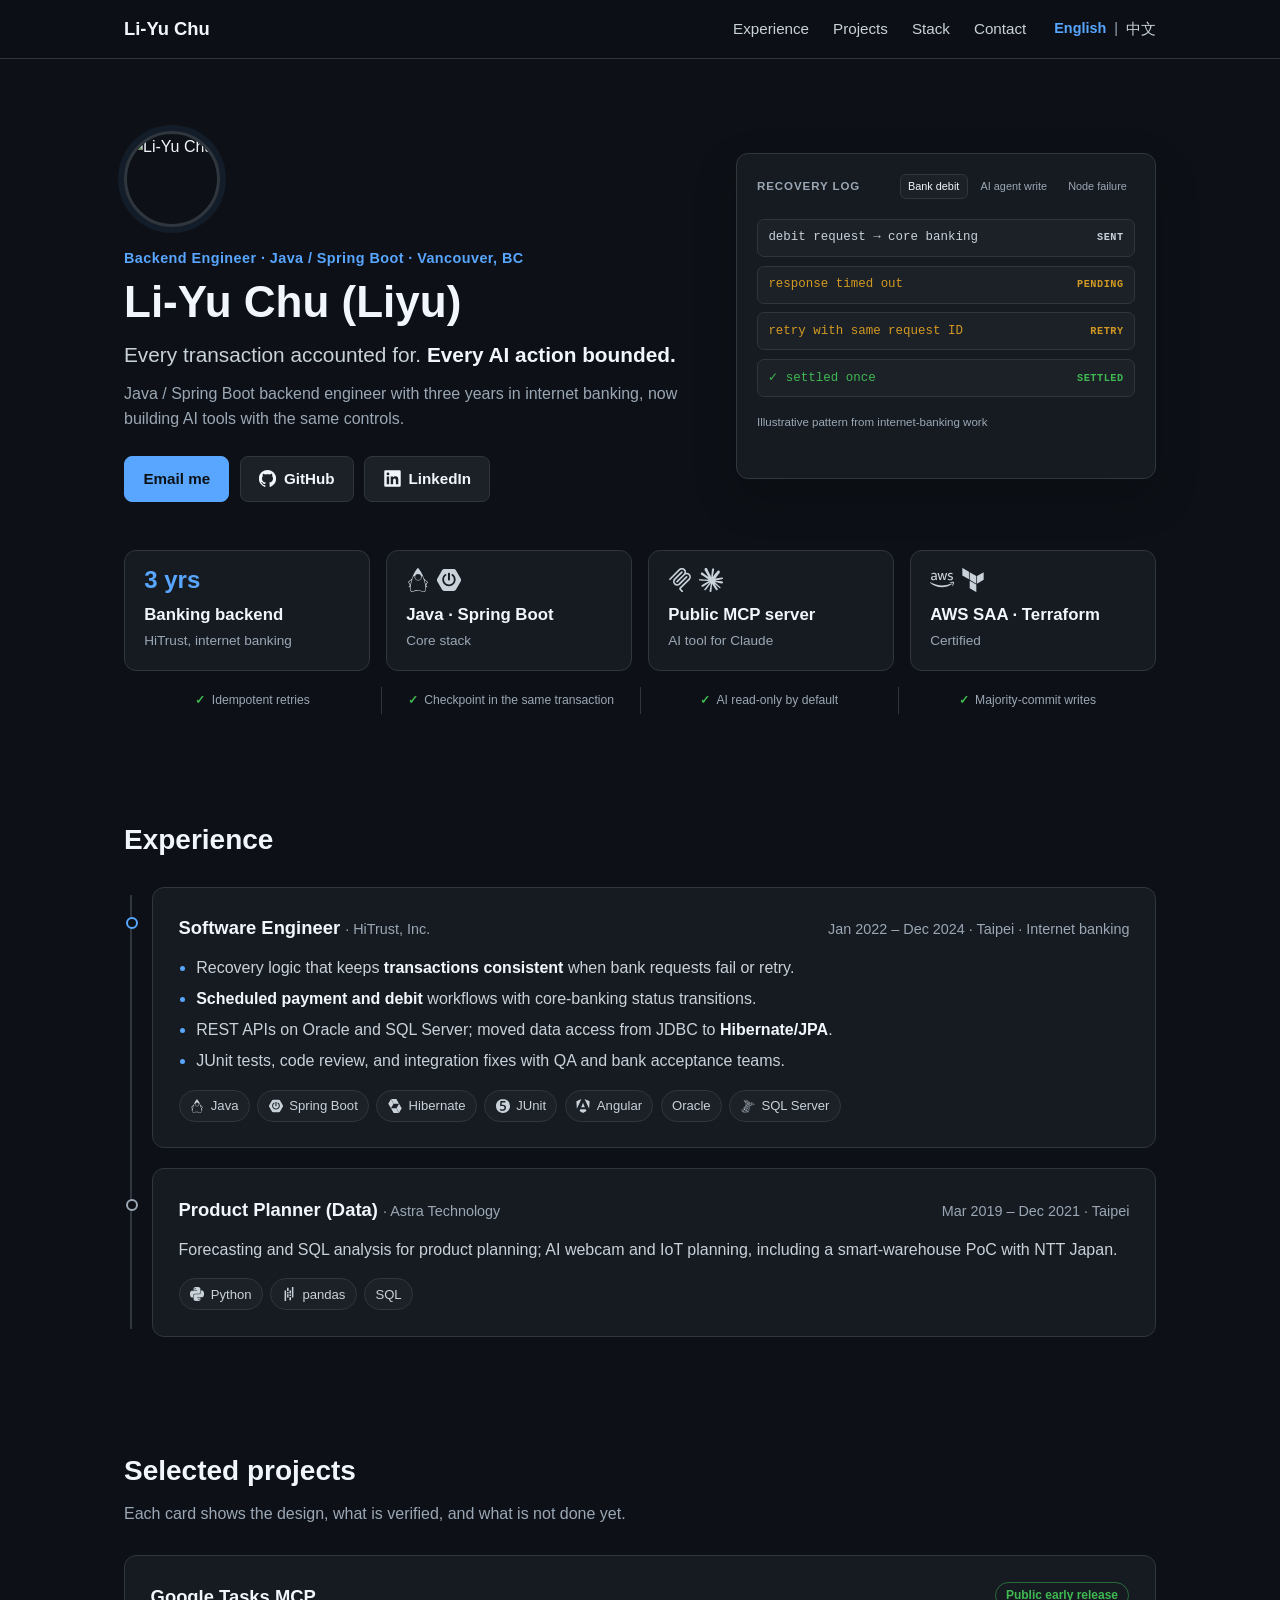
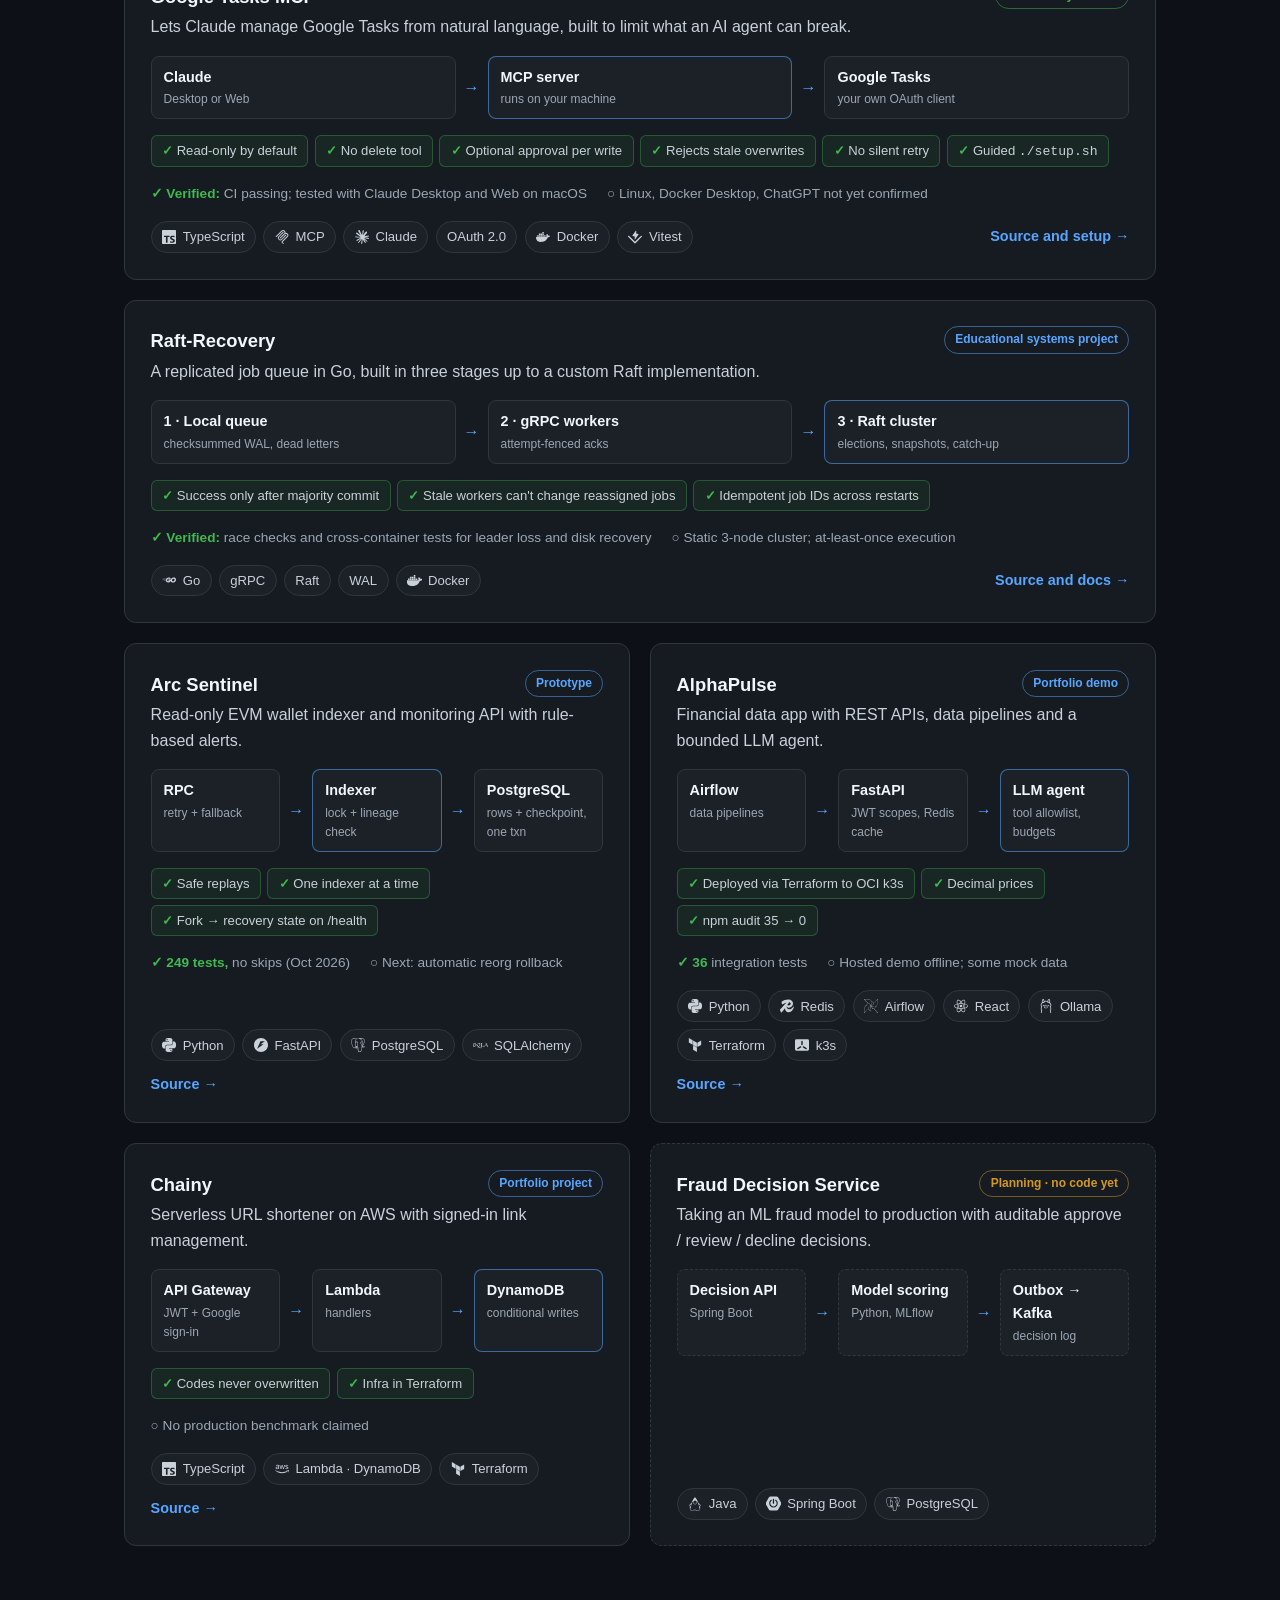
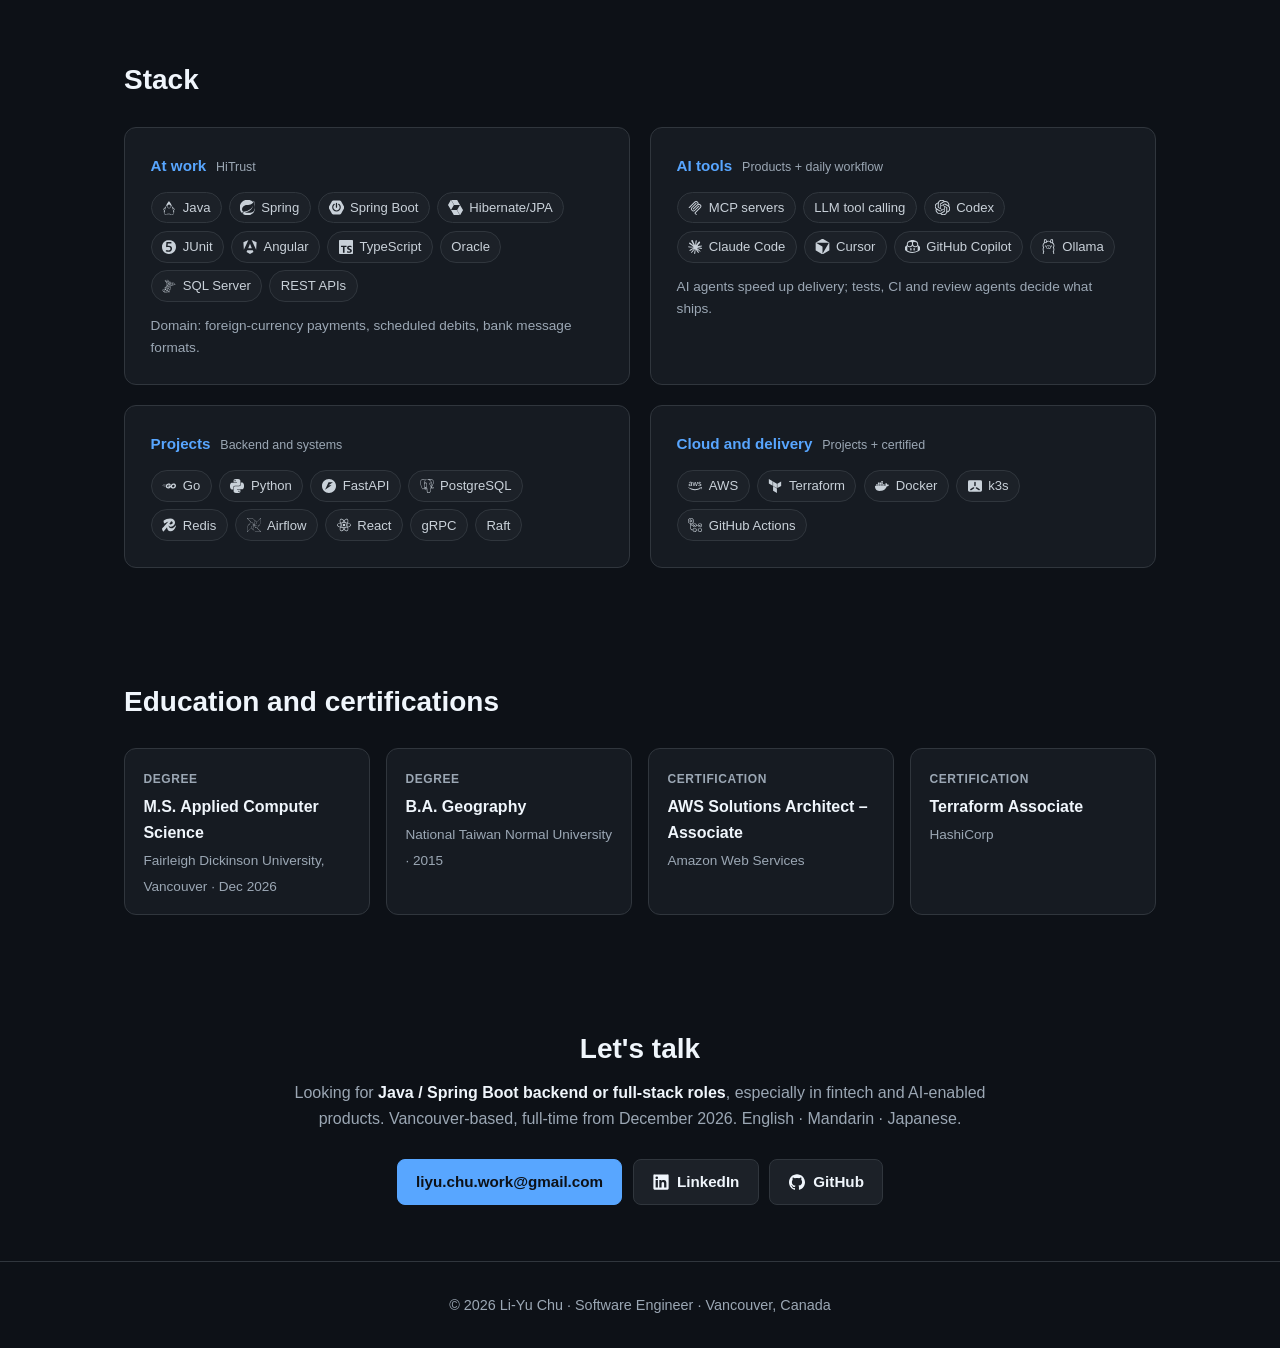
==== commit d61d0f13: "feat: implement transaction log hero Implements docs/hero-visual-spec.md. Committed by Claude becaus" ====
--- a/website/index.html
+++ b/website/index.html
@@ -18,6 +18,7 @@
   <meta property="og:locale" content="en_CA" />
   <meta property="og:image" content="https://luichu.dev/assets/images/profile/avatar.jpg" />
   <link rel="stylesheet" href="assets/css/site.css" />
+  <script src="assets/js/hero.js" defer></script>
   <script type="application/ld+json">
 {
   "@context": "https://schema.org",
@@ -62,23 +63,74 @@
     <section class="hero">
       <div class="container">
         <div class="hero-grid">
-          <img src="assets/images/profile/avatar.jpg" alt="Li-Yu Chu" class="profile-image" width="168" height="168" fetchpriority="high">
-          <div>
+          <div class="hero-copy">
+            <img src="assets/images/profile/avatar.jpg" alt="Li-Yu Chu" class="profile-image" width="96" height="96" fetchpriority="high">
             <p class="eyebrow">Backend Engineer · Java / Spring Boot · Vancouver, BC</p>
             <h1>Li-Yu Chu (Liyu)</h1>
-            <p class="headline">I build <strong>reliable backend systems</strong> with Java and Spring Boot, and <strong>AI tools</strong> people can use safely.</p>
+            <p class="headline">Every transaction accounted for. <strong>Every AI action bounded.</strong></p>
+            <p class="lead">Java / Spring Boot backend engineer with three years in internet banking, now building AI tools with the same controls.</p>
             <div class="cta-buttons">
               <a href="mailto:liyu.chu.work@gmail.com" class="btn btn-primary">Email me</a>
               <a href="https://github.com/ChuLiYu" class="btn"><span class="ico i-github" aria-hidden="true"></span>GitHub</a>
               <a href="https://linkedin.com/in/chuliyu" class="btn"><span class="ico i-linkedin" aria-hidden="true"></span>LinkedIn</a>
             </div>
           </div>
+          <article class="recovery-card" data-recovery-card aria-label="Recovery log">
+            <div class="recovery-card-head">
+              <p class="recovery-label">Recovery log</p>
+              <div class="recovery-tabs" aria-label="Recovery scenarios">
+                <button type="button" aria-pressed="true" data-scenario-button="0">Bank debit</button>
+                <button type="button" aria-pressed="false" data-scenario-button="1">AI agent write</button>
+                <button type="button" aria-pressed="false" data-scenario-button="2">Node failure</button>
+              </div>
+            </div>
+            <div class="recovery-content" data-recovery-content>
+              <div class="recovery-lines">
+                <div class="recovery-line"><span>debit request → core banking</span><span class="recovery-state">SENT</span></div>
+                <div class="recovery-line is-amber"><span>response timed out</span><span class="recovery-state">PENDING</span></div>
+                <div class="recovery-line is-amber"><span>retry with same request ID</span><span class="recovery-state">RETRY</span></div>
+                <div class="recovery-line is-green"><span>✓ settled once</span><span class="recovery-state">SETTLED</span></div>
+              </div>
+              <p class="recovery-source">Illustrative pattern from internet-banking work</p>
+            </div>
+            <template data-recovery-scenario="0">
+              <div class="recovery-lines">
+                <div class="recovery-line"><span>debit request → core banking</span><span class="recovery-state">SENT</span></div>
+                <div class="recovery-line is-amber"><span>response timed out</span><span class="recovery-state">PENDING</span></div>
+                <div class="recovery-line is-amber"><span>retry with same request ID</span><span class="recovery-state">RETRY</span></div>
+                <div class="recovery-line is-green"><span>✓ settled once</span><span class="recovery-state">SETTLED</span></div>
+              </div>
+              <p class="recovery-source">Illustrative pattern from internet-banking work</p>
+            </template>
+            <template data-recovery-scenario="1">
+              <div class="recovery-lines">
+                <div class="recovery-line"><span>Claude: mark task "Pay rent" done</span><span class="recovery-state">REQUEST</span></div>
+                <div class="recovery-line is-amber"><span>task changed since it was read</span><span class="recovery-state">CONFLICT</span></div>
+                <div class="recovery-line is-green"><span>✓ write rejected, nothing overwritten</span><span class="recovery-state">SAFE</span></div>
+              </div>
+              <p class="recovery-source"><a href="https://github.com/ChuLiYu/google-tasks-mcp">Google Tasks MCP</a></p>
+            </template>
+            <template data-recovery-scenario="2">
+              <div class="recovery-lines">
+                <div class="recovery-line is-amber"><span>leader node-1 stops responding</span><span class="recovery-state">DOWN</span></div>
+                <div class="recovery-line is-amber"><span>node-2 elected leader</span><span class="recovery-state">ELECTION</span></div>
+                <div class="recovery-line is-green"><span>✓ committed jobs intact</span><span class="recovery-state">COMMITTED</span></div>
+              </div>
+              <p class="recovery-source"><a href="https://github.com/ChuLiYu/raft-recovery">Raft-Recovery</a></p>
+            </template>
+          </article>
         </div>
         <div class="facts">
           <div class="fact"><div class="fact-icons"><span class="fact-big">3 yrs</span></div><span class="fact-value">Banking backend</span><span class="fact-label">HiTrust, internet banking</span></div>
           <div class="fact"><div class="fact-icons"><span class="ico i-java"></span><span class="ico i-springboot"></span></div><span class="fact-value">Java · Spring Boot</span><span class="fact-label">Core stack</span></div>
           <div class="fact"><div class="fact-icons"><span class="ico i-mcp"></span><span class="ico i-claude"></span></div><span class="fact-value">Public MCP server</span><span class="fact-label">AI tool for Claude</span></div>
           <div class="fact"><div class="fact-icons"><span class="ico i-aws"></span><span class="ico i-terraform"></span></div><span class="fact-value">AWS SAA · Terraform</span><span class="fact-label">Certified</span></div>
+        </div>
+        <div class="controls-strip" aria-label="System controls">
+          <span>Idempotent retries</span>
+          <span>Checkpoint in the same transaction</span>
+          <span>AI read-only by default</span>
+          <span>Majority-commit writes</span>
         </div>
       </div>
     </section>
--- a/website/assets/css/site.css
+++ b/website/assets/css/site.css
@@ -90,12 +90,14 @@
 
 /* Hero */
 .hero { padding: 4.5rem 0 3rem; }
-.hero-grid { display: grid; grid-template-columns: 168px 1fr; gap: 2.5rem; align-items: center; }
-.profile-image { width: 168px; height: 168px; border-radius: 50%; object-fit: cover; border: 3px solid var(--border); box-shadow: 0 0 0 6px rgba(88, 166, 255, .08); }
+.hero-grid { display: grid; grid-template-columns: minmax(0, 1fr) minmax(340px, 420px); gap: 3rem; align-items: center; }
+.hero-copy { min-width: 0; }
+.profile-image { display: block; width: 96px; height: 96px; margin-bottom: 1.25rem; border-radius: 50%; object-fit: cover; border: 3px solid var(--border); box-shadow: 0 0 0 6px rgba(88, 166, 255, .08); }
 .eyebrow { color: var(--blue); font-weight: 600; font-size: .9rem; letter-spacing: .03em; margin-bottom: .4rem; }
 .hero h1 { font-size: 2.75rem; line-height: 1.15; margin-bottom: .75rem; }
-.headline { font-size: 1.3rem; font-weight: 500; color: var(--text-2); line-height: 1.5; margin-bottom: 1.5rem; max-width: 680px; }
+.headline { font-size: 1.3rem; font-weight: 500; color: var(--text-2); line-height: 1.5; margin-bottom: .65rem; max-width: 600px; }
 .headline strong { color: var(--text); }
+.lead { color: var(--text-3); max-width: 600px; margin-bottom: 1.5rem; }
 .cta-buttons { display: flex; gap: .65rem; flex-wrap: wrap; }
 .btn {
   display: inline-flex; align-items: center; gap: .5rem; padding: .6rem 1.15rem; border-radius: 8px; text-decoration: none;
@@ -105,6 +107,39 @@
 .btn:hover { border-color: var(--blue); color: var(--blue); }
 .btn-primary { background: var(--blue); border-color: var(--blue); color: var(--bg); }
 .btn-primary:hover { background: transparent; color: var(--blue); }
+
+.recovery-card {
+  min-width: 0; min-height: 326px; padding: 1.25rem;
+  background: var(--bg-card); border: 1px solid var(--border); border-radius: var(--radius);
+  box-shadow: 0 18px 45px rgba(0, 0, 0, .2);
+}
+.recovery-card-head { display: flex; align-items: center; justify-content: space-between; gap: .75rem; margin-bottom: 1.25rem; }
+.recovery-label { flex: none; color: var(--text-3); font-size: .72rem; font-weight: 700; letter-spacing: .08em; text-transform: uppercase; }
+.recovery-tabs { display: none; align-items: center; justify-content: flex-end; gap: .3rem; }
+.js .recovery-tabs { display: flex; }
+.recovery-tabs button {
+  min-width: 0; padding: .28rem .45rem; border: 1px solid transparent; border-radius: 6px;
+  color: var(--text-3); background: transparent; font: inherit; font-size: .68rem; line-height: 1.25; cursor: pointer;
+}
+.recovery-tabs button:hover { color: var(--text); border-color: var(--border); }
+.recovery-tabs button[aria-pressed="true"] { color: var(--text); background: var(--bg-raised); border-color: var(--border); }
+.recovery-tabs button:focus-visible { outline: 2px solid var(--blue); outline-offset: 2px; }
+.recovery-content { font-family: ui-monospace, SFMono-Regular, Menlo, monospace; }
+.recovery-lines { display: grid; gap: .55rem; }
+.recovery-line {
+  display: grid; grid-template-columns: minmax(0, 1fr) auto; align-items: baseline; gap: .75rem;
+  padding: .58rem .65rem; color: var(--text-2); background: var(--bg-raised); border: 1px solid var(--border); border-radius: 7px;
+  font-size: .78rem; line-height: 1.4;
+}
+.recovery-line > :first-child { min-width: 0; overflow-wrap: anywhere; }
+.recovery-line.is-amber { color: var(--amber); }
+.recovery-line.is-green { color: var(--green); }
+.recovery-state { font-size: .64rem; font-weight: 700; letter-spacing: .05em; }
+.recovery-content.is-animating .recovery-line { opacity: 0; transform: translateY(4px); transition: opacity .22s ease, transform .22s ease; }
+.recovery-content.is-animating .recovery-line.is-visible { opacity: 1; transform: translateY(0); }
+.recovery-source { min-height: 1.2em; margin-top: 1rem; color: var(--text-3); font-family: -apple-system, BlinkMacSystemFont, 'Segoe UI', Roboto, 'Noto Sans TC', 'PingFang TC', sans-serif; font-size: .72rem; }
+.recovery-source a { color: var(--text-3); text-underline-offset: 2px; }
+.recovery-source a:hover { color: var(--blue); }
 
 .facts { display: grid; grid-template-columns: repeat(4, 1fr); gap: 1rem; margin-top: 3rem; }
 .fact { background: var(--bg-card); border: 1px solid var(--border); border-radius: var(--radius); padding: 1.1rem 1.2rem; }
@@ -112,6 +147,10 @@
 .fact-big { font-size: 1.5rem; font-weight: 700; line-height: 1; color: var(--blue); }
 .fact-value { display: block; font-weight: 700; font-size: 1.05rem; color: var(--text); }
 .fact-label { display: block; color: var(--text-3); font-size: .85rem; margin-top: .1rem; }
+.controls-strip { display: flex; align-items: stretch; margin-top: 1rem; color: var(--text-3); font-size: .76rem; }
+.controls-strip span { flex: 1 1 0; min-width: 0; padding: .25rem .9rem; text-align: center; }
+.controls-strip span + span { border-left: 1px solid var(--border); }
+.controls-strip span::before { content: '✓'; margin-right: .4rem; color: var(--green); font-weight: 700; }
 
 /* Sections */
 .section { padding: 3.5rem 0; scroll-margin-top: 4.5rem; }
@@ -211,6 +250,8 @@
 .footer { border-top: 1px solid var(--border); padding: 2rem 0; text-align: center; color: var(--text-3); font-size: .9rem; }
 
 @media (max-width: 860px) {
+  .hero-grid { grid-template-columns: 1fr; gap: 2rem; }
+  .recovery-card { width: 100%; }
   .facts, .creds { grid-template-columns: repeat(2, 1fr); }
   .projects-grid, .stack-grid { grid-template-columns: 1fr; }
 }
@@ -218,13 +259,23 @@
   .header { position: static; }
   .section { scroll-margin-top: 0; }
   .hero { padding-top: 2.5rem; }
-  .hero-grid { grid-template-columns: 1fr; gap: 1.25rem; }
-  .profile-image { width: 104px; height: 104px; }
+  .hero-grid { gap: 1.5rem; }
   .hero h1 { font-size: 2rem; }
   .headline { font-size: 1.1rem; }
+  .recovery-card { min-height: 0; padding: 1rem; }
+  .recovery-card-head { align-items: flex-start; flex-direction: column; }
+  .recovery-tabs, .js .recovery-tabs { width: 100%; justify-content: stretch; }
+  .recovery-tabs button { flex: 1 1 0; }
+  .controls-strip { flex-wrap: wrap; }
+  .controls-strip span { flex-basis: 50%; padding: .4rem .6rem; }
+  .controls-strip span:nth-child(odd) { border-left: 0; }
   .nav-links { gap: .9rem; }
   .flow { flex-direction: column; }
   .arrow { transform: rotate(90deg); }
   .node { min-width: 0; }
 }
-@media (prefers-reduced-motion: reduce) { html { scroll-behavior: auto; } * { transition: none !important; } }
+@media (prefers-reduced-motion: reduce) {
+  html { scroll-behavior: auto; }
+  * { transition: none !important; }
+  .recovery-content.is-animating .recovery-line { opacity: 1; transform: none; }
+}
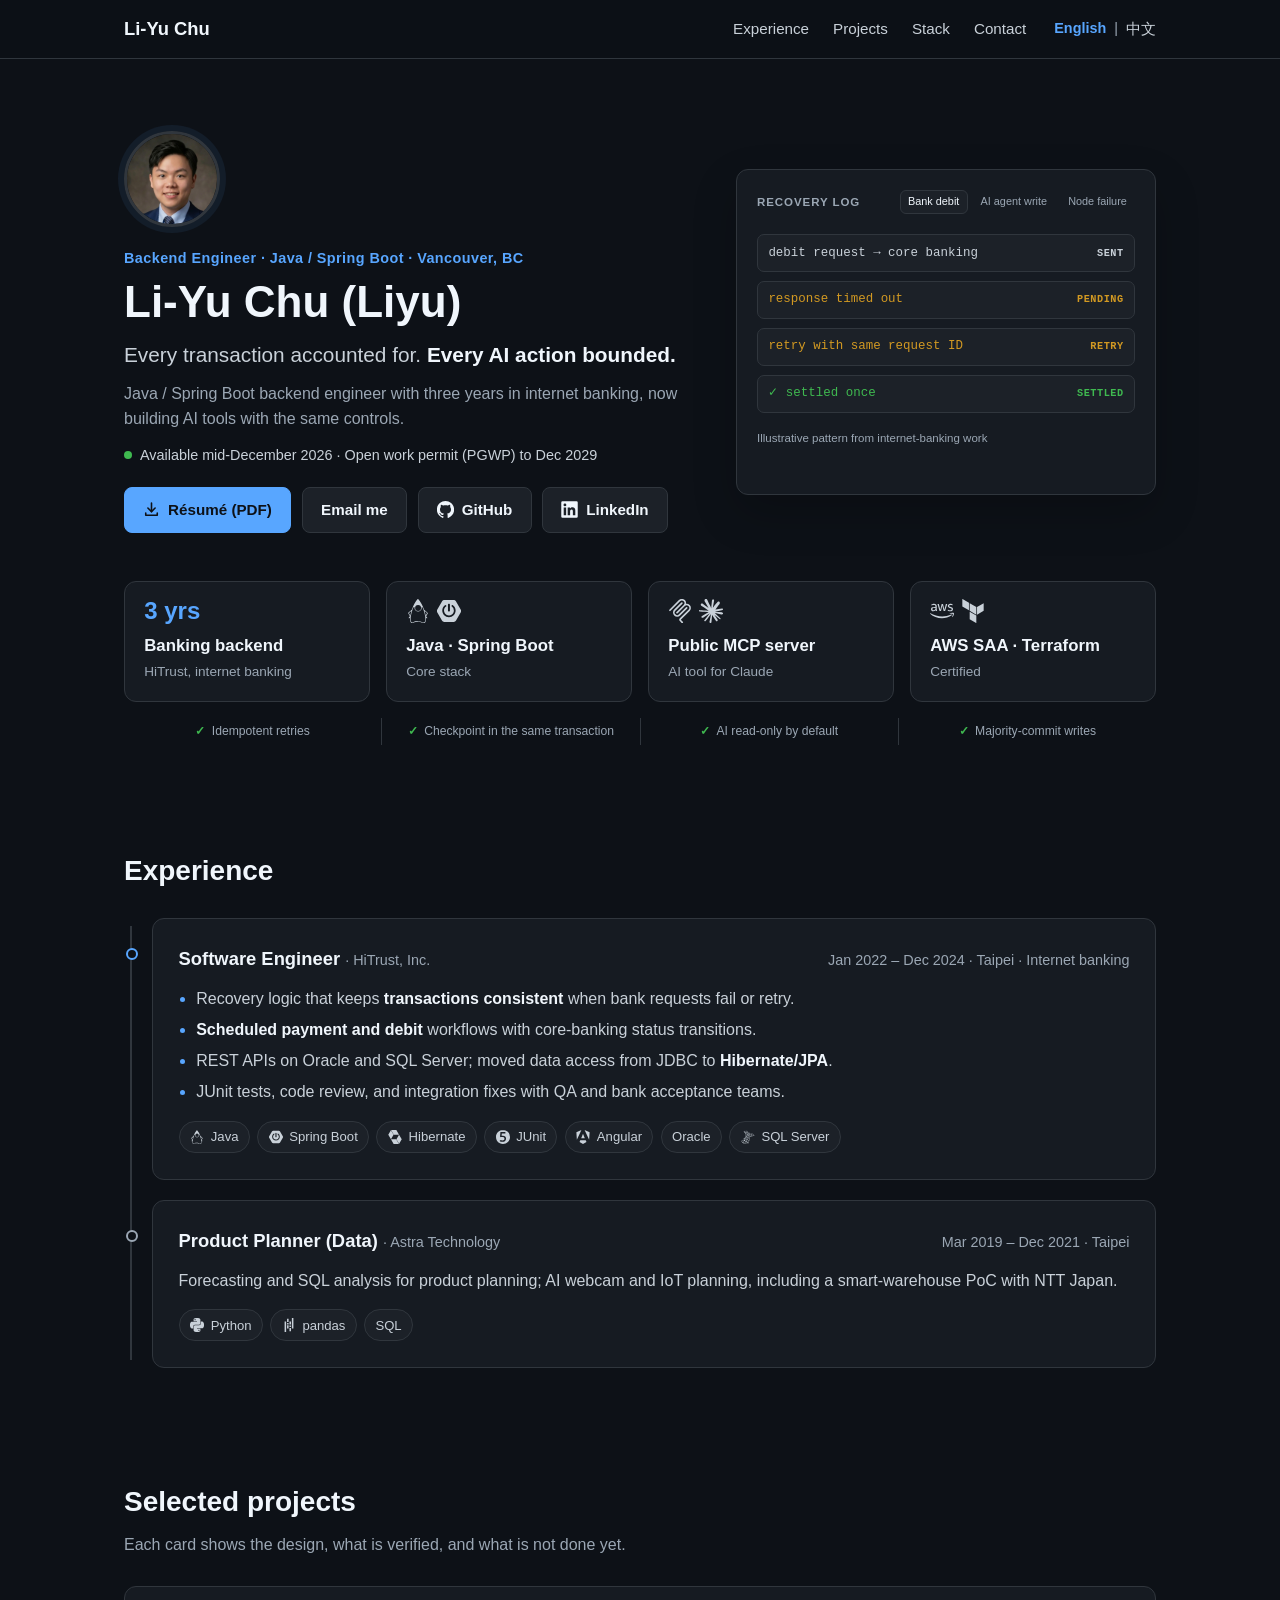
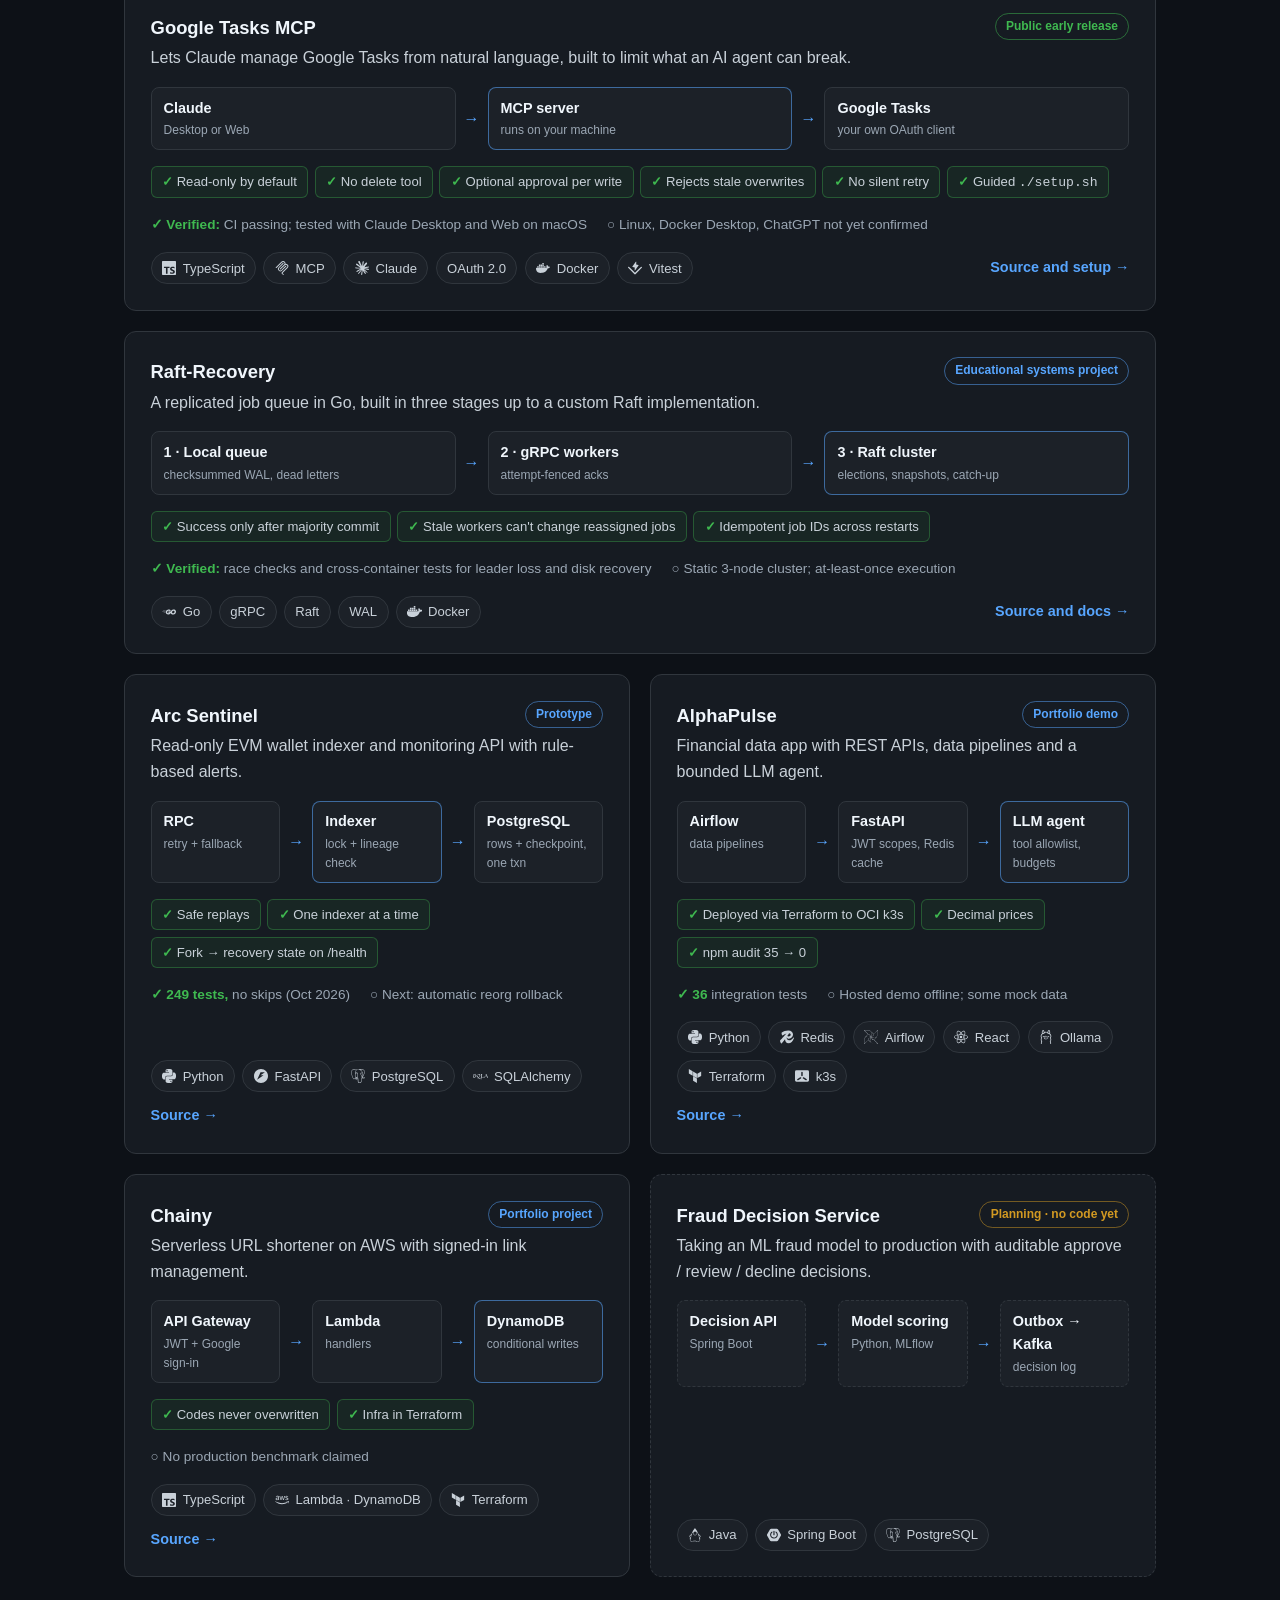
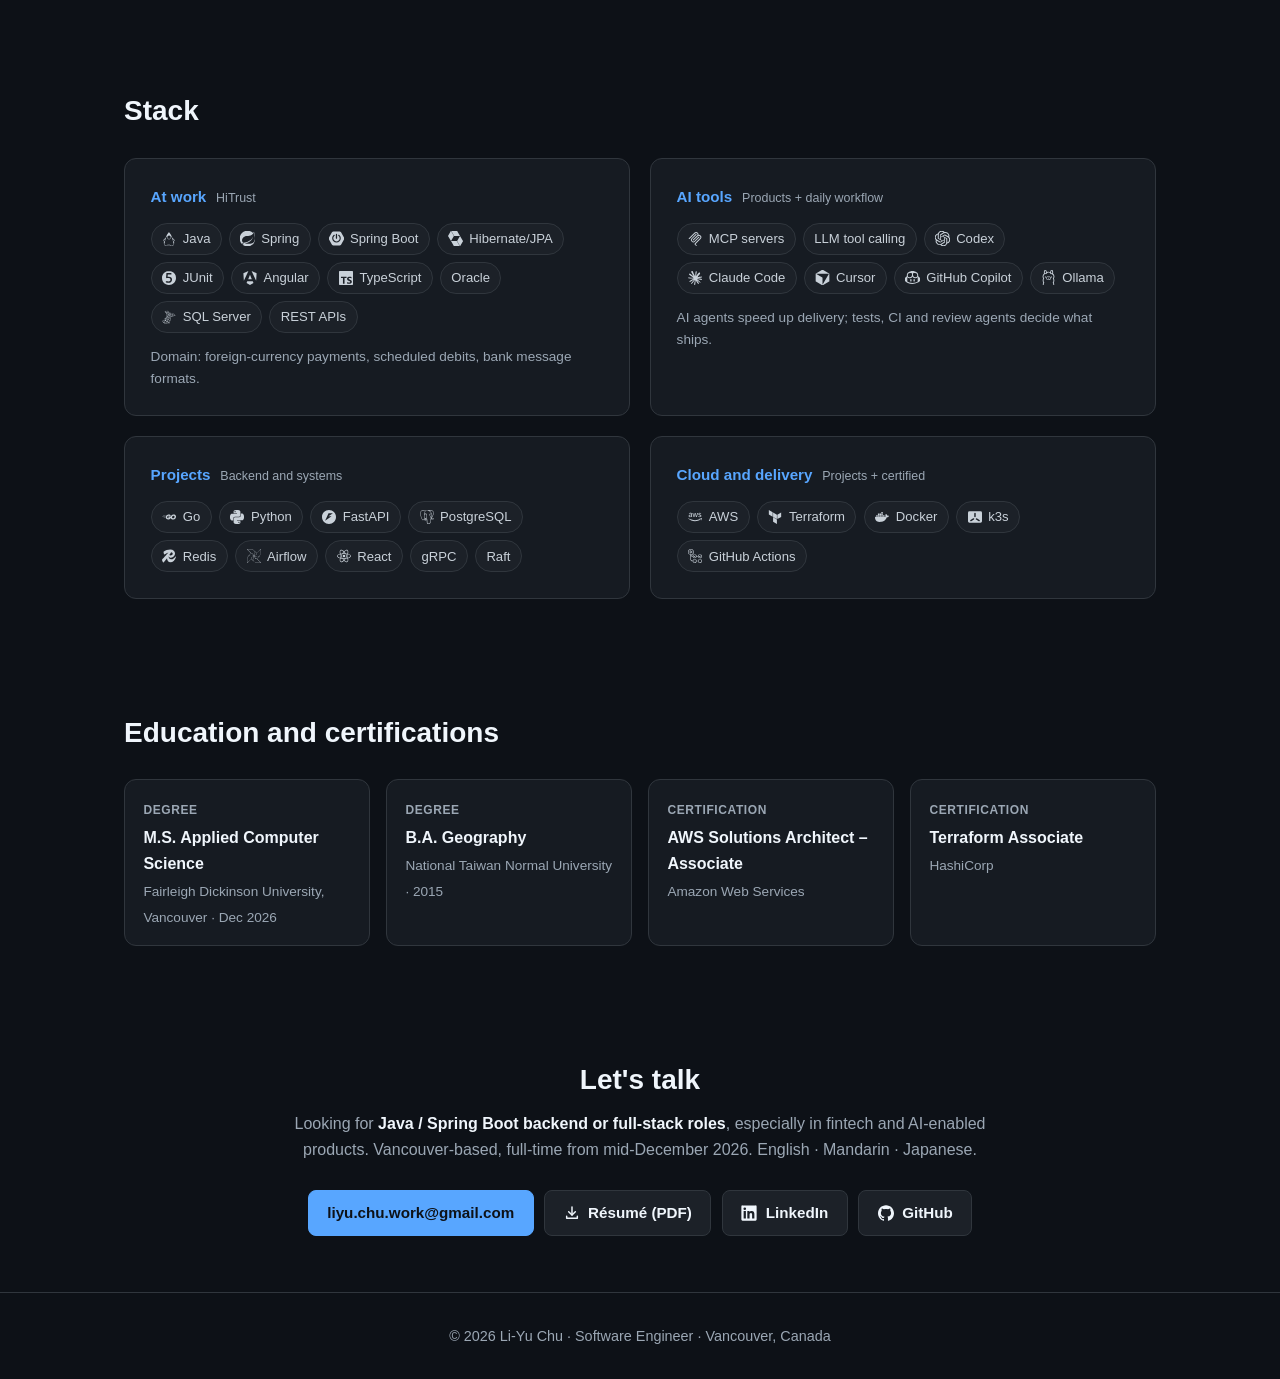
==== commit 7a6d34b2: "Add résumé download and availability line - One-page résumé PDF (no phone number) under assets/resum" ====
--- a/website/index.html
+++ b/website/index.html
@@ -69,8 +69,10 @@
             <h1>Li-Yu Chu (Liyu)</h1>
             <p class="headline">Every transaction accounted for. <strong>Every AI action bounded.</strong></p>
             <p class="lead">Java / Spring Boot backend engineer with three years in internet banking, now building AI tools with the same controls.</p>
+            <p class="availability"><span class="dot" aria-hidden="true"></span>Available mid-December 2026 · Open work permit (PGWP) to Dec 2029</p>
             <div class="cta-buttons">
-              <a href="mailto:liyu.chu.work@gmail.com" class="btn btn-primary">Email me</a>
+              <a href="assets/resume/LiYu_Chu_Resume.pdf" class="btn btn-primary" target="_blank" rel="noopener"><span class="ico i-download" aria-hidden="true"></span>Résumé (PDF)</a>
+              <a href="mailto:liyu.chu.work@gmail.com" class="btn">Email me</a>
               <a href="https://github.com/ChuLiYu" class="btn"><span class="ico i-github" aria-hidden="true"></span>GitHub</a>
               <a href="https://linkedin.com/in/chuliyu" class="btn"><span class="ico i-linkedin" aria-hidden="true"></span>LinkedIn</a>
             </div>
@@ -440,9 +442,10 @@
     <section id="contact" class="section contact">
       <div class="container">
         <h2 class="section-title">Let's talk</h2>
-        <p class="section-intro">Looking for <strong>Java / Spring Boot backend or full-stack roles</strong>, especially in fintech and AI-enabled products. Vancouver-based, full-time from December 2026. English · Mandarin · Japanese.</p>
+        <p class="section-intro">Looking for <strong>Java / Spring Boot backend or full-stack roles</strong>, especially in fintech and AI-enabled products. Vancouver-based, full-time from mid-December 2026. English · Mandarin · Japanese.</p>
         <div class="cta-buttons">
           <a href="mailto:liyu.chu.work@gmail.com" class="btn btn-primary">liyu.chu.work@gmail.com</a>
+          <a href="assets/resume/LiYu_Chu_Resume.pdf" class="btn" target="_blank" rel="noopener"><span class="ico i-download" aria-hidden="true"></span>Résumé (PDF)</a>
           <a href="https://linkedin.com/in/chuliyu" class="btn"><span class="ico i-linkedin" aria-hidden="true"></span>LinkedIn</a>
           <a href="https://github.com/ChuLiYu" class="btn"><span class="ico i-github" aria-hidden="true"></span>GitHub</a>
         </div>
--- a/website/assets/css/site.css
+++ b/website/assets/css/site.css
@@ -71,6 +71,7 @@
 .i-mcp { --i: url(../icons/mcp.svg); --c: #f0f6fc; }
 .i-github { --i: url(../icons/github.svg); --c: #f0f6fc; }
 .i-linkedin { --i: url(../icons/linkedin.svg); --c: #0a66c2; }
+.i-download { --i: url(../icons/download.svg); }
 
 /* Header */
 .header {
@@ -98,6 +99,8 @@
 .headline { font-size: 1.3rem; font-weight: 500; color: var(--text-2); line-height: 1.5; margin-bottom: .65rem; max-width: 600px; }
 .headline strong { color: var(--text); }
 .lead { color: var(--text-3); max-width: 600px; margin-bottom: 1.5rem; }
+.availability { color: var(--text-2); font-size: .9rem; margin: -.75rem 0 1.25rem; }
+.availability .dot { display: inline-block; width: .5rem; height: .5rem; margin-right: .5rem; border-radius: 50%; background: var(--green); vertical-align: .08em; }
 .cta-buttons { display: flex; gap: .65rem; flex-wrap: wrap; }
 .btn {
   display: inline-flex; align-items: center; gap: .5rem; padding: .6rem 1.15rem; border-radius: 8px; text-decoration: none;
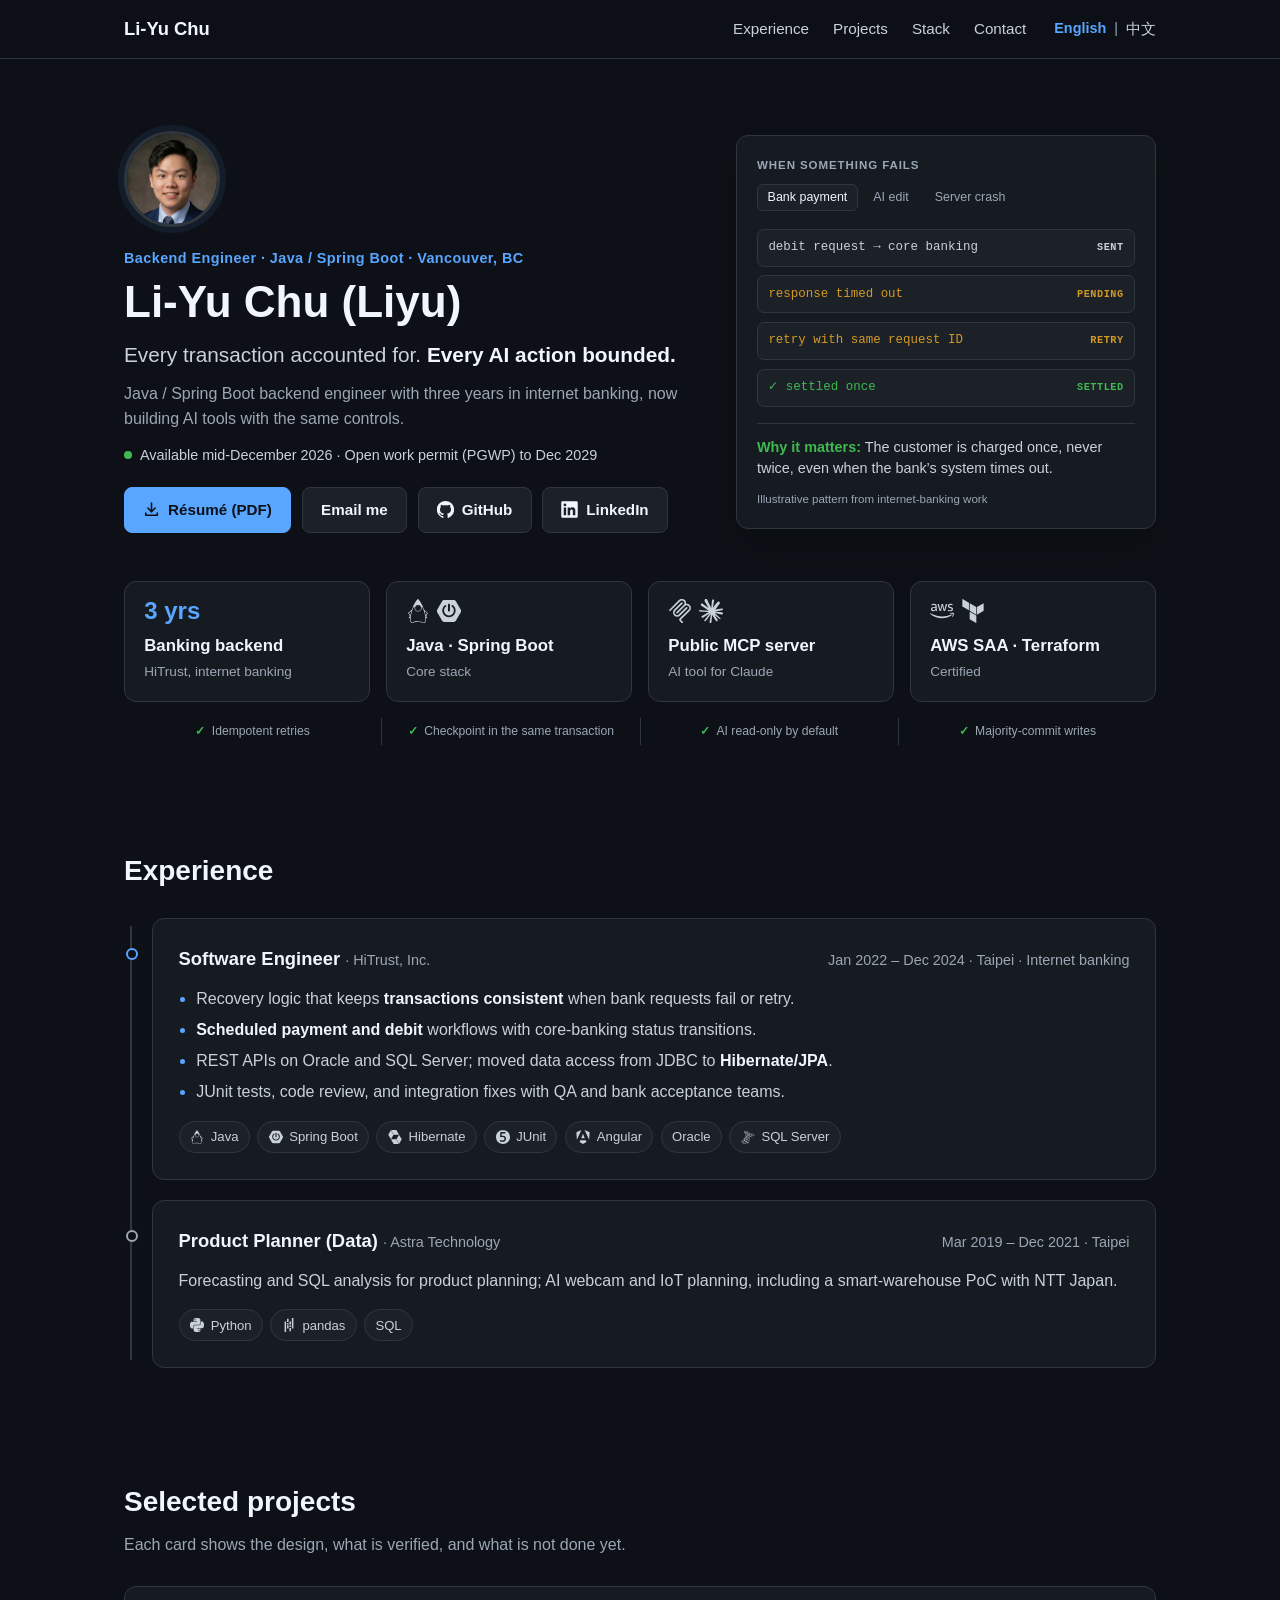
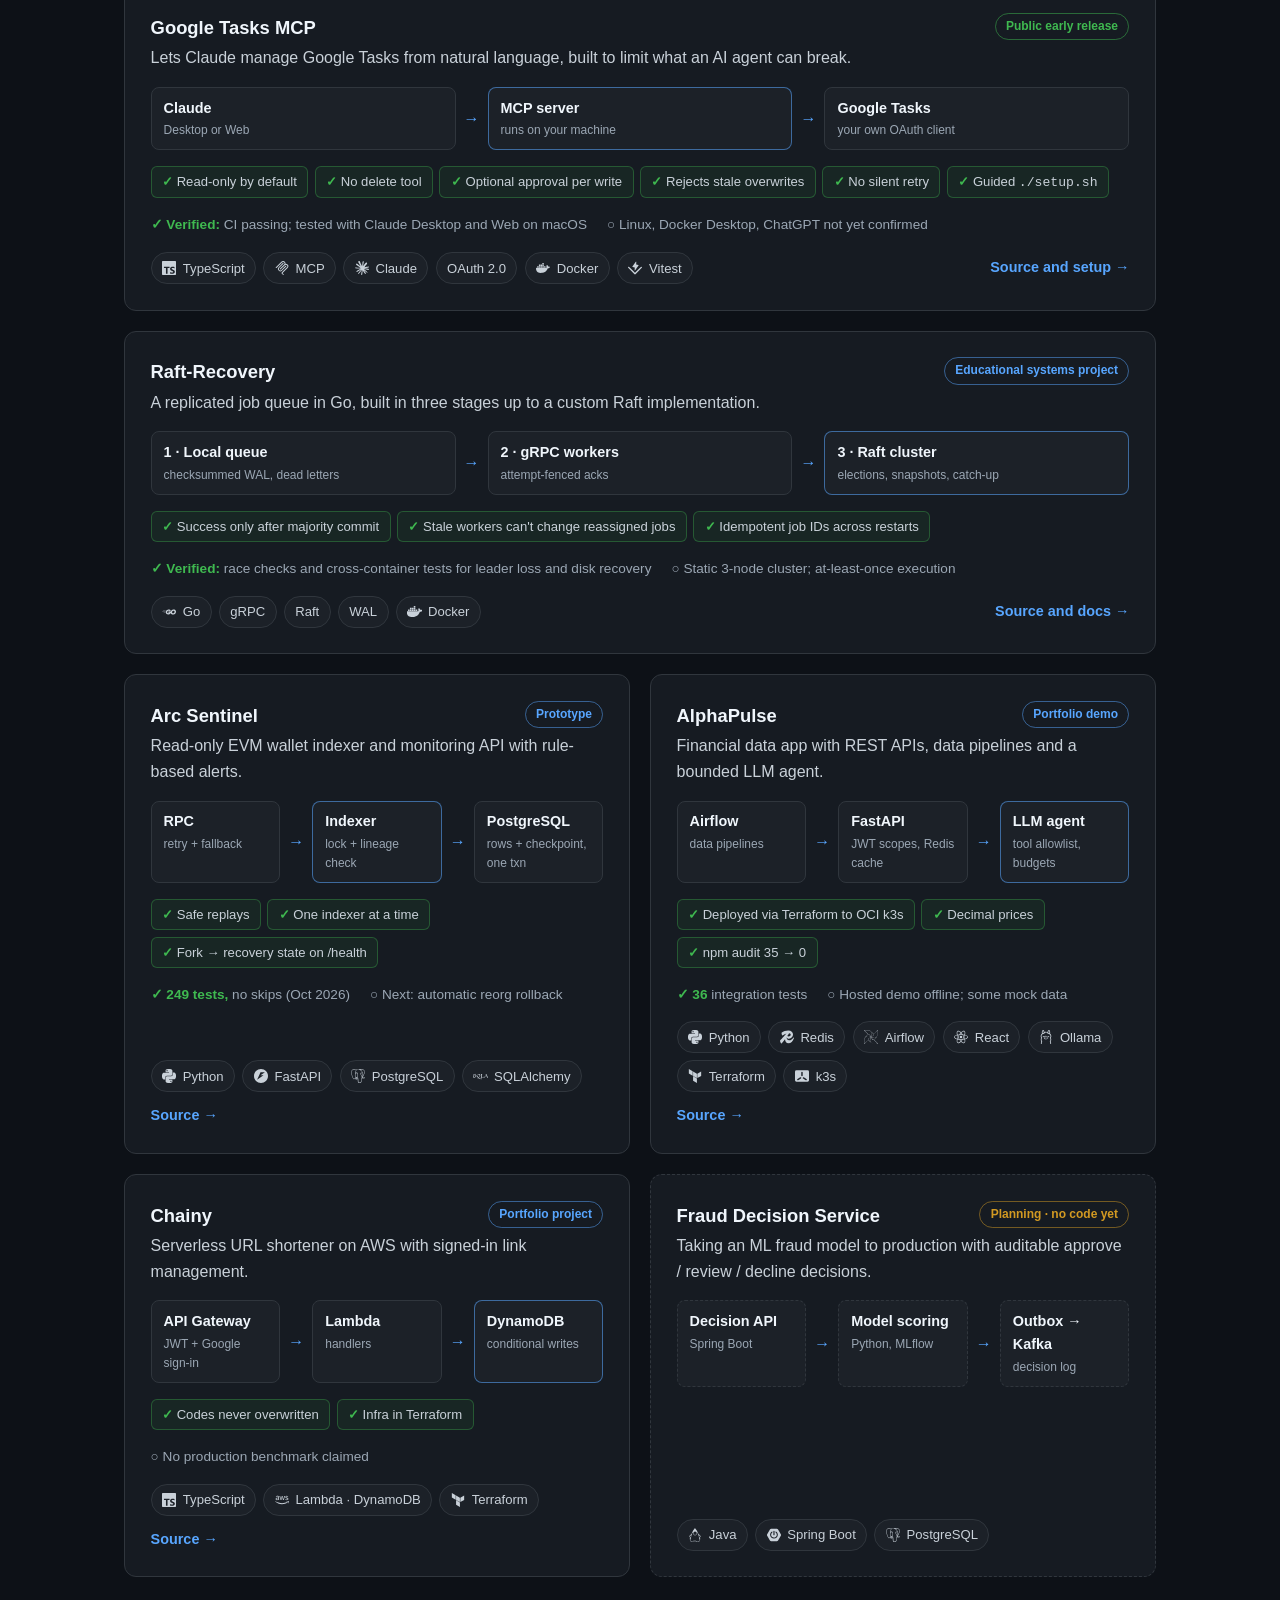
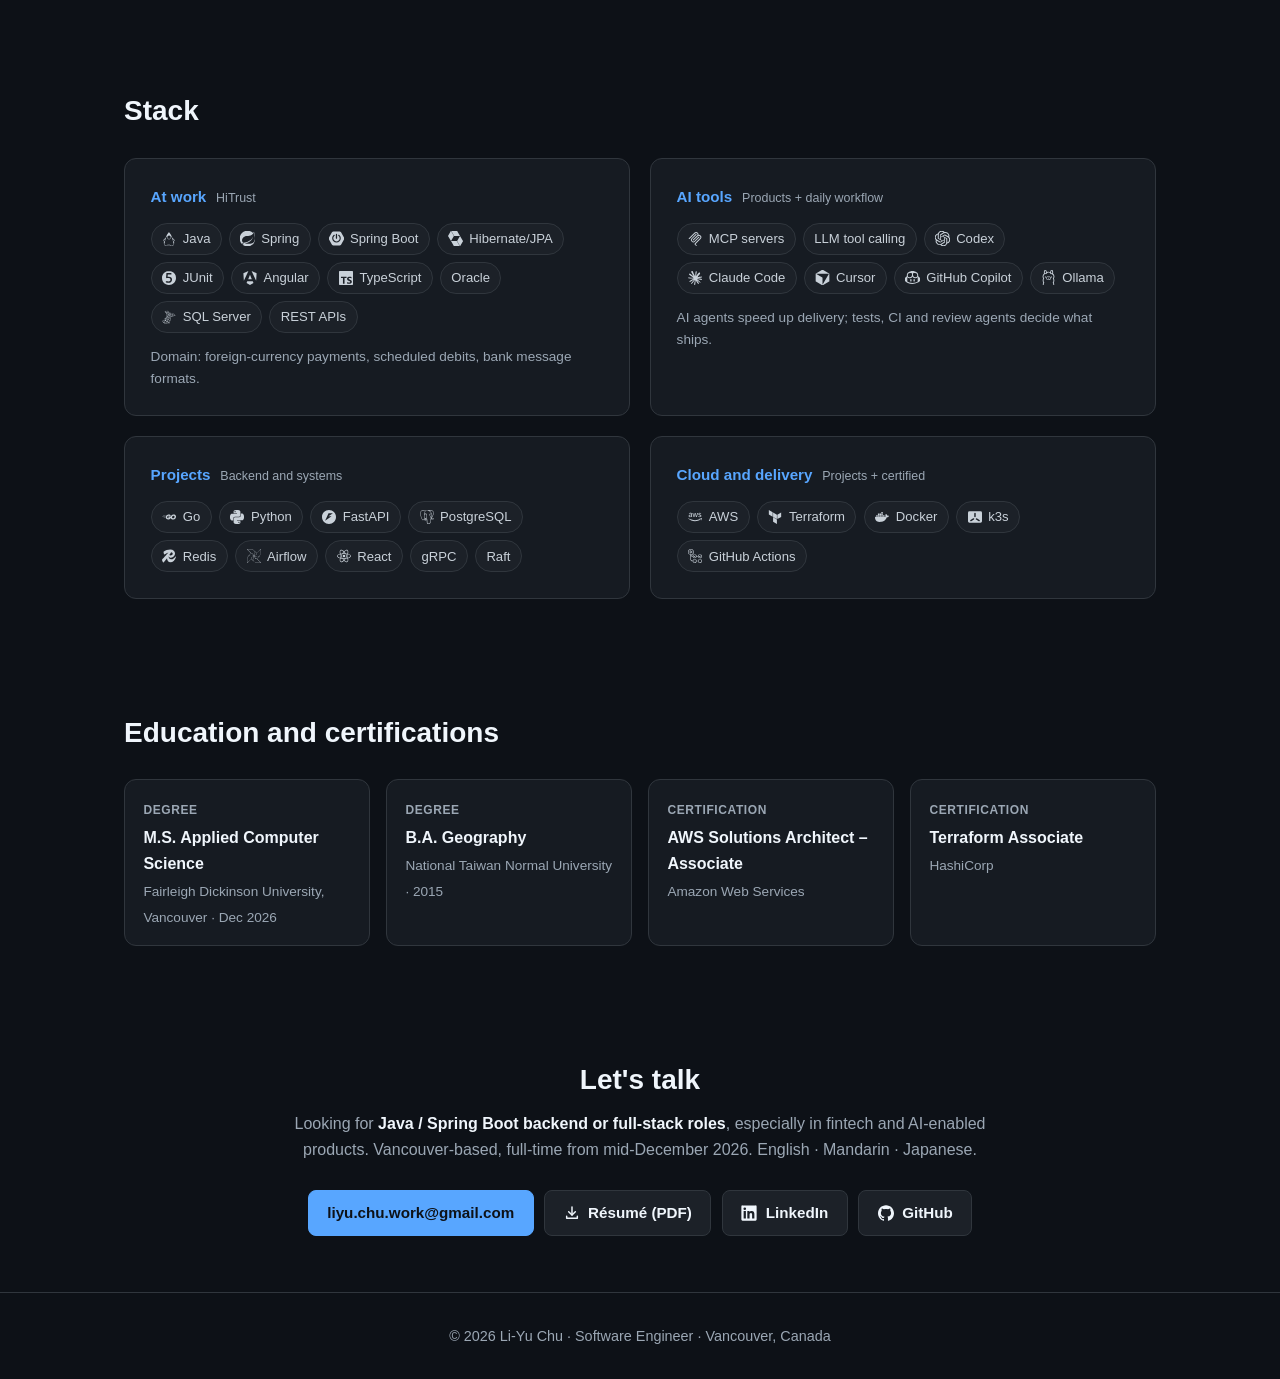
==== commit 354be158: "Plain-language hero card, favicon and share previews - Card retitled "When something fails" with pla" ====
--- a/website/index.html
+++ b/website/index.html
@@ -3,8 +3,8 @@
 <head>
   <meta charset="utf-8" />
   <meta name="viewport" content="width=device-width,initial-scale=1" />
-  <title>Li-Yu Chu | Java / Spring Boot Backend Engineer — Banking, Reliable Systems &amp; AI Tools</title>
-  <meta name="description" content="Vancouver-based backend engineer with three years building internet banking software in Java and Spring Boot. Ships practical AI tools, including a public MCP server for Claude, and reliable systems in Go, Python and TypeScript." />
+  <title>Li-Yu Chu | Java / Spring Boot Backend Engineer in Vancouver</title>
+  <meta name="description" content="Backend engineer in Vancouver with three years building internet banking software in Java and Spring Boot. Applies the same controls to AI tools and distributed systems. Available mid-December 2026." />
   <meta name="keywords" content="Li-Yu Chu, Liyu, Software Engineer, Backend Engineer, Java Developer, Fintech, Java, Spring Boot, AI tools, LLM, Claude, Go, Python, TypeScript, PostgreSQL, Raft, MCP, AWS, Terraform" />
   <meta name="author" content="Li-Yu Chu" />
   <link rel="canonical" href="https://luichu.dev/" />
@@ -13,10 +13,17 @@
   <link rel="alternate" hreflang="x-default" href="https://luichu.dev/" />
   <meta property="og:type" content="profile" />
   <meta property="og:url" content="https://luichu.dev/" />
-  <meta property="og:title" content="Li-Yu Chu | Java / Spring Boot Backend Engineer — Banking, Reliable Systems &amp; AI Tools" />
-  <meta property="og:description" content="Three years building internet banking software in Java and Spring Boot. Ships practical AI tools such as a public MCP server for Claude, plus reliable systems in Go, Python and TypeScript." />
+  <meta property="og:title" content="Li-Yu Chu — Every transaction accounted for. Every AI action bounded." />
+  <meta property="og:description" content="Java / Spring Boot backend engineer with three years in internet banking, now building AI tools with the same controls. Vancouver, available mid-December 2026." />
   <meta property="og:locale" content="en_CA" />
-  <meta property="og:image" content="https://luichu.dev/assets/images/profile/avatar.jpg" />
+  <meta property="og:image" content="https://luichu.dev/assets/images/og-en.png" />
+  <meta property="og:image:width" content="1200" />
+  <meta property="og:image:height" content="630" />
+  <meta property="og:image:alt" content="Li-Yu Chu, backend engineer: every transaction accounted for, every AI action bounded." />
+  <meta name="twitter:card" content="summary_large_image" />
+  <link rel="icon" href="/favicon.svg" type="image/svg+xml" />
+  <link rel="icon" href="/favicon-32.png" sizes="32x32" type="image/png" />
+  <link rel="apple-touch-icon" href="/apple-touch-icon.png" />
   <link rel="stylesheet" href="assets/css/site.css" />
   <script src="assets/js/hero.js" defer></script>
   <script type="application/ld+json">
@@ -77,13 +84,13 @@
               <a href="https://linkedin.com/in/chuliyu" class="btn"><span class="ico i-linkedin" aria-hidden="true"></span>LinkedIn</a>
             </div>
           </div>
-          <article class="recovery-card" data-recovery-card aria-label="Recovery log">
+          <article class="recovery-card" data-recovery-card aria-label="What happens when something fails">
             <div class="recovery-card-head">
-              <p class="recovery-label">Recovery log</p>
-              <div class="recovery-tabs" aria-label="Recovery scenarios">
-                <button type="button" aria-pressed="true" data-scenario-button="0">Bank debit</button>
-                <button type="button" aria-pressed="false" data-scenario-button="1">AI agent write</button>
-                <button type="button" aria-pressed="false" data-scenario-button="2">Node failure</button>
+              <p class="recovery-label">When something fails</p>
+              <div class="recovery-tabs" aria-label="Failure scenarios">
+                <button type="button" aria-pressed="true" data-scenario-button="0">Bank payment</button>
+                <button type="button" aria-pressed="false" data-scenario-button="1">AI edit</button>
+                <button type="button" aria-pressed="false" data-scenario-button="2">Server crash</button>
               </div>
             </div>
             <div class="recovery-content" data-recovery-content>
@@ -93,6 +100,7 @@
                 <div class="recovery-line is-amber"><span>retry with same request ID</span><span class="recovery-state">RETRY</span></div>
                 <div class="recovery-line is-green"><span>✓ settled once</span><span class="recovery-state">SETTLED</span></div>
               </div>
+              <p class="recovery-outcome"><b>Why it matters:</b> The customer is charged once, never twice, even when the bank’s system times out.</p>
               <p class="recovery-source">Illustrative pattern from internet-banking work</p>
             </div>
             <template data-recovery-scenario="0">
@@ -102,6 +110,7 @@
                 <div class="recovery-line is-amber"><span>retry with same request ID</span><span class="recovery-state">RETRY</span></div>
                 <div class="recovery-line is-green"><span>✓ settled once</span><span class="recovery-state">SETTLED</span></div>
               </div>
+              <p class="recovery-outcome"><b>Why it matters:</b> The customer is charged once, never twice, even when the bank’s system times out.</p>
               <p class="recovery-source">Illustrative pattern from internet-banking work</p>
             </template>
             <template data-recovery-scenario="1">
@@ -110,6 +119,7 @@
                 <div class="recovery-line is-amber"><span>task changed since it was read</span><span class="recovery-state">CONFLICT</span></div>
                 <div class="recovery-line is-green"><span>✓ write rejected, nothing overwritten</span><span class="recovery-state">SAFE</span></div>
               </div>
+              <p class="recovery-outcome"><b>Why it matters:</b> The AI cannot overwrite a change you made after it last looked.</p>
               <p class="recovery-source"><a href="https://github.com/ChuLiYu/google-tasks-mcp">Google Tasks MCP</a></p>
             </template>
             <template data-recovery-scenario="2">
@@ -118,6 +128,7 @@
                 <div class="recovery-line is-amber"><span>node-2 elected leader</span><span class="recovery-state">ELECTION</span></div>
                 <div class="recovery-line is-green"><span>✓ committed jobs intact</span><span class="recovery-state">COMMITTED</span></div>
               </div>
+              <p class="recovery-outcome"><b>Why it matters:</b> One server going down does not lose work that was already finished.</p>
               <p class="recovery-source"><a href="https://github.com/ChuLiYu/raft-recovery">Raft-Recovery</a></p>
             </template>
           </article>
--- a/website/assets/css/site.css
+++ b/website/assets/css/site.css
@@ -116,13 +116,13 @@
   background: var(--bg-card); border: 1px solid var(--border); border-radius: var(--radius);
   box-shadow: 0 18px 45px rgba(0, 0, 0, .2);
 }
-.recovery-card-head { display: flex; align-items: center; justify-content: space-between; gap: .75rem; margin-bottom: 1.25rem; }
+.recovery-card-head { display: flex; flex-direction: column; align-items: flex-start; gap: .6rem; margin-bottom: 1.1rem; }
 .recovery-label { flex: none; color: var(--text-3); font-size: .72rem; font-weight: 700; letter-spacing: .08em; text-transform: uppercase; }
-.recovery-tabs { display: none; align-items: center; justify-content: flex-end; gap: .3rem; }
+.recovery-tabs { display: none; align-items: center; justify-content: flex-start; gap: .3rem; flex-wrap: wrap; }
 .js .recovery-tabs { display: flex; }
 .recovery-tabs button {
-  min-width: 0; padding: .28rem .45rem; border: 1px solid transparent; border-radius: 6px;
-  color: var(--text-3); background: transparent; font: inherit; font-size: .68rem; line-height: 1.25; cursor: pointer;
+  min-width: 0; padding: .3rem .6rem; border: 1px solid transparent; border-radius: 6px;
+  color: var(--text-3); background: transparent; font: inherit; font-size: .78rem; line-height: 1.25; cursor: pointer; white-space: nowrap;
 }
 .recovery-tabs button:hover { color: var(--text); border-color: var(--border); }
 .recovery-tabs button[aria-pressed="true"] { color: var(--text); background: var(--bg-raised); border-color: var(--border); }
@@ -140,7 +140,9 @@
 .recovery-state { font-size: .64rem; font-weight: 700; letter-spacing: .05em; }
 .recovery-content.is-animating .recovery-line { opacity: 0; transform: translateY(4px); transition: opacity .22s ease, transform .22s ease; }
 .recovery-content.is-animating .recovery-line.is-visible { opacity: 1; transform: translateY(0); }
-.recovery-source { min-height: 1.2em; margin-top: 1rem; color: var(--text-3); font-family: -apple-system, BlinkMacSystemFont, 'Segoe UI', Roboto, 'Noto Sans TC', 'PingFang TC', sans-serif; font-size: .72rem; }
+.recovery-outcome { margin-top: 1rem; padding-top: .8rem; border-top: 1px solid var(--border); color: var(--text-2); font-family: -apple-system, BlinkMacSystemFont, 'Segoe UI', Roboto, 'Noto Sans TC', 'PingFang TC', sans-serif; font-size: .9rem; line-height: 1.5; }
+.recovery-outcome b { color: var(--green); font-weight: 600; }
+.recovery-source { min-height: 1.2em; margin-top: .6rem; color: var(--text-3); font-family: -apple-system, BlinkMacSystemFont, 'Segoe UI', Roboto, 'Noto Sans TC', 'PingFang TC', sans-serif; font-size: .72rem; }
 .recovery-source a { color: var(--text-3); text-underline-offset: 2px; }
 .recovery-source a:hover { color: var(--blue); }
 
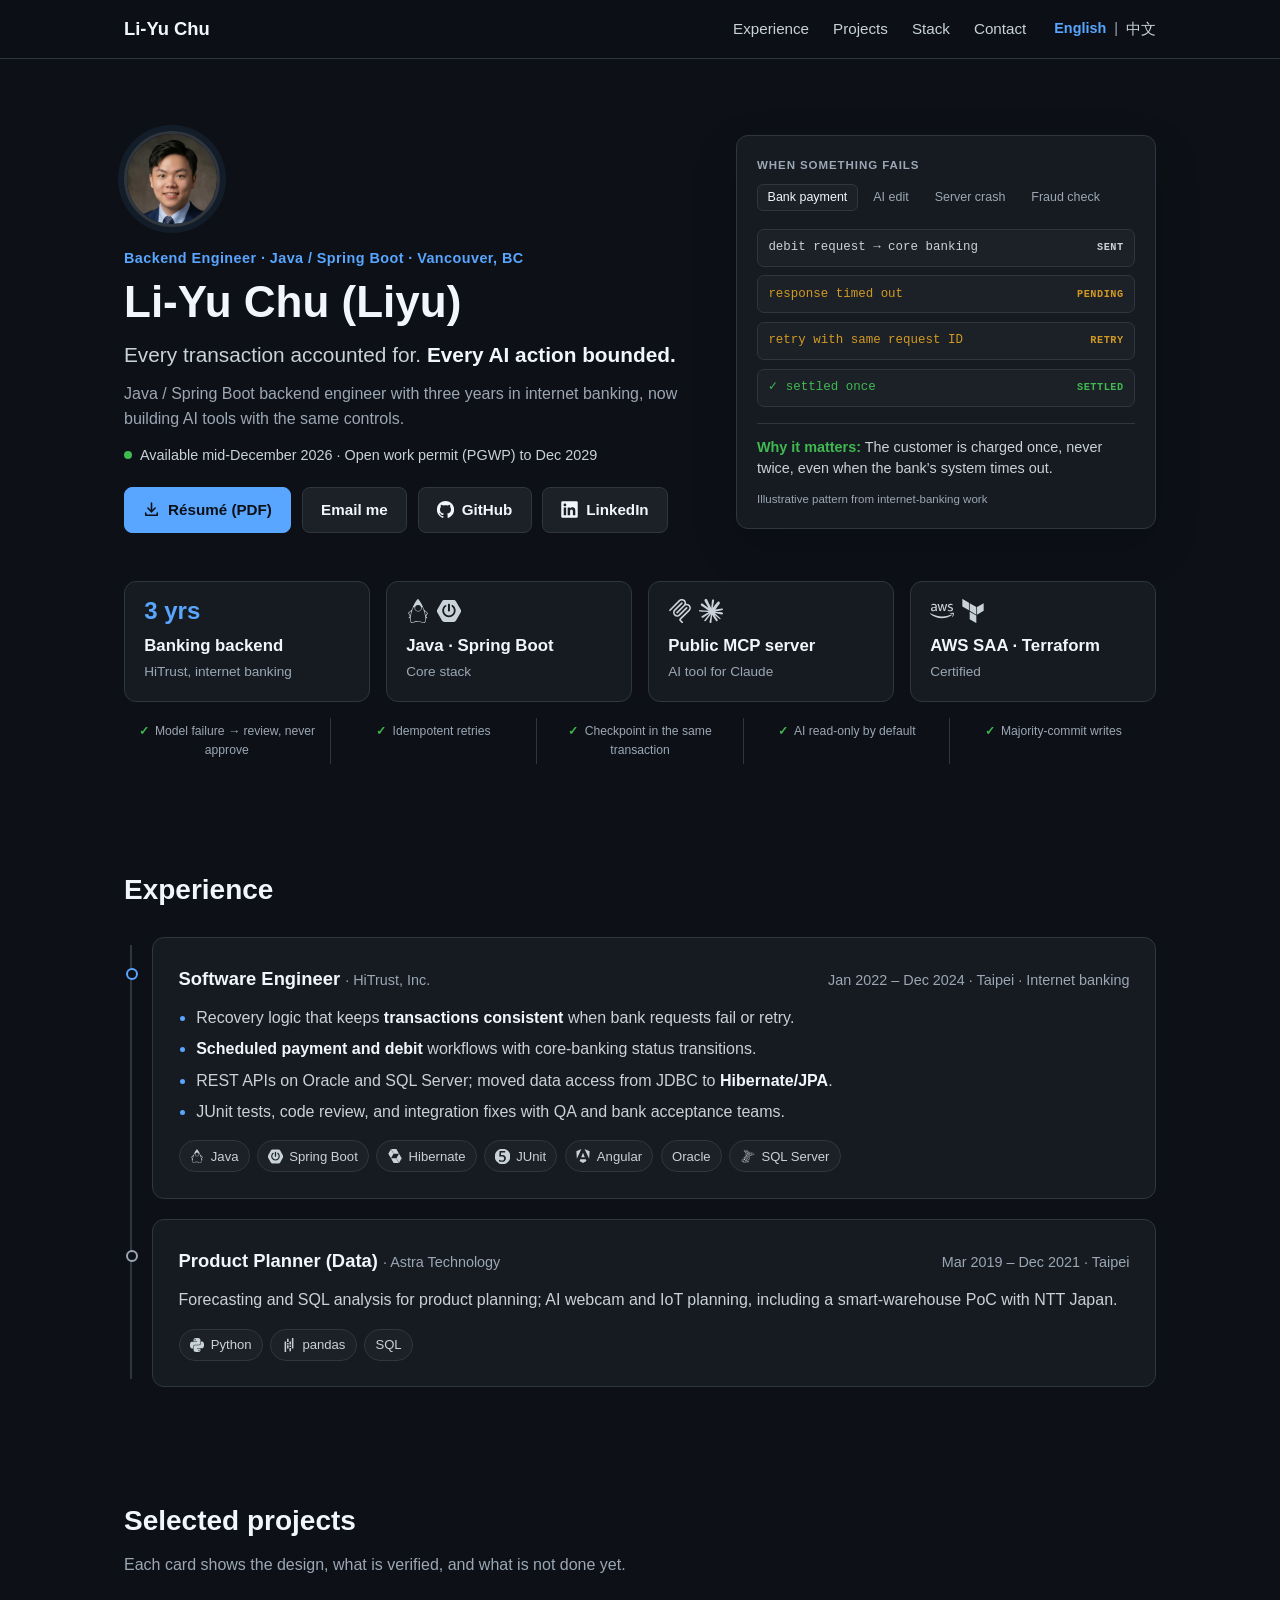
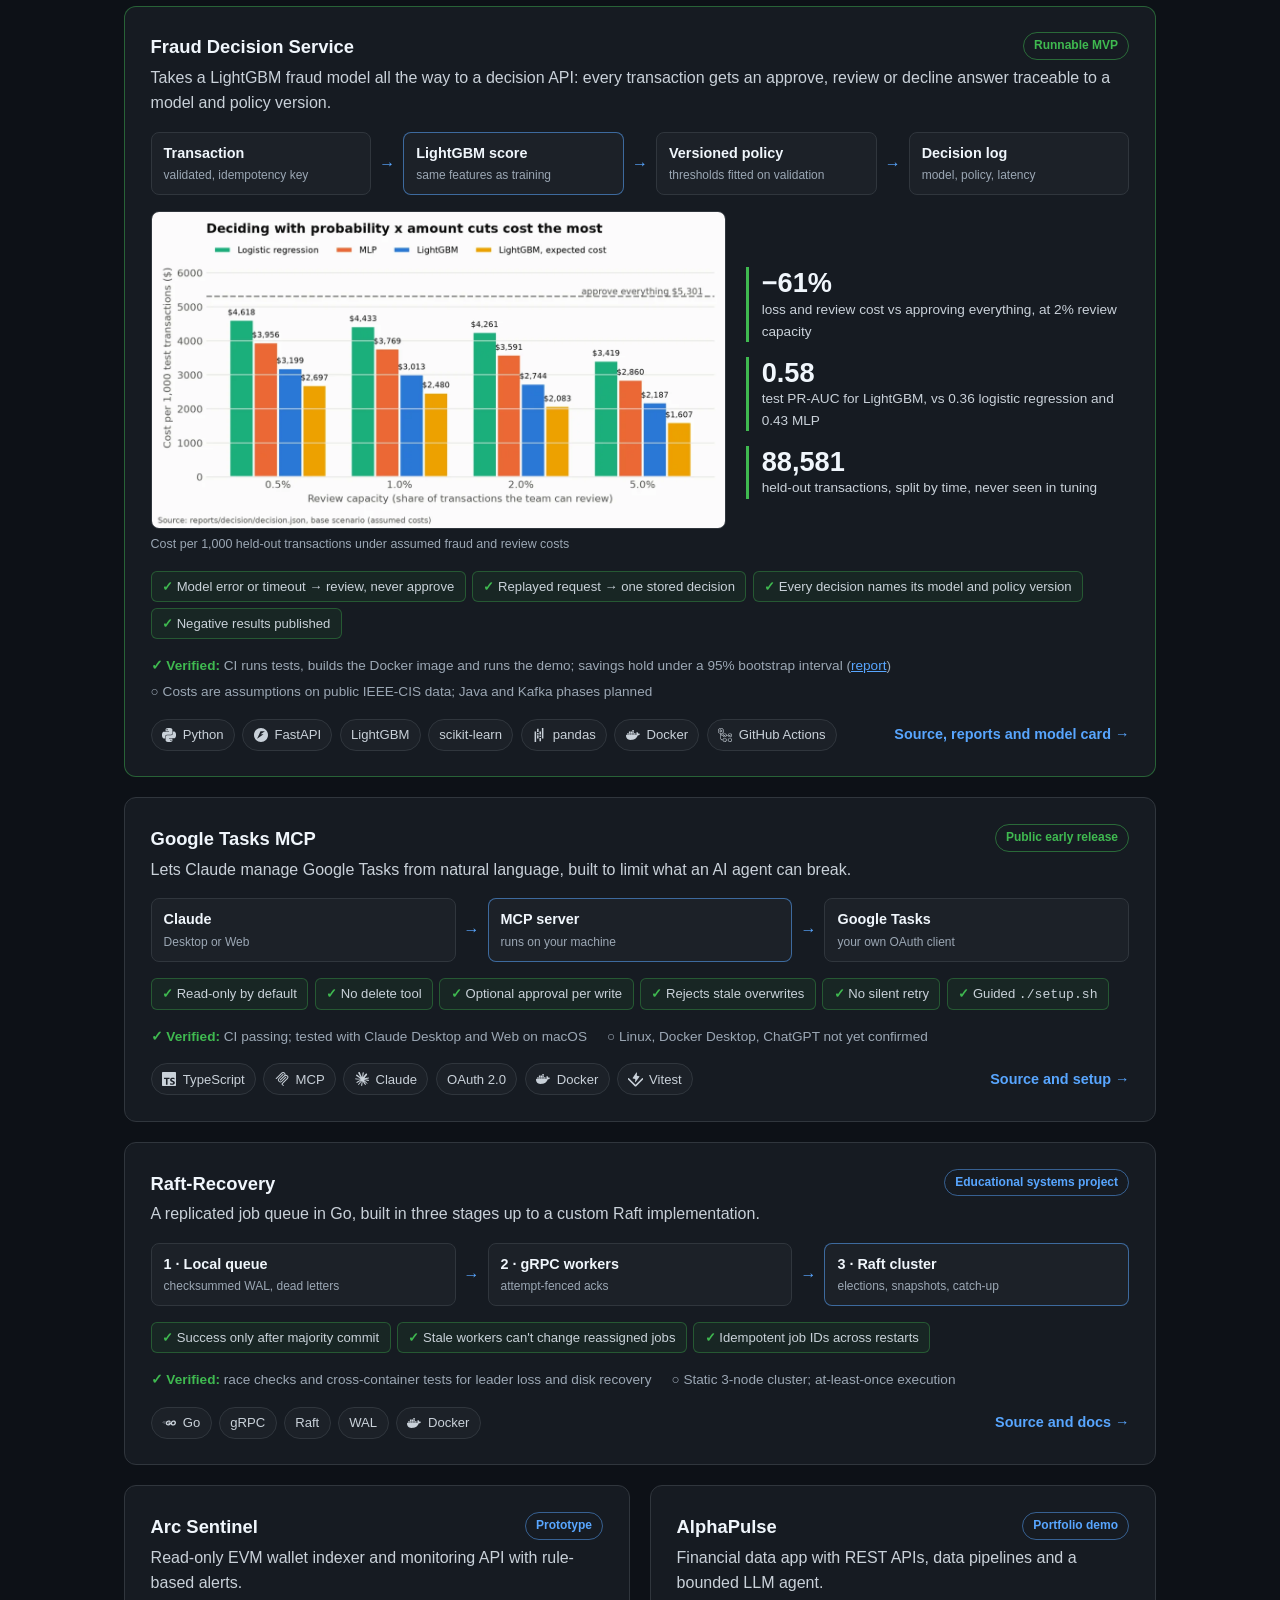
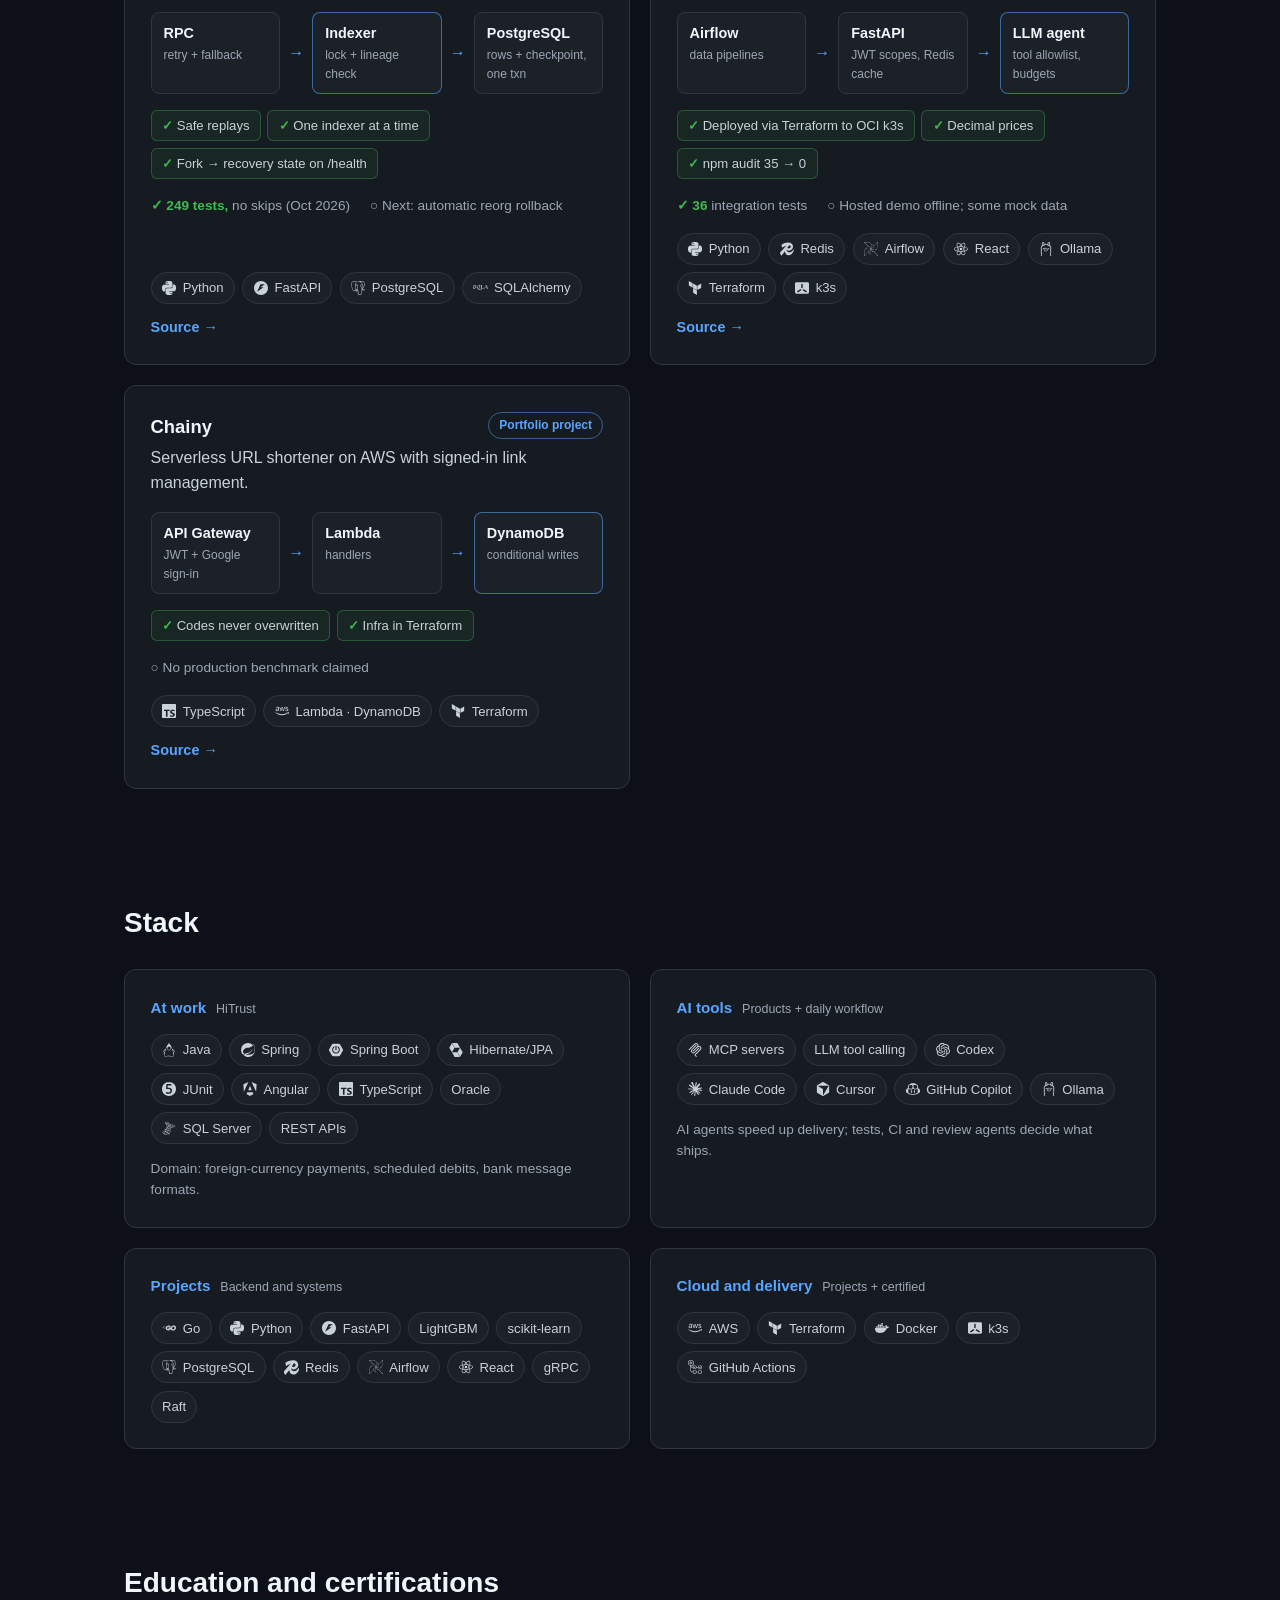
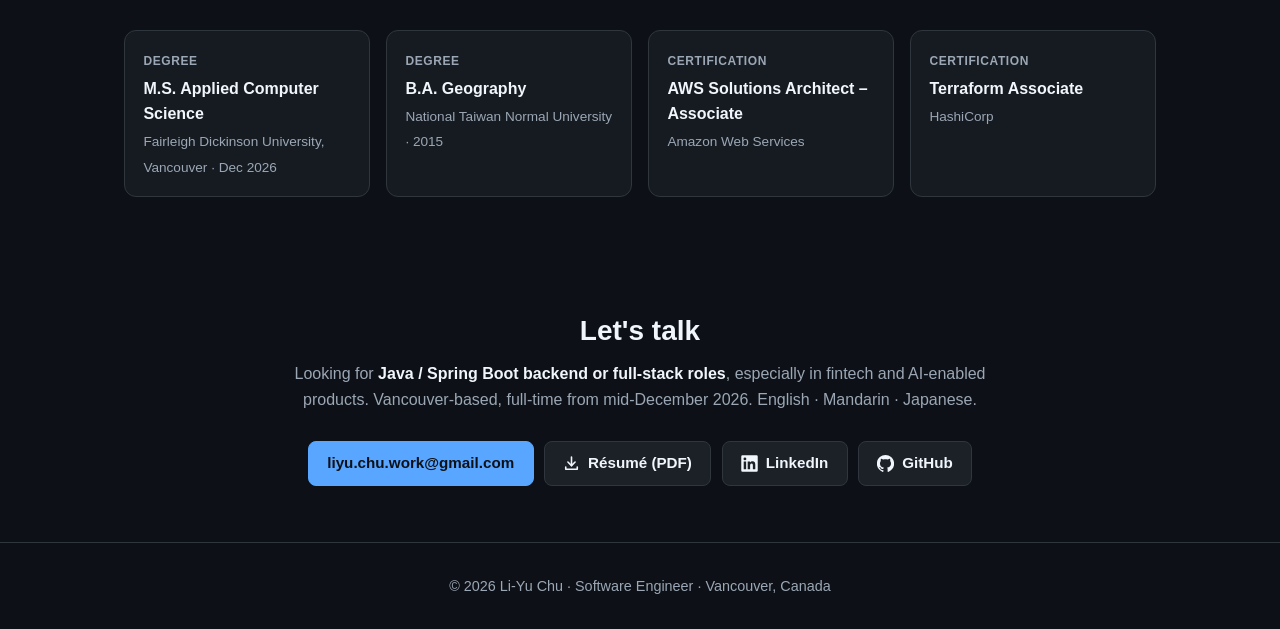
==== commit b5d43c8e: "Feature Fraud Decision Service as the lead project The project is now a runnable MVP, so replace the" ====
--- a/website/index.html
+++ b/website/index.html
@@ -5,7 +5,7 @@
   <meta name="viewport" content="width=device-width,initial-scale=1" />
   <title>Li-Yu Chu | Java / Spring Boot Backend Engineer in Vancouver</title>
   <meta name="description" content="Backend engineer in Vancouver with three years building internet banking software in Java and Spring Boot. Applies the same controls to AI tools and distributed systems. Available mid-December 2026." />
-  <meta name="keywords" content="Li-Yu Chu, Liyu, Software Engineer, Backend Engineer, Java Developer, Fintech, Java, Spring Boot, AI tools, LLM, Claude, Go, Python, TypeScript, PostgreSQL, Raft, MCP, AWS, Terraform" />
+  <meta name="keywords" content="Li-Yu Chu, Liyu, Software Engineer, Backend Engineer, Java Developer, Fintech, Java, Spring Boot, AI tools, LLM, Claude, Go, Python, TypeScript, PostgreSQL, Raft, MCP, AWS, Terraform, Fraud detection, Machine learning, LightGBM" />
   <meta name="author" content="Li-Yu Chu" />
   <link rel="canonical" href="https://luichu.dev/" />
   <link rel="alternate" hreflang="en" href="https://luichu.dev/" />
@@ -39,7 +39,7 @@
     "https://github.com/ChuLiYu",
     "https://linkedin.com/in/chuliyu"
   ],
-  "knowsAbout": ["Java", "Spring Boot", "Hibernate", "SQL", "Banking applications", "Large language model tools", "Claude", "Go", "Python", "TypeScript", "PostgreSQL", "Distributed systems", "Model Context Protocol", "AWS", "Terraform"]
+  "knowsAbout": ["Java", "Spring Boot", "Hibernate", "SQL", "Banking applications", "Large language model tools", "Claude", "Go", "Python", "TypeScript", "PostgreSQL", "Distributed systems", "Model Context Protocol", "AWS", "Terraform", "Fraud detection", "Machine learning in production", "LightGBM"]
 }
   </script>
 </head>
@@ -91,6 +91,7 @@
                 <button type="button" aria-pressed="true" data-scenario-button="0">Bank payment</button>
                 <button type="button" aria-pressed="false" data-scenario-button="1">AI edit</button>
                 <button type="button" aria-pressed="false" data-scenario-button="2">Server crash</button>
+                <button type="button" aria-pressed="false" data-scenario-button="3">Fraud check</button>
               </div>
             </div>
             <div class="recovery-content" data-recovery-content>
@@ -131,6 +132,15 @@
               <p class="recovery-outcome"><b>Why it matters:</b> One server going down does not lose work that was already finished.</p>
               <p class="recovery-source"><a href="https://github.com/ChuLiYu/raft-recovery">Raft-Recovery</a></p>
             </template>
+            <template data-recovery-scenario="3">
+              <div class="recovery-lines">
+                <div class="recovery-line"><span>score $950.00 card payment</span><span class="recovery-state">SCORING</span></div>
+                <div class="recovery-line is-amber"><span>fraud model timed out</span><span class="recovery-state">TIMEOUT</span></div>
+                <div class="recovery-line is-green"><span>✓ sent to review, not approved</span><span class="recovery-state">REVIEW</span></div>
+              </div>
+              <p class="recovery-outcome"><b>Why it matters:</b> A model outage never lets an unchecked payment through.</p>
+              <p class="recovery-source"><a href="https://github.com/ChuLiYu/fraud-decision-service">Fraud Decision Service</a></p>
+            </template>
           </article>
         </div>
         <div class="facts">
@@ -140,6 +150,7 @@
           <div class="fact"><div class="fact-icons"><span class="ico i-aws"></span><span class="ico i-terraform"></span></div><span class="fact-value">AWS SAA · Terraform</span><span class="fact-label">Certified</span></div>
         </div>
         <div class="controls-strip" aria-label="System controls">
+          <span>Model failure → review, never approve</span>
           <span>Idempotent retries</span>
           <span>Checkpoint in the same transaction</span>
           <span>AI read-only by default</span>
@@ -194,6 +205,52 @@
         <h2 class="section-title">Selected projects</h2>
         <p class="section-intro">Each card shows the design, what is verified, and what is not done yet.</p>
         <div class="projects-grid">
+
+          <article class="card project-card wide featured">
+            <div>
+              <div class="project-top">
+                <h3 class="project-title"><a href="https://github.com/ChuLiYu/fraud-decision-service">Fraud Decision Service</a></h3>
+                <span class="status status-release">Runnable MVP</span>
+              </div>
+              <p class="project-tagline">Takes a LightGBM fraud model all the way to a decision API: every transaction gets an approve, review or decline answer traceable to a model and policy version.</p>
+            </div>
+            <div class="flow" role="list" aria-label="Architecture">
+              <div class="node" role="listitem">Transaction<small>validated, idempotency key</small></div><span class="arrow" aria-hidden="true"></span>
+              <div class="node key" role="listitem">LightGBM score<small>same features as training</small></div><span class="arrow" aria-hidden="true"></span>
+              <div class="node" role="listitem">Versioned policy<small>thresholds fitted on validation</small></div><span class="arrow" aria-hidden="true"></span>
+              <div class="node" role="listitem">Decision log<small>model, policy, latency</small></div>
+            </div>
+            <div class="project-result">
+              <figure class="project-figure">
+                <a href="https://github.com/ChuLiYu/fraud-decision-service/blob/main/ml/reports/decision/decision.md"><img src="assets/images/projects/fraud-decision-cost.webp" alt="Bar chart: cost per 1,000 test transactions by review capacity. Deciding with LightGBM probability times amount is cheapest at every capacity, $2,083 at 2% against $5,301 for approving everything." width="1200" height="660" loading="lazy"></a>
+                <figcaption>Cost per 1,000 held-out transactions under assumed fraud and review costs</figcaption>
+              </figure>
+              <div class="metrics">
+                <div class="metric"><span class="metric-value">−61%</span><span class="metric-label">loss and review cost vs approving everything, at 2% review capacity</span></div>
+                <div class="metric"><span class="metric-value">0.58</span><span class="metric-label">test PR-AUC for LightGBM, vs 0.36 logistic regression and 0.43 MLP</span></div>
+                <div class="metric"><span class="metric-value">88,581</span><span class="metric-label">held-out transactions, split by time, never seen in tuning</span></div>
+              </div>
+            </div>
+            <ul class="guards" aria-label="Guarantees">
+              <li>Model error or timeout → review, never approve</li>
+              <li>Replayed request → one stored decision</li>
+              <li>Every decision names its model and policy version</li>
+              <li>Negative results published</li>
+            </ul>
+            <p class="proof"><span><b>✓ Verified:</b> CI runs tests, builds the Docker image and runs the demo; savings hold under a 95% bootstrap interval (<a href="https://github.com/ChuLiYu/fraud-decision-service/blob/main/ml/reports/decision/decision.md">report</a>)</span><span class="limit">Costs are assumptions on public IEEE-CIS data; Java and Kafka phases planned</span></p>
+            <div class="project-foot">
+              <div class="techs">
+                <span class="tech"><span class="ico i-python"></span>Python</span>
+                <span class="tech"><span class="ico i-fastapi"></span>FastAPI</span>
+                <span class="tech">LightGBM</span>
+                <span class="tech">scikit-learn</span>
+                <span class="tech"><span class="ico i-pandas"></span>pandas</span>
+                <span class="tech"><span class="ico i-docker"></span>Docker</span>
+                <span class="tech"><span class="ico i-githubactions"></span>GitHub Actions</span>
+              </div>
+              <a class="project-link" href="https://github.com/ChuLiYu/fraud-decision-service">Source, reports and model card →</a>
+            </div>
+          </article>
 
           <article class="card project-card wide">
             <div>
@@ -352,27 +409,6 @@
             </div>
           </article>
 
-          <article class="card project-card building">
-            <div>
-              <div class="project-top">
-                <h3 class="project-title"><a href="https://github.com/ChuLiYu/fraud-decision-service">Fraud Decision Service</a></h3>
-                <span class="status status-plan">Planning · no code yet</span>
-              </div>
-              <p class="project-tagline">Taking an ML fraud model to production with auditable approve / review / decline decisions.</p>
-            </div>
-            <div class="flow" role="list" aria-label="Planned architecture">
-              <div class="node planned" role="listitem">Decision API<small>Spring Boot</small></div><span class="arrow" aria-hidden="true"></span>
-              <div class="node planned" role="listitem">Model scoring<small>Python, MLflow</small></div><span class="arrow" aria-hidden="true"></span>
-              <div class="node planned" role="listitem">Outbox → Kafka<small>decision log</small></div>
-            </div>
-            <div class="project-foot">
-              <div class="techs">
-                <span class="tech"><span class="ico i-java"></span>Java</span>
-                <span class="tech"><span class="ico i-springboot"></span>Spring Boot</span>
-                <span class="tech"><span class="ico i-postgresql"></span>PostgreSQL</span>
-              </div>
-            </div>
-          </article>
         </div>
       </div>
     </section>
@@ -416,6 +452,8 @@
               <span class="tech"><span class="ico i-go"></span>Go</span>
               <span class="tech"><span class="ico i-python"></span>Python</span>
               <span class="tech"><span class="ico i-fastapi"></span>FastAPI</span>
+              <span class="tech">LightGBM</span>
+              <span class="tech">scikit-learn</span>
               <span class="tech"><span class="ico i-postgresql"></span>PostgreSQL</span>
               <span class="tech"><span class="ico i-redis"></span>Redis</span>
               <span class="tech"><span class="ico i-airflow"></span>Airflow</span>
--- a/website/assets/css/site.css
+++ b/website/assets/css/site.css
@@ -233,6 +233,19 @@
 .project-link:hover { text-decoration: underline; }
 .building { border-style: dashed; }
 
+/* Featured project: result figure + headline metrics */
+.project-card.featured { border-color: rgba(63, 185, 80, .45); }
+.project-result { display: grid; grid-template-columns: 3fr 2fr; gap: 1.25rem; align-items: center; }
+.project-figure img { display: block; width: 100%; height: auto; border-radius: 8px; border: 1px solid var(--border); }
+.project-figure figcaption { font-size: .78rem; color: var(--text-3); margin-top: .4rem; }
+.metrics { display: flex; flex-direction: column; gap: .9rem; }
+.metric { display: flex; flex-direction: column; border-left: 3px solid var(--green); padding-left: .8rem; }
+.metric-value { font-size: 1.7rem; font-weight: 700; color: var(--text); line-height: 1.15; }
+.metric-label { font-size: .85rem; color: var(--text-2); }
+@media (max-width: 760px) {
+  .project-result { grid-template-columns: 1fr; }
+}
+
 /* Stack */
 .stack-grid { display: grid; grid-template-columns: repeat(2, 1fr); gap: 1.25rem; }
 .stack-group h3 { font-size: .95rem; color: var(--blue); margin-bottom: .85rem; }
